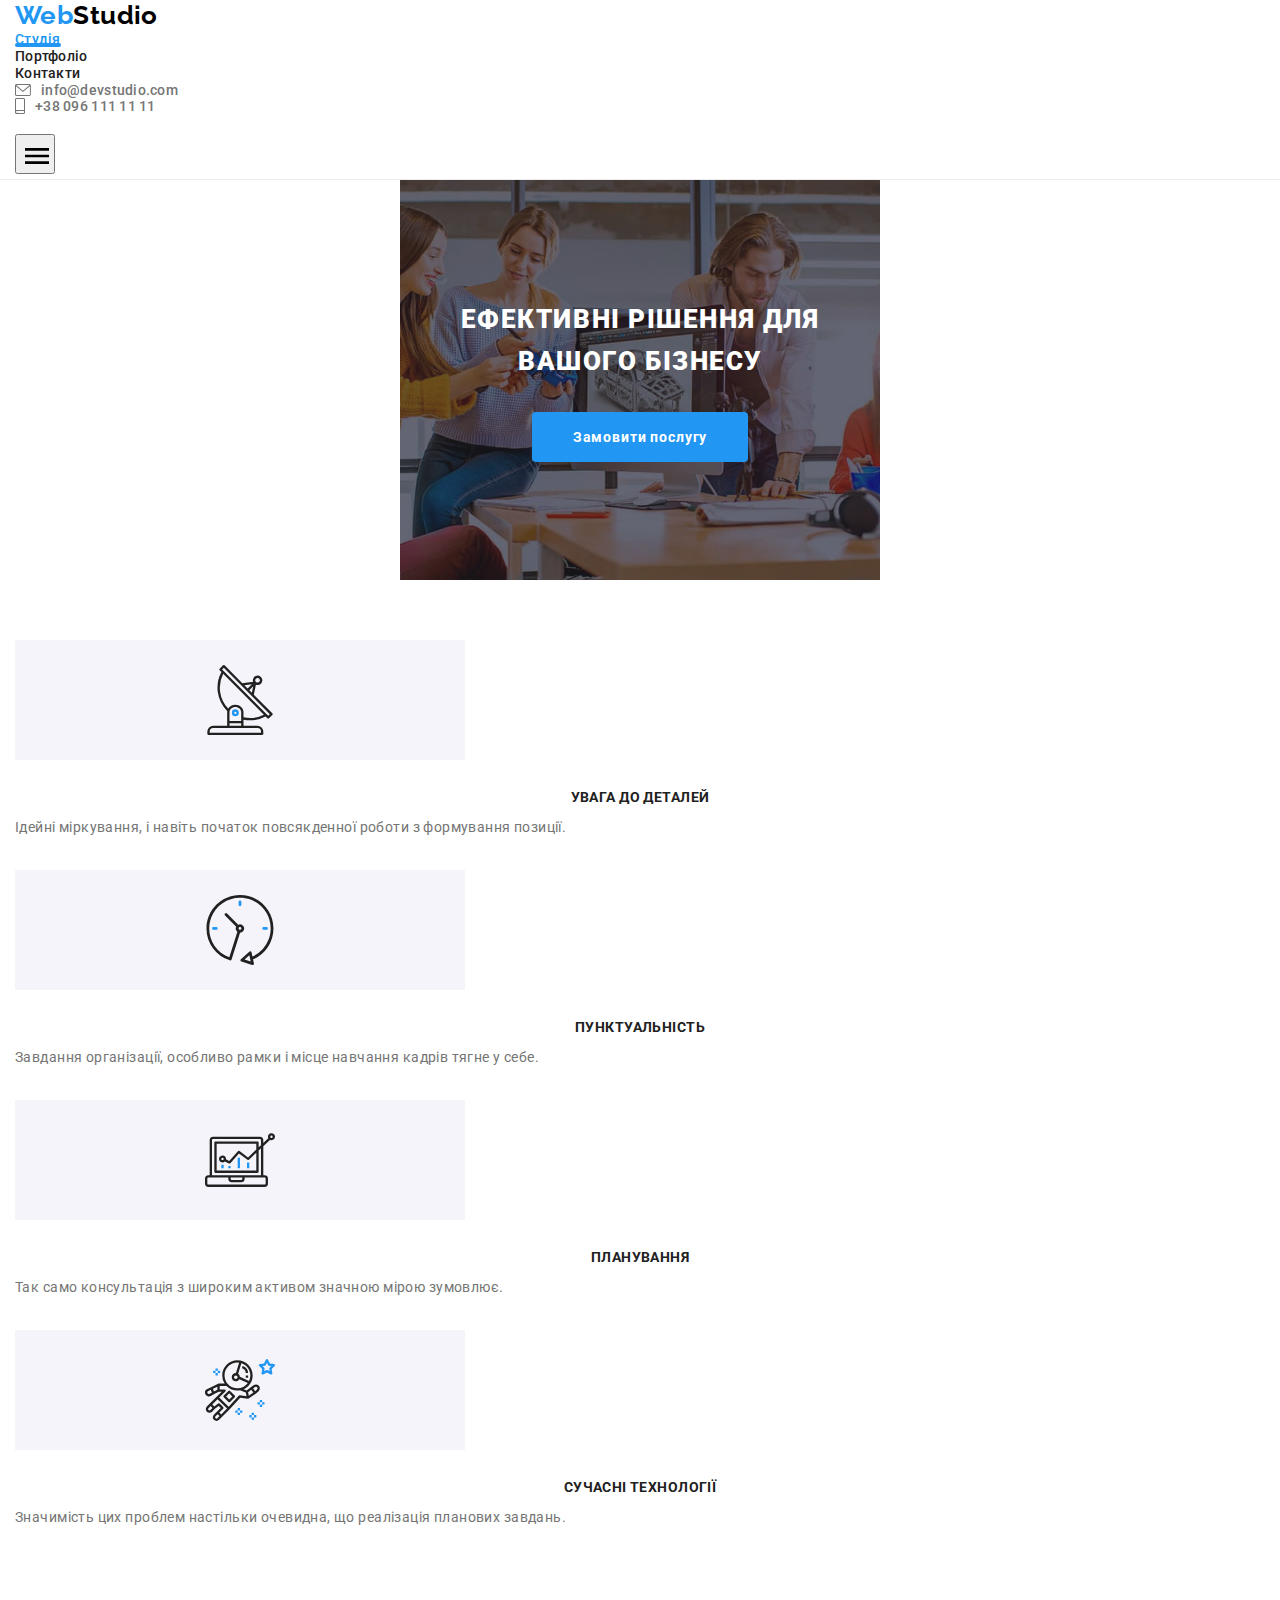
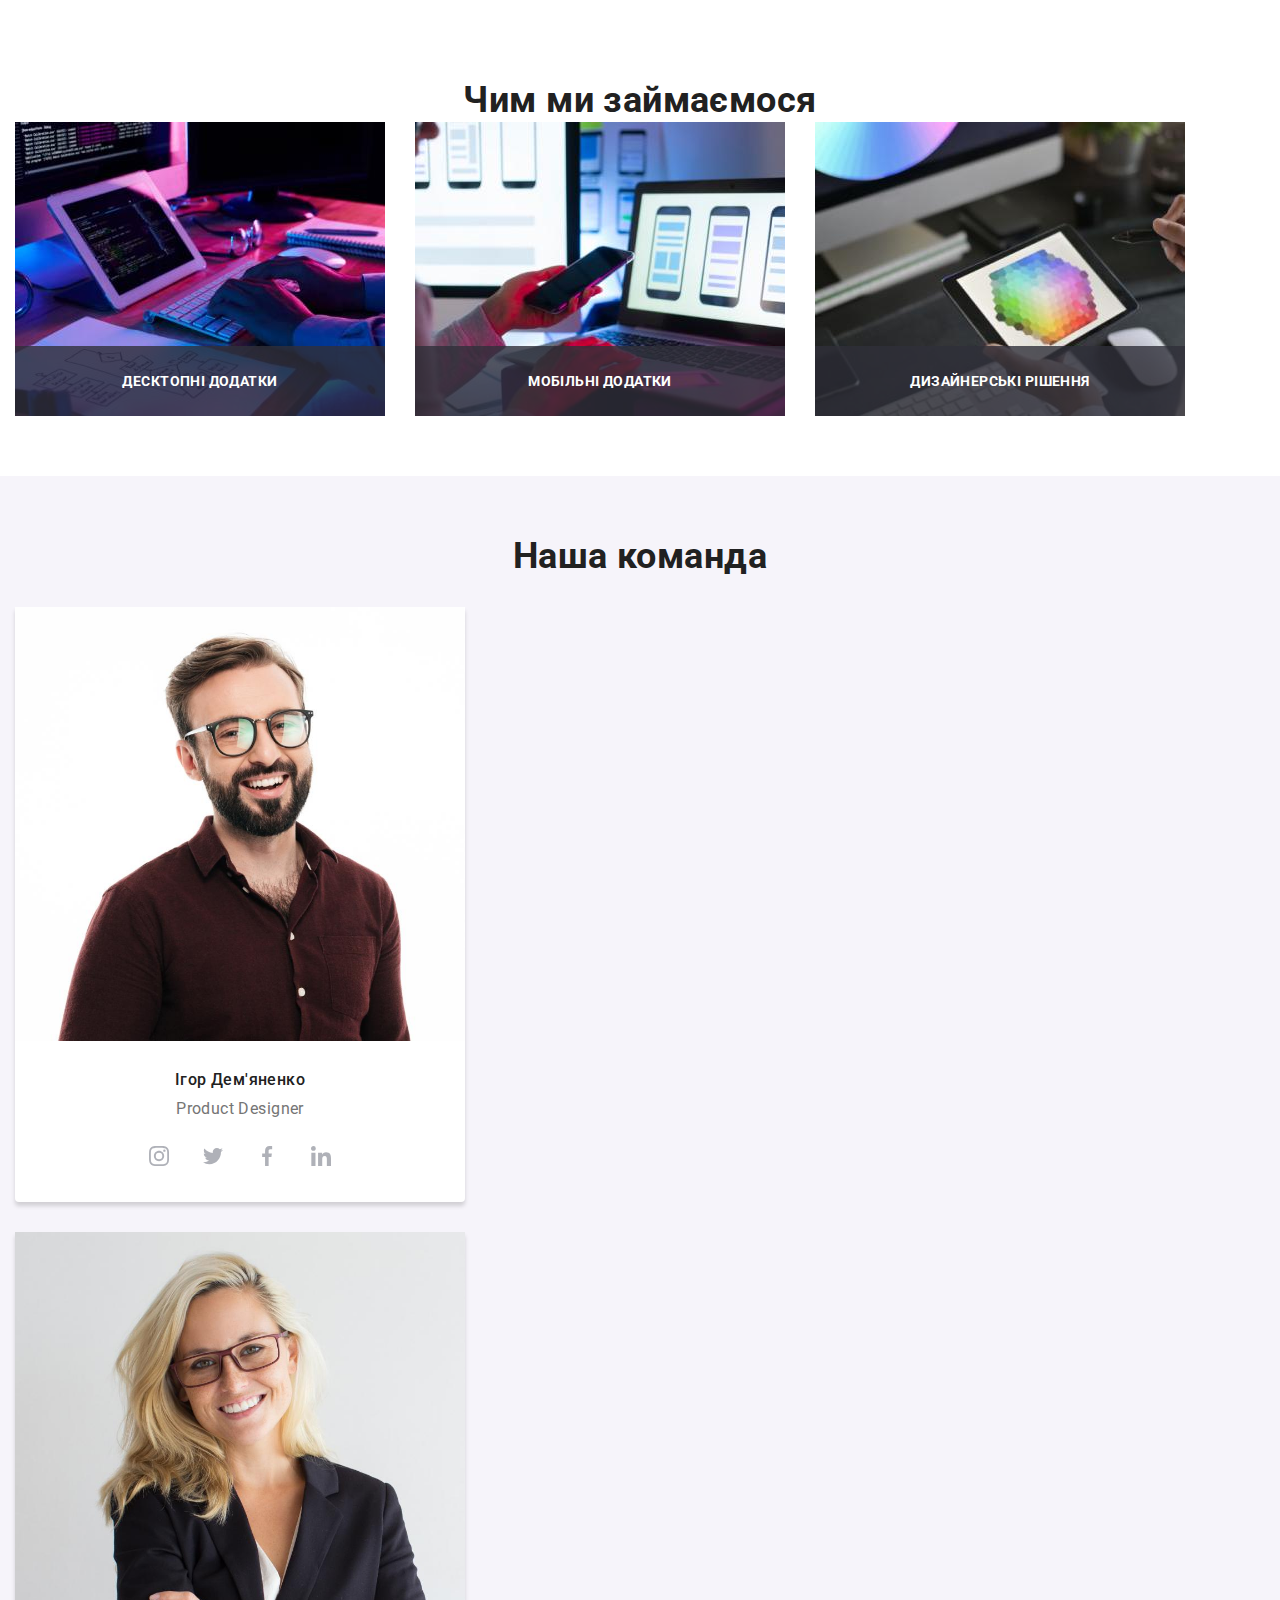
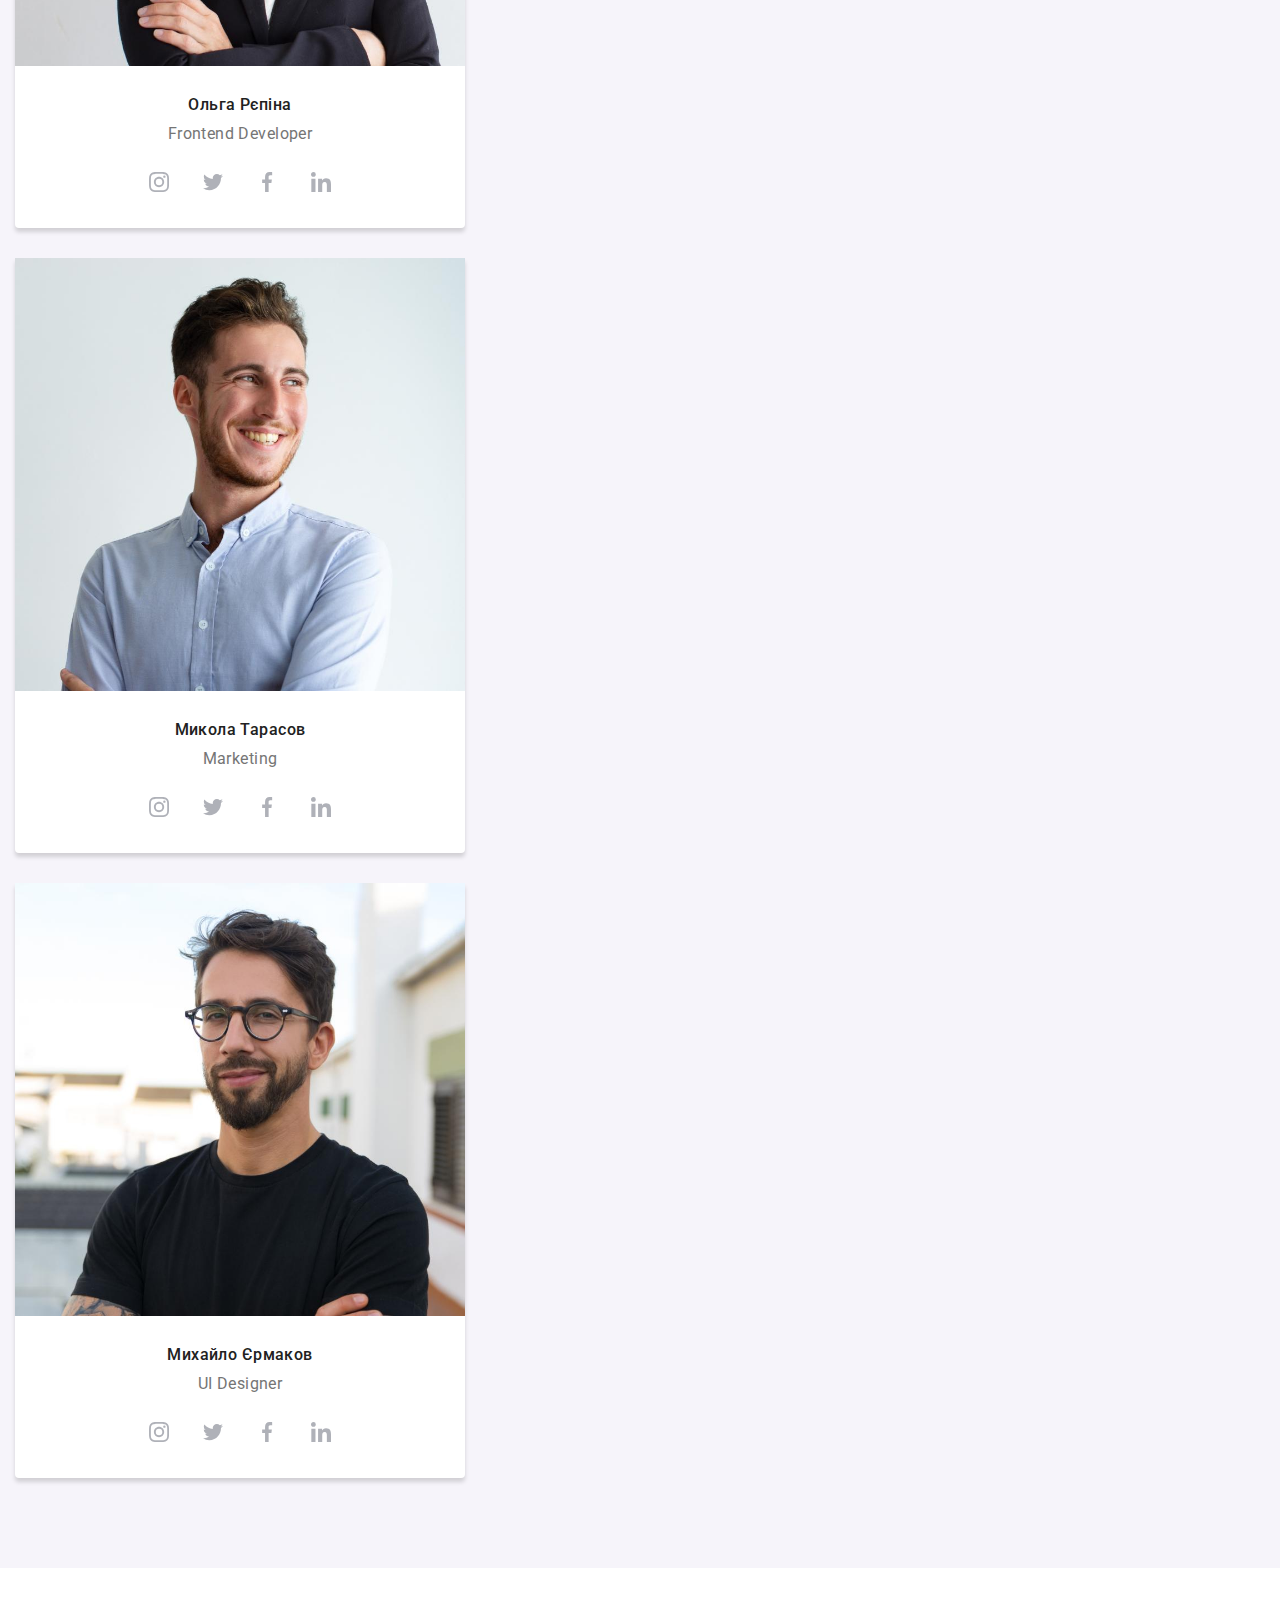
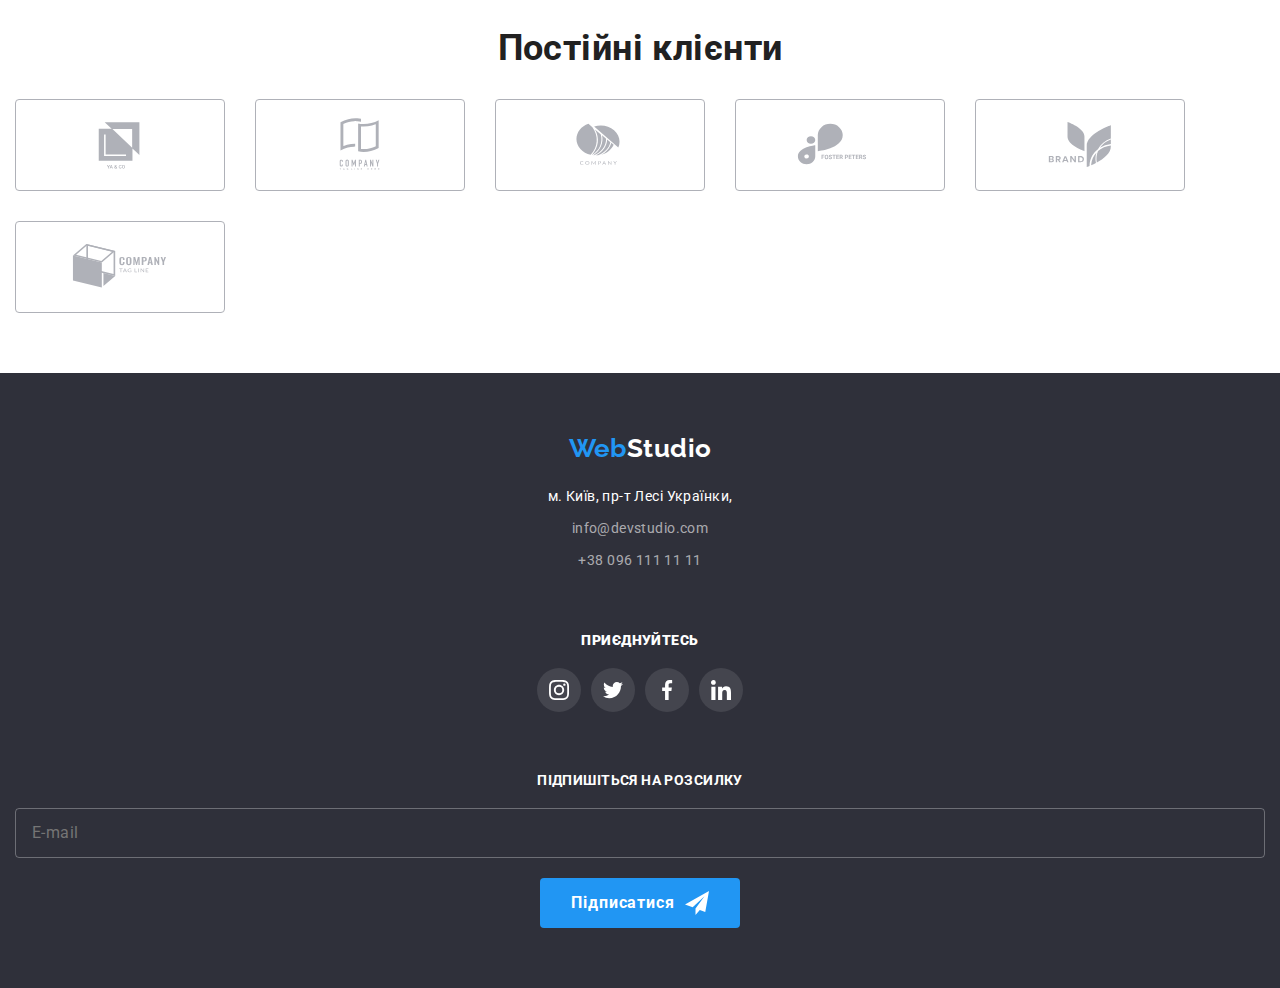
==== index.html @ 166bc626 "ДЗ 8 0.1" ====
<!DOCTYPE html>
<html lang="uk">
  <head>
    <meta charset="UTF-8" />
    <meta http-equiv="X-UA-Compatible" content="IE=edge" />
    <meta name="viewport" content="width=device-width, initial-scale=1.0" />
    <title>Home Work</title>
    <link
      rel="stylesheet"
      href="https://fonts.googleapis.com/css2?family=Raleway:wght@700&family=Roboto:wght@400;500;700;900&display=swap"
    />
    <link
      rel="stylesheet"
      href="https://cdnjs.cloudflare.com/ajax/libs/modern-normalize/1.1.0/modern-normalize.min.css"
    />
    <link rel="stylesheet" href="./css/main.min.css" />
  </head>
  <body>
    <!-- Шапка -->

    <header class="page-header">
      <div class="container flex-header">
        <nav class="navigation">
          <a href="./index.html" class="logo link"><span class="logo__part">Web</span>Studio</a>

          <ul class="site-nav list">
            <li class="site-nav__item">
              <a class="site-nav__link site-nav__link--ative link" href="./index.html">Студія</a>
            </li>
            <li class="site-nav__item">
              <a class="site-nav__link link" href="./portfolio.html">Портфоліо</a>
            </li>
            <li class="site-nav__item"><a class="site-nav__link link" href="">Контакти</a></li>
          </ul>
        </nav>

        <ul class="auth-nav list">
          <li class="auth-nav__item">
            <a href="mailto:info@devstudio.com" class="auth-nav__link link">
              <svg width="16" height="12" class="auth-nav__icon">
                <use href="./images/sprites.svg#icon-envelope"></use>
              </svg>
              info@devstudio.com</a
            >
          </li>
          <li class="auth-nav__item">
            <a href="tel:+380961111111" class="auth-nav__link link"
              ><svg width="10" height="16" class="auth-nav__icon">
                <use href="./images/sprites.svg#icon-smartphone"></use>
              </svg>
              +38 096 111 11 11</a
            >
          </li>
        </ul>
        <button class="burger-btn" type="button">
          <svg class="burger-btn__icon">
            <use href="./images/sprites.svg#icon-burger"></use>
          </svg>
        </button>
      </div>
    </header>

    <!-- Основной Контент -->
    <main>
      <!-- Герой -->
      <section class="hero section">
        <h1 class="hero-title">
          Ефективні рішення для<br />
          вашого бізнесу
        </h1>
        <button data-modal-open type="button" class="hero-button">Замовити послугу</button>
      </section>

      <!-- Преимущества -->
      <section class="feauters section">
        <div class="container">
          <h2 class="feauters-main-title section-title">Особливості</h2>
          <ul class="feauters__list list">
            <li class="feauters__item">
              <div class="feauters__thumb">
                <svg class="feauters__icon" width="70px" height="70px">
                  <use href="./images/sprites.svg#icon-antenna"></use>
                </svg>
              </div>
              <h3 class="feauters__title">УВАГА ДО ДЕТАЛЕЙ</h3>
              <p class="feauters__text">
                Ідейні міркування, і навіть початок повсякденної роботи з формування позиції.
              </p>
            </li>
            <li class="feauters__item">
              <div class="feauters__thumb">
                <svg class="feauters__icon" width="70px" height="70px">
                  <use href="./images/sprites.svg#icon-clock"></use>
                </svg>
              </div>
              <h3 class="feauters__title">ПУНКТУАЛЬНІСТЬ</h3>
              <p class="feauters__text">
                Завдання організації, особливо рамки і місце навчання кадрів тягне у себе.
              </p>
            </li>
            <li class="feauters__item">
              <div class="feauters__thumb">
                <svg class="feauters__icon" width="70px" height="70px">
                  <use href="./images/sprites.svg#icon-diagram"></use>
                </svg>
              </div>
              <h3 class="feauters__title">ПЛАНУВАННЯ</h3>
              <p class="feauters__text">
                Так само консультація з широким активом значною мірою зумовлює.
              </p>
            </li>
            <li class="feauters__item">
              <div class="feauters__thumb">
                <svg class="feauters__icon" width="70px" height="70px">
                  <use href="./images/sprites.svg#icon-astronaut"></use>
                </svg>
              </div>
              <h3 class="feauters__title">СУЧАСНІ ТЕХНОЛОГІЇ</h3>
              <p class="feauters__text">
                Значимість цих проблем настільки очевидна, що реалізація планових завдань.
              </p>
            </li>
          </ul>
        </div>
      </section>

      <!-- Чем Мы Занимаемся -->

      <section class="doing section">
        <div class="container">
          <h2 class="doing__title section-title">Чим ми займаємося</h2>
          <ul class="doing__list list">
            <li class="doin__item">
              <div class="doing__thumb">
                <img
                  class="doing__pic"
                  src="./images/Desktop-applications.jpg"
                  alt="Десктопні додатки"
                  width="370"
                  height="294"
                />
                <p class="doing__text">Десктопні додатки</p>
              </div>
            </li>

            <li class="doin__item">
              <div class="doing__thumb">
                <img
                  class="doing__pic"
                  src="./images/mobile-applications.jpg"
                  alt="мобільні додатки"
                  width="370"
                  height="294"
                />
                <p class="doing__text">Мобільні додатки</p>
              </div>
            </li>

            <li class="doin__item">
              <div class="doing__thumb">
                <img
                  class="doing__pic"
                  src="./images/design-solutions.jpg"
                  alt="дизайнерські рішення"
                  width="370"
                  height="294"
                />
                <p class="doing__text">Дизайнерські рішення</p>
              </div>
            </li>
          </ul>
        </div>
      </section>

      <!-- Наша Команда -->

      <section class="team section">
        <div class="container">
          <h2 class="team__title section-title">Наша команда</h2>
          <ul class="team__list list">
            <li class="team__item">
              <img
                class="team__pic"
                src="./images/Igor-photo.jpg"
                alt="Фото Ігоря Дем'яненко"
                width="270"
                height="260"
              />
              <h3 class="team__name">Ігор Дем'яненко</h3>
              <p class="team__text">Product Designer</p>
              <ul class="socials-list list">
                <li>
                  <a href="" class="socials-list__item"
                    ><svg class="socials-list__icon" width="20px" height="20px">
                      <use href="./images/sprites.svg#icon-instagram-team"></use></svg
                  ></a>
                </li>
                <li>
                  <a href="" class="socials-list__item"
                    ><svg class="socials-list__icon" width="20px" height="20px">
                      <use href="./images/sprites.svg#icon-twitter-team"></use></svg
                  ></a>
                </li>
                <li>
                  <a href="" class="socials-list__item"
                    ><svg class="socials-list__icon" width="20px" height="20px">
                      <use href="./images/sprites.svg#icon-facebook-team"></use></svg
                  ></a>
                </li>
                <li>
                  <a href="" class="socials-list__item"
                    ><svg class="socials-list__icon" width="20px" height="20px">
                      <use href="./images/sprites.svg#icon-linkedin-team"></use></svg
                  ></a>
                </li>
              </ul>
            </li>
            <li class="team__item">
              <img
                class="team__pic"
                src="./images/Olga-photo.jpg"
                alt="Фото Ольги Рєпіної"
                width="270"
                height="260"
              />
              <h3 class="team__name">Ольга Рєпіна</h3>
              <p class="team__text">Frontend Developer</p>
              <ul class="socials-list list">
                <li>
                  <a href="" class="socials-list__item"
                    ><svg class="socials-list__icon" width="20px" height="20px">
                      <use href="./images/sprites.svg#icon-instagram-team"></use></svg
                  ></a>
                </li>
                <li>
                  <a href="" class="socials-list__item"
                    ><svg class="socials-list__icon" width="20px" height="20px">
                      <use href="./images/sprites.svg#icon-twitter-team"></use></svg
                  ></a>
                </li>
                <li>
                  <a href="" class="socials-list__item"
                    ><svg class="socials-list__icon" width="20px" height="20px">
                      <use href="./images/sprites.svg#icon-facebook-team"></use></svg
                  ></a>
                </li>
                <li>
                  <a href="" class="socials-list__item"
                    ><svg class="socials-list__icon" width="20px" height="20px">
                      <use href="./images/sprites.svg#icon-linkedin-team"></use></svg
                  ></a>
                </li>
              </ul>
            </li>
            <li class="team__item">
              <img
                class="team__pic"
                src="./images/Mikola-Photo.jpg"
                alt=" Фото Миколи Тарасова"
                width="270"
                height="260"
              />
              <h3 class="team__name">Микола Тарасов</h3>
              <p class="team__text">Marketing</p>
              <ul class="socials-list list">
                <li>
                  <a href="" class="socials-list__item"
                    ><svg class="socials-list__icon" width="20px" height="20px">
                      <use href="./images/sprites.svg#icon-instagram-team"></use></svg
                  ></a>
                </li>
                <li>
                  <a href="" class="socials-list__item"
                    ><svg class="socials-list__icon" width="20px" height="20px">
                      <use href="./images/sprites.svg#icon-twitter-team"></use></svg
                  ></a>
                </li>
                <li>
                  <a href="" class="socials-list__item"
                    ><svg class="socials-list__icon" width="20px" height="20px">
                      <use href="./images/sprites.svg#icon-facebook-team"></use></svg
                  ></a>
                </li>
                <li>
                  <a href="" class="socials-list__item"
                    ><svg class="socials-list__icon" width="20px" height="20px">
                      <use href="./images/sprites.svg#icon-linkedin-team"></use></svg
                  ></a>
                </li>
              </ul>
            </li>
            <li class="team__item">
              <img
                class="team__pic"
                src="./images/Michael-Photo.jpg"
                alt="Фото Михайла Єрмакова"
                width="270"
                height="260"
              />
              <h3 class="team__name">Михайло Єрмаков</h3>
              <p class="team__text">UI Designer</p>
              <ul class="socials-list list">
                <li>
                  <a href="" class="socials-list__item"
                    ><svg class="socials-list__icon" width="20px" height="20px">
                      <use href="./images/sprites.svg#icon-instagram-team"></use></svg
                  ></a>
                </li>
                <li>
                  <a href="" class="socials-list__item"
                    ><svg class="socials-list__icon" width="20px" height="20px">
                      <use href="./images/sprites.svg#icon-twitter-team"></use></svg
                  ></a>
                </li>
                <li>
                  <a href="" class="socials-list__item"
                    ><svg class="socials-list__icon" width="20px" height="20px">
                      <use href="./images/sprites.svg#icon-facebook-team"></use></svg
                  ></a>
                </li>
                <li>
                  <a href="" class="socials-list__item"
                    ><svg class="socials-list__icon" width="20px" height="20px">
                      <use href="./images/sprites.svg#icon-linkedin-team"></use></svg
                  ></a>
                </li>
              </ul>
            </li>
          </ul>
        </div>
      </section>

      <!-- Customers -->

      <section class="customers section">
        <div class="container">
          <h2 class="customers__title section-title">Постійні клієнти</h2>
          <ul class="customers__list list">
            <li class="customer__item">
              <a class="customer__link" href=""
                ><svg class="customer__logo">
                  <use href="./images/sprites.svg#icon-company1"></use></svg
              ></a>
            </li>
            <li class="customer__item">
              <a class="customer__link" href=""
                ><svg class="customer__logo">
                  <use href="./images/sprites.svg#icon-company2"></use></svg
              ></a>
            </li>
            <li class="customer__item">
              <a class="customer__link" href=""
                ><svg class="customer__logo">
                  <use href="./images/sprites.svg#icon-company3"></use></svg
              ></a>
            </li>
            <li class="customer__item">
              <a class="customer__link" href=""
                ><svg class="customer__logo">
                  <use href="./images/sprites.svg#icon-company4"></use></svg
              ></a>
            </li>
            <li class="customer__item">
              <a class="customer__link" href=""
                ><svg class="customer__logo">
                  <use href="./images/sprites.svg#icon-company5"></use></svg
              ></a>
            </li>
            <li class="customer__item">
              <a class="customer__link" href=""
                ><svg class="customer__logo">
                  <use href="./images/sprites.svg#icon-company6"></use></svg
              ></a>
            </li>
          </ul>
        </div>
      </section>

      <!-- Modal -->
      <div class="backdrop is-hidden" data-modal>
        <div class="modal">
          <button data-modal-close class="close-btn">
            <svg class="close-icon">
              <use href="./images/sprites.svg#icon-close"></use>
            </svg>
          </button>
          <form class="modal-form">
            <p class="modal-title">Залиште свої дані, ми вам передзвонимо</p>

            <div class="form-block">
              <label class="form-label" for="name">Ім'я</label>
              <input class="form-field" type="text" name="name" id="name" />
              <svg class="form-icon" width="18" height="18">
                <use href="./images/sprites.svg#icon-person-black"></use>
              </svg>
            </div>
            <div class="form-block">
              <label class="form-label" for="tel">Телефон</label>
              <input class="form-field" type="tel" name="tel" id="tel" />
              <svg class="form-icon" width="18" height="18">
                <use href="./images/sprites.svg#icon-phone-black"></use>
              </svg>
            </div>
            <div class="form-block">
              <label class="form-label" for="email">Пошта</label>
              <input class="form-field" type="email" name="email" id="email" />
              <svg class="form-icon" width="18" height="18">
                <use href="./images/sprites.svg#icon-email-black"></use>
              </svg>
            </div>
            <div class="form-block">
              <label class="form-label" for="comment">Коментар</label>
              <textarea
                class="form-field comment-field"
                name="comment"
                id="comment"
                rows="8"
                placeholder="Введіть текст"
              ></textarea>
            </div>
            <div class="policy-block">
              <label class="policy-lable"
                >Погоджуюся з розсилкою та приймаю
                <a class="policy-link" href="">Умови договору</a>
                <input class="modal-check" type="checkbox" name="policy" />
                <span class="policy-icon"></span>
              </label>
            </div>
            <button type="submit" class="modal-btn form-btn">Відправити</button>
          </form>
        </div>
      </div>
    </main>

    <!-- Футер -->

    <footer class="page-footer">
      <div class="container footer-flex">
        <div>
          <a href="./index.html" class="page-footer__logo logo link"
            ><span class="logo__part">Web</span>Studio</a
          >

          <address>
            <ul class="contacts list">
              <li class="contacts__item">
                <a
                  class="contacts__location contacts__link link"
                  href="https://goo.gl/maps/4QP9c4VPSEmSHN256"
                  >м. Київ, пр-т Лесі Українки,</a
                >
              </li>
              <li class="contacts__item">
                <a class="contacts__link link" href="mailto:info@devstudio.com"
                  >info@devstudio.com</a
                >
              </li>
              <li class="contacts__item">
                <a class="contacts__link link" href="tel:+380961111111">+38 096 111 11 11</a>
              </li>
            </ul>
          </address>
        </div>
        <div>
          <p class="join">
            <strong>Приєднуйтесь</strong>
          </p>
          <ul class="socials list">
            <li>
              <a href="" class="socials-link"
                ><svg class="socials-logo">
                  <use href="./images/sprites.svg#icon-instagram-foot"></use></svg
              ></a>
            </li>

            <li>
              <a href="" class="socials-link"
                ><svg class="socials-logo">
                  <use href="./images/sprites.svg#icon-twitter-foot"></use></svg
              ></a>
            </li>

            <li>
              <a href="" class="socials-link"
                ><svg class="socials-logo">
                  <use href="./images/sprites.svg#icon-facebook-foot"></use></svg
              ></a>
            </li>

            <li>
              <a href="" class="socials-link"
                ><svg class="socials-logo">
                  <use href="./images/sprites.svg#icon-linkedin-foot"></use></svg
              ></a>
            </li>
          </ul>
        </div>
        <form class="footer-form">
          <div class="footer-form-block">
            <label class="footer-form-lable" for="footer-email">Підпишіться на розсилку</label>
            <input
              class="footer-form-field"
              type="email"
              name="footer-email"
              id="footer-email"
              placeholder="E-mail"
            />
          </div>
          <button class="footer-btn form-btn" type="submit">
            Підписатися
            <svg class="footer-form-icon" width="24" height="24">
              <use href="./images/sprites.svg#icon-send"></use>
            </svg>
          </button>
        </form>
      </div>
    </footer>
    <script src="./js/modal.js"></script>
  </body>
</html>
---- css/main.min.css ----
.footer-btn,.modal-btn{display:-webkit-box;display:-ms-flexbox;display:flex;-webkit-box-align:center;-ms-flex-align:center;align-items:center;-webkit-box-pack:center;-ms-flex-pack:center;justify-content:center;width:200px;height:50px;margin-left:auto;margin-right:auto;cursor:pointer;font-weight:700;font-size:16px;line-height:1.875;letter-spacing:.06em;color:#fff;background-color:#2196f3;border-radius:4px;border:none;-webkit-transition:background-color 250ms cubic-bezier(0.4, 0, 0.2, 1),-webkit-box-shadow 250ms cubic-bezier(0.4, 0, 0.2, 1);transition:background-color 250ms cubic-bezier(0.4, 0, 0.2, 1),-webkit-box-shadow 250ms cubic-bezier(0.4, 0, 0.2, 1);transition:background-color 250ms cubic-bezier(0.4, 0, 0.2, 1),box-shadow 250ms cubic-bezier(0.4, 0, 0.2, 1);transition:background-color 250ms cubic-bezier(0.4, 0, 0.2, 1),box-shadow 250ms cubic-bezier(0.4, 0, 0.2, 1),-webkit-box-shadow 250ms cubic-bezier(0.4, 0, 0.2, 1)}.footer-btn:hover,.modal-btn:hover,.footer-btn:focus,.modal-btn:focus{background-color:#188ce8;-webkit-box-shadow:0px 4px 4px rgba(0,0,0,.15);box-shadow:0px 4px 4px rgba(0,0,0,.15)}.feauters-main-title{position:absolute;width:1px;height:1px;margin:-1px;border:0;padding:0;white-space:nowrap;-webkit-clip-path:inset(100%);clip-path:inset(100%);clip:rect(0 0 0 0);overflow:hidden}h1,h2,h3,p{margin:0}img{display:block;max-width:100%;height:auto}.list{padding:0;margin:0;list-style:none}.link{text-decoration:none}body{font-family:roboto,sans-serif;letter-spacing:.03em;color:#757575;background-color:#fff;font-size:14px}.container{min-width:480px;padding-left:15px;padding-right:15px;margin:0 auto}.section{min-width:480px;padding-top:60px;padding-bottom:60px}.section-title{color:#212121}.logo{font-family:raleway,sans-serif;font-weight:700;font-size:26px;line-height:1.2;color:#000}.page-footer__logo{display:block;margin-bottom:20px;color:#fff}.logo__part{color:#2196f3}.page-header{border-bottom:1px solid #ececec}.burger-btn{padding:0;width:40px;height:40px}.burger-btn__icon{width:40px;height:40px;fill:#000}.site-nav__link{font-weight:500;line-height:1.14;letter-spacing:.02em;position:relative;color:#212121;-webkit-transition:color 250ms cubic-bezier(0.4, 0, 0.2, 1);transition:color 250ms cubic-bezier(0.4, 0, 0.2, 1)}.site-nav__link:focus,.site-nav__link:hover{color:#2196f3}.site-nav__link--ative{color:#2196f3}.site-nav__link::after{position:absolute;content:"";display:block;width:100%;height:4px;bottom:0;background-color:#2196f3;border-radius:2px;opacity:0;-webkit-transform:translateY(-15px) scale(0.3);transform:translateY(-15px) scale(0.3);-webkit-transition:opacity 250ms cubic-bezier(0.4, 0, 0.2, 1),-webkit-transform 250ms cubic-bezier(0.4, 0, 0.2, 1);transition:opacity 250ms cubic-bezier(0.4, 0, 0.2, 1),-webkit-transform 250ms cubic-bezier(0.4, 0, 0.2, 1);transition:opacity 250ms cubic-bezier(0.4, 0, 0.2, 1),transform 250ms cubic-bezier(0.4, 0, 0.2, 1);transition:opacity 250ms cubic-bezier(0.4, 0, 0.2, 1),transform 250ms cubic-bezier(0.4, 0, 0.2, 1),-webkit-transform 250ms cubic-bezier(0.4, 0, 0.2, 1)}.site-nav__link:hover::after{opacity:1;-webkit-transform:translateY(0) scale(1);transform:translateY(0) scale(1)}.site-nav__link--ative.site-nav__link::after{opacity:1;-webkit-transform:translateY(0);transform:translateY(0)}.auth-nav__link{display:-webkit-box;display:-ms-flexbox;display:flex;-webkit-box-align:center;-ms-flex-align:center;align-items:center;color:#757575;font-weight:500;letter-spacing:.02em;-webkit-transition:color 250ms cubic-bezier(0.4, 0, 0.2, 1);transition:color 250ms cubic-bezier(0.4, 0, 0.2, 1)}.auth-nav__link:focus,.auth-nav__link:hover{color:#2196f3}.auth-nav__icon{margin-right:10px;fill:currentColor}.auth-nav:nth-child(2n){margin-bottom:20px}.hero{width:480px;padding-top:118px;padding-bottom:118px;margin-left:auto;margin-right:auto;background-color:#2f303a;text-align:center;background-image:-webkit-gradient(linear, left top, left bottom, from(rgba(47, 48, 58, 0.4)), to(rgba(47, 48, 58, 0.4))),url(../images/hero-bgi.jpg);background-image:linear-gradient(rgba(47, 48, 58, 0.4), rgba(47, 48, 58, 0.4)),url(../images/hero-bgi.jpg);background-repeat:no-repeat;background-position:center;background-size:cover}.hero-title{margin-bottom:30px;color:#fff;font-weight:900;font-size:26px;line-height:1.6153846154;letter-spacing:.06em;text-transform:uppercase}.hero-button{min-width:216px;min-height:50px;padding:10px 32px;border:0;border-radius:4px;color:#fff;background-color:#2196f3;font-family:inherit;cursor:pointer;letter-spacing:.06em;font-weight:700;-webkit-transition:background-color 250ms cubic-bezier(0.4, 0, 0.2, 1);transition:background-color 250ms cubic-bezier(0.4, 0, 0.2, 1)}.hero-button:hover,.hero-button:focus{background-color:#188ce8}.feauters__thumb{width:450px;margin-bottom:30px;padding-top:25px;padding-bottom:25px;display:-webkit-box;display:-ms-flexbox;display:flex;-webkit-box-align:center;-ms-flex-align:center;align-items:center;-webkit-box-pack:center;-ms-flex-pack:center;justify-content:center;background-color:#f5f4fa}.feauters__title{margin-bottom:10px;text-align:center;font-size:14px;line-height:1.14;text-transform:uppercase;color:#212121}.feauters__text{margin-bottom:30px;font-size:14px;line-height:1.71}@media screen and (max-width: 768px){.doing{display:none}}.doing__list{display:-webkit-box;display:-ms-flexbox;display:flex;gap:30px}.doing__item{-ms-flex-preferred-size:calc((100% - 60px)/3);flex-basis:calc((100% - 60px)/3)}.section-title{font-size:36px;line-height:1.16;text-align:center}.doing__thumb{position:relative}.doing__text{position:absolute;width:100%;height:70px;bottom:0;display:-webkit-box;display:-ms-flexbox;display:flex;-webkit-box-pack:center;-ms-flex-pack:center;justify-content:center;-webkit-box-align:center;-ms-flex-align:center;align-items:center;font-weight:700;font-size:14px;line-height:16px;text-align:center;letter-spacing:.03em;text-transform:uppercase;color:#fff;background:rgba(47,48,58,.8)}.team{background-color:#f6f4fa}.team__title{margin-bottom:30px}.team__item{width:450px;margin-bottom:30px;border-bottom-left-radius:4px;border-bottom-right-radius:4px;background-color:#fff;-webkit-box-shadow:0px 4px 4px rgba(0,0,0,.15);box-shadow:0px 4px 4px rgba(0,0,0,.15)}.team__pic{margin-bottom:30px;width:100%}.team__name{margin-bottom:10px;font-weight:500;font-size:16px;line-height:1.18;color:#212121;text-align:center}.team__text{margin-bottom:16px;font-size:16px;line-height:1.18;text-align:center}.socials-list{display:-webkit-box;display:-ms-flexbox;display:flex;gap:10px;text-align:center;-webkit-box-pack:center;-ms-flex-pack:center;justify-content:center}.socials-list__item{display:-webkit-box;display:-ms-flexbox;display:flex;-webkit-box-align:center;-ms-flex-align:center;align-items:center;-webkit-box-pack:center;-ms-flex-pack:center;justify-content:center;width:44px;height:44px;margin-bottom:24px;fill:#afb1b8;border-radius:50%;-webkit-transition:fill 250ms cubic-bezier(0.4, 0, 0.2, 1),background-color 250ms cubic-bezier(0.4, 0, 0.2, 1);transition:fill 250ms cubic-bezier(0.4, 0, 0.2, 1),background-color 250ms cubic-bezier(0.4, 0, 0.2, 1)}.socials-list__item:hover,.socials-list__item:focus{fill:#fff;background-color:#2196f3}.customers__list{display:-webkit-box;display:-ms-flexbox;display:flex;-ms-flex-wrap:wrap;flex-wrap:wrap;gap:30px}.customers__title{margin-bottom:30px}.customer__link{cursor:pointer;display:-webkit-box;display:-ms-flexbox;display:flex;-webkit-box-pack:center;-ms-flex-pack:center;justify-content:center;width:210px;height:92px;border:1px solid #afb1b8;border-radius:4px;fill:#afb1b8;-webkit-transition:fill 250ms cubic-bezier(0.4, 0, 0.2, 1),border 250ms cubic-bezier(0.4, 0, 0.2, 1);transition:fill 250ms cubic-bezier(0.4, 0, 0.2, 1),border 250ms cubic-bezier(0.4, 0, 0.2, 1)}.customer__link:hover,.customer__link:focus{border-color:#2196f3;fill:#2196f3}.customer__logo{fill:inherit;width:106px}.backdrop{position:fixed;top:0;left:0;width:100%;height:100%;background-color:rgba(0,0,0,.2);opacity:1;-webkit-transition:opacity 250ms cubic-bezier(0.4, 0, 0.2, 1);transition:opacity 250ms cubic-bezier(0.4, 0, 0.2, 1)}.backdrop.is-hidden{opacity:0;pointer-events:none}.modal{position:relative;position:absolute;top:50%;left:50%;-webkit-filter:blur(0);filter:blur(0);-webkit-transform:translate(-50%, -50%) rotate(0deg);transform:translate(-50%, -50%) rotate(0deg);-webkit-transition:-webkit-transform 500ms cubic-bezier(0.4, 0, 0.2, 1);transition:-webkit-transform 500ms cubic-bezier(0.4, 0, 0.2, 1);transition:transform 500ms cubic-bezier(0.4, 0, 0.2, 1);transition:transform 500ms cubic-bezier(0.4, 0, 0.2, 1), -webkit-transform 500ms cubic-bezier(0.4, 0, 0.2, 1);width:450px;height:609px;background-color:#fff}.backdrop.is-hidden .modal{-webkit-filter:blur(50px);filter:blur(50px);-webkit-transform:translate(-50%, -150%) rotate(-90deg);transform:translate(-50%, -150%) rotate(-90deg)}.close-btn{position:absolute;top:8px;right:8px;display:-webkit-box;display:-ms-flexbox;display:flex;-webkit-box-pack:center;-ms-flex-pack:center;justify-content:center;-webkit-box-align:center;-ms-flex-align:center;align-items:center;width:30px;height:30px;border-radius:50%;border:1px solid rgba(0,0,0,.1);background-color:#fff;-webkit-transition:background-color 250ms cubic-bezier(0.4, 0, 0.2, 1),-webkit-box-shadow 250ms cubic-bezier(0.4, 0, 0.2, 1);transition:background-color 250ms cubic-bezier(0.4, 0, 0.2, 1),-webkit-box-shadow 250ms cubic-bezier(0.4, 0, 0.2, 1);transition:background-color 250ms cubic-bezier(0.4, 0, 0.2, 1),box-shadow 250ms cubic-bezier(0.4, 0, 0.2, 1);transition:background-color 250ms cubic-bezier(0.4, 0, 0.2, 1),box-shadow 250ms cubic-bezier(0.4, 0, 0.2, 1),-webkit-box-shadow 250ms cubic-bezier(0.4, 0, 0.2, 1)}.close-btn:hover,.close-btn:focus{background-color:#2196f3;-webkit-box-shadow:0px 3px 1px rgba(0,0,0,.1),0px 1px 2px rgba(0,0,0,.08),0px 2px 2px rgba(0,0,0,.12);box-shadow:0px 3px 1px rgba(0,0,0,.1),0px 1px 2px rgba(0,0,0,.08),0px 2px 2px rgba(0,0,0,.12)}.close-icon{width:18px;height:18px;-webkit-transition:fill 250ms cubic-bezier(0.4, 0, 0.2, 1);transition:fill 250ms cubic-bezier(0.4, 0, 0.2, 1)}.close-btn:hover .close-icon,.close-btn:focus .close-icon{fill:#fff}.modal-form{padding:40px}.modal-title{text-align:center;font-weight:700;font-size:20px;line-height:1.15;text-align:center;letter-spacing:.03em;color:#212121;margin-bottom:12px}.form-block{max-width:100%;position:relative;margin-bottom:10px}.form-label,.comment-field{font-size:12px;line-height:1.1666666667;letter-spacing:.01em;color:#757575}.form-label{margin-bottom:4px;display:block}.form-field{width:100%;padding:11px;padding-left:42px;border:1px solid rgba(33,33,33,.2);border-radius:4px;-webkit-transition:border 250ms cubic-bezier(0.4, 0, 0.2, 1);transition:border 250ms cubic-bezier(0.4, 0, 0.2, 1)}.form-field:focus,.form-field:hover{border-color:#2196f3}.comment-field{resize:none;padding-top:12px;padding-left:16px;height:120px;color:rgba(117,117,117,.5)}:focus-visible{outline:rgba(0,0,0,0)}.form-icon{position:absolute;top:30px;left:12px;-webkit-transition:fill 250ms cubic-bezier(0.4, 0, 0.2, 1);transition:fill 250ms cubic-bezier(0.4, 0, 0.2, 1)}.form-field:focus+.form-icon,.form-field:hover+.form-icon{fill:#2196f3}.policy-block{position:relative;display:-webkit-box;display:-ms-flexbox;display:flex;-webkit-box-align:center;-ms-flex-align:center;align-items:center;-webkit-box-pack:center;-ms-flex-pack:center;justify-content:center}.policy-lable{text-align:center;font-size:12px;line-height:1.1666666667;letter-spacing:.03em;color:#757575;margin-bottom:30px;margin-left:8px}.policy-link{color:#2196f3}.modal-check{-webkit-appearance:none;-moz-appearance:none;appearance:none}.policy-icon{position:absolute;top:0px;left:0px;width:16px;height:15px;background-image:url(../images/icon-check.svg);border-radius:2px;border:2px solid #212121;-webkit-transition:border 250ms cubic-bezier(0.4, 0, 0.2, 1),background-color 250ms cubic-bezier(0.4, 0, 0.2, 1);transition:border 250ms cubic-bezier(0.4, 0, 0.2, 1),background-color 250ms cubic-bezier(0.4, 0, 0.2, 1)}.modal-check:checked+.policy-icon{background-color:#2196f3;background-size:contain;border:none}.modal-btn{padding:10px 52px}.page-footer{min-width:480px;background-color:#2f303a;padding:60px 0;text-align:center}.contacts{font-style:normal;font-size:14px;line-height:1.71}.contacts__item{margin-bottom:8px}.contacts__item:last-child{margin-bottom:60px}.contacts__link{color:rgba(255,255,255,.6);-webkit-transition:color 250ms cubic-bezier(0.4, 0, 0.2, 1);transition:color 250ms cubic-bezier(0.4, 0, 0.2, 1)}.contacts__link:hover,.contacts__link:focus{color:#2196f3}.contacts__location{color:#fff}.join{margin-bottom:20px;color:#fff;font-weight:700;font-size:14px;line-height:16px;letter-spacing:.03em;text-transform:uppercase}.socials{margin-bottom:60px;display:-webkit-box;display:-ms-flexbox;display:flex;-webkit-box-pack:center;-ms-flex-pack:center;justify-content:center;gap:10px}.socials-link{display:-webkit-box;display:-ms-flexbox;display:flex;-webkit-box-pack:center;-ms-flex-pack:center;justify-content:center;-webkit-box-align:center;-ms-flex-align:center;align-items:center;border-radius:50%;background-color:rgba(255,255,255,.1);width:44px;height:44px;-webkit-transition:background-color 250ms cubic-bezier(0.4, 0, 0.2, 1);transition:background-color 250ms cubic-bezier(0.4, 0, 0.2, 1)}.socials-link:hover,.socials-link:focus{background-color:#2196f3}.socials-logo{width:20px;height:20px;fill:#fff}.footer-form-lable{margin-bottom:20px;display:block;font-weight:700;font-size:14px;line-height:1.1428571429;letter-spacing:.03em;text-transform:uppercase;color:#fff}.footer-form-field{display:-webkit-box;display:-ms-flexbox;display:flex;-webkit-box-align:center;-ms-flex-align:center;align-items:center;-webkit-box-pack:center;-ms-flex-pack:center;justify-content:center;width:100%;height:50px;padding:15px 16px;margin-bottom:20px;font-weight:400;font-size:16px;line-height:4;letter-spacing:.03em;color:rgba(255,255,255,.6);border:1px solid rgba(255,255,255,.3);border-radius:4px;-webkit-transition:border 250ms cubic-bezier(0.4, 0, 0.2, 1);transition:border 250ms cubic-bezier(0.4, 0, 0.2, 1);background-color:inherit}.footer-form-field:focus,.footer-form-field:hover{border:1px solid #2196f3;outline:#2196f3}.footer-btn{padding:10px 28px}.footer-form-icon{margin-left:10px;fill:#fff}.filter{display:-webkit-box;display:-ms-flexbox;display:flex;-webkit-box-pack:center;-ms-flex-pack:center;justify-content:center;-ms-flex-wrap:wrap;flex-wrap:wrap;gap:8px;margin-bottom:50px}.filter__btn{padding:6px 22px;border:0;border-radius:4px;font-weight:500;font-size:16px;line-height:1.62;color:#212121;background-color:#f5f5f5;letter-spacing:.03em;cursor:pointer;-webkit-transition:background-color 250ms cubic-bezier(0.4, 0, 0.2, 1),color 250ms cubic-bezier(0.4, 0, 0.2, 1),-webkit-box-shadow 250ms cubic-bezier(0.4, 0, 0.2, 1);transition:background-color 250ms cubic-bezier(0.4, 0, 0.2, 1),color 250ms cubic-bezier(0.4, 0, 0.2, 1),-webkit-box-shadow 250ms cubic-bezier(0.4, 0, 0.2, 1);transition:background-color 250ms cubic-bezier(0.4, 0, 0.2, 1),color 250ms cubic-bezier(0.4, 0, 0.2, 1),box-shadow 250ms cubic-bezier(0.4, 0, 0.2, 1);transition:background-color 250ms cubic-bezier(0.4, 0, 0.2, 1),color 250ms cubic-bezier(0.4, 0, 0.2, 1),box-shadow 250ms cubic-bezier(0.4, 0, 0.2, 1),-webkit-box-shadow 250ms cubic-bezier(0.4, 0, 0.2, 1)}.filter__btn:hover,.filter__btn:focus{color:#fff;background-color:#2196f3;-webkit-box-shadow:0px 3px 1px rgba(0,0,0,.1),0px 1px 2px rgba(0,0,0,.08),0px 2px 2px rgba(0,0,0,.12);box-shadow:0px 3px 1px rgba(0,0,0,.1),0px 1px 2px rgba(0,0,0,.08),0px 2px 2px rgba(0,0,0,.12)}.card-list__item{width:450px;-webkit-transition:-webkit-box-shadow 250ms cubic-bezier(0.4, 0, 0.2, 1);transition:-webkit-box-shadow 250ms cubic-bezier(0.4, 0, 0.2, 1);transition:box-shadow 250ms cubic-bezier(0.4, 0, 0.2, 1);transition:box-shadow 250ms cubic-bezier(0.4, 0, 0.2, 1), -webkit-box-shadow 250ms cubic-bezier(0.4, 0, 0.2, 1)}.card-list__item:focus,.card-list__item:hover{-webkit-box-shadow:0px 1px 1px rgba(0,0,0,.12),0px 4px 4px rgba(0,0,0,.06),1px 4px 6px rgba(0,0,0,.16);box-shadow:0px 1px 1px rgba(0,0,0,.12),0px 4px 4px rgba(0,0,0,.06),1px 4px 6px rgba(0,0,0,.16)}.card-list__title{font-weight:700;font-size:18px;line-height:2;letter-spacing:.06em;color:#212121}.card-list__desc{font-size:16px;line-height:1.87;color:#757575}.bordered-part{padding-top:20px;padding-bottom:20px;padding-left:24px;border:1px solid #eee}.card-list__thumb{position:relative;overflow:hidden}.card-list__thumb::before{position:absolute;display:inline-block;top:295px;-webkit-transition:-webkit-transform 250ms cubic-bezier(0.4, 0, 0.2, 1);transition:-webkit-transform 250ms cubic-bezier(0.4, 0, 0.2, 1);transition:transform 250ms cubic-bezier(0.4, 0, 0.2, 1);transition:transform 250ms cubic-bezier(0.4, 0, 0.2, 1), -webkit-transform 250ms cubic-bezier(0.4, 0, 0.2, 1);content:"";width:100%;height:100%;background-color:rgba(33,150,243,.9)}.card-list__link:hover .card-list__thumb::before{-webkit-transform:translateY(-295px);transform:translateY(-295px)}.card-list__text{position:absolute;top:50%;left:50%;-webkit-transform:translate(-50%, 50%);transform:translate(-50%, 50%);font-weight:400;font-size:18px;line-height:1.5555555556;letter-spacing:.03em;color:#fff;-webkit-transition:-webkit-transform 250ms cubic-bezier(0.4, 0, 0.2, 1);transition:-webkit-transform 250ms cubic-bezier(0.4, 0, 0.2, 1);transition:transform 250ms cubic-bezier(0.4, 0, 0.2, 1);transition:transform 250ms cubic-bezier(0.4, 0, 0.2, 1), -webkit-transform 250ms cubic-bezier(0.4, 0, 0.2, 1)}.card-list__link:hover .card-list__text{-webkit-transform:translate(-50%, -50%);transform:translate(-50%, -50%)}/*# sourceMappingURL=main.min.css.map */
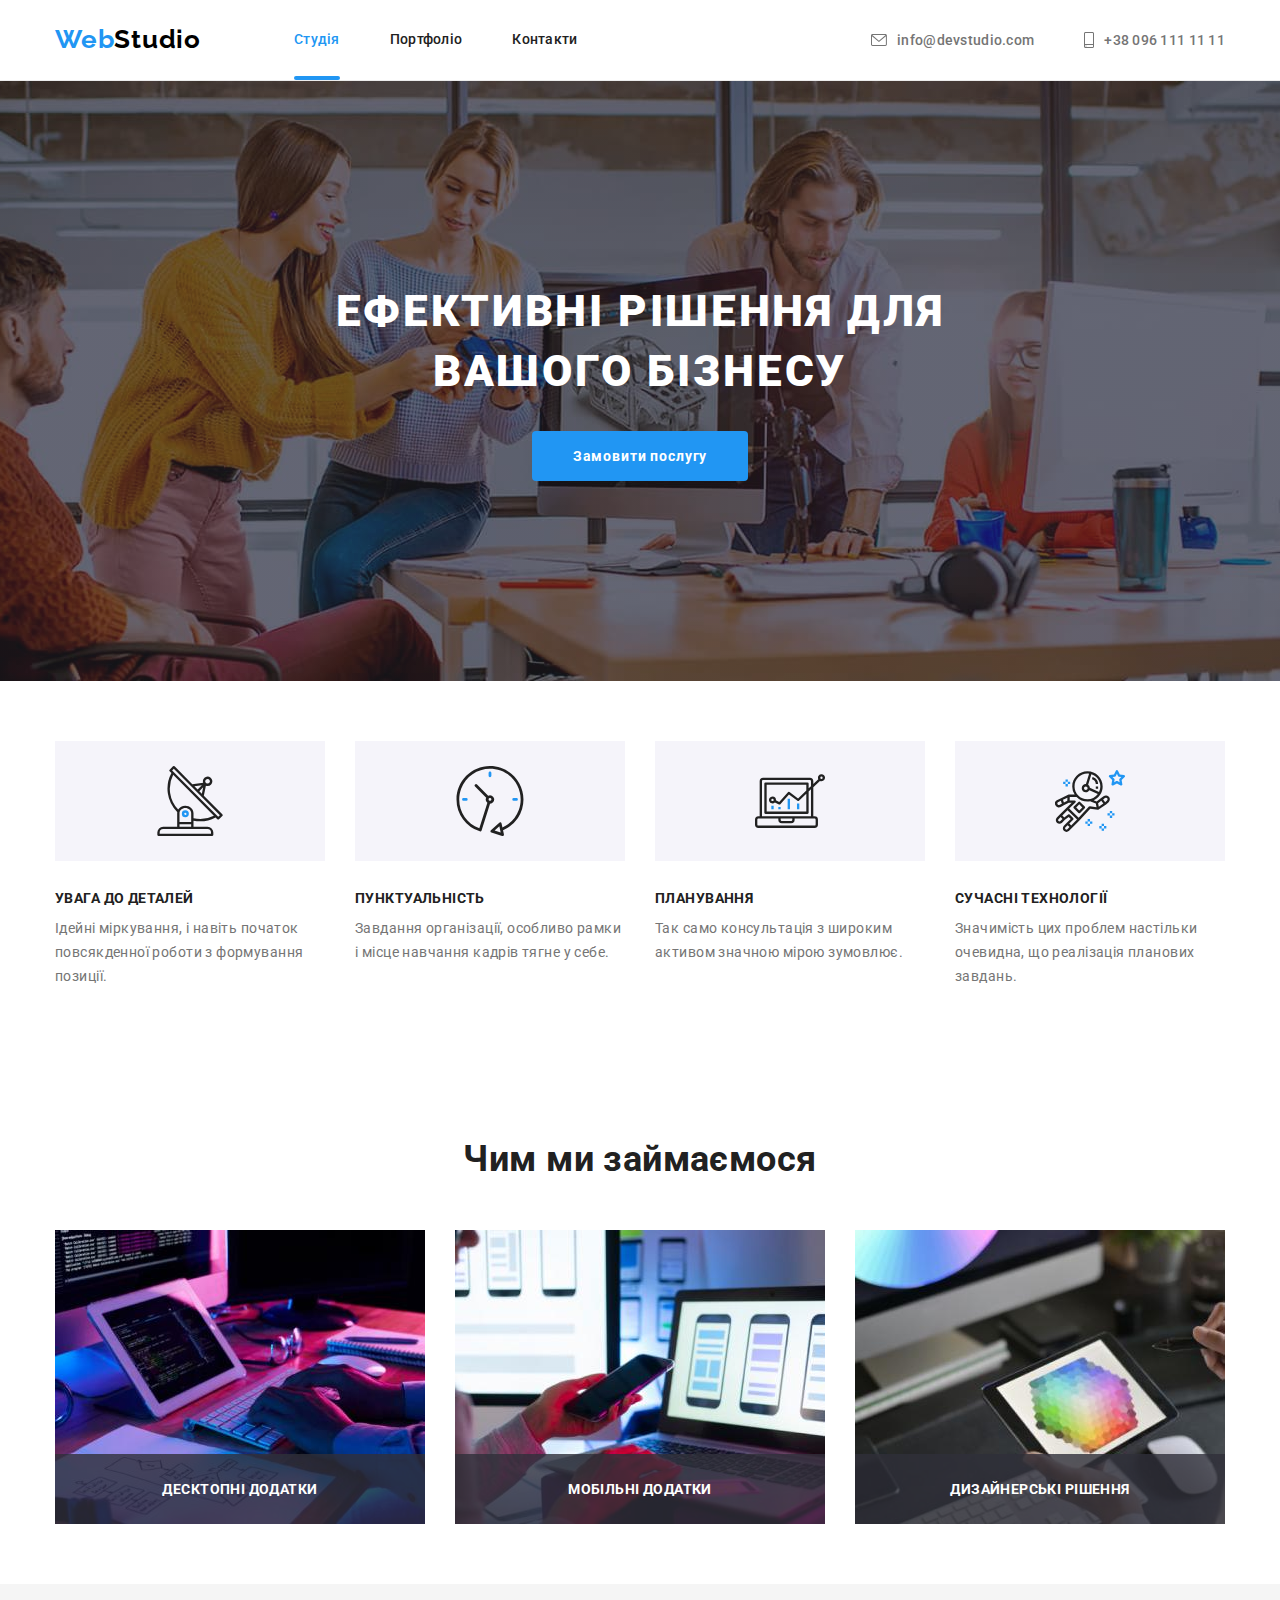
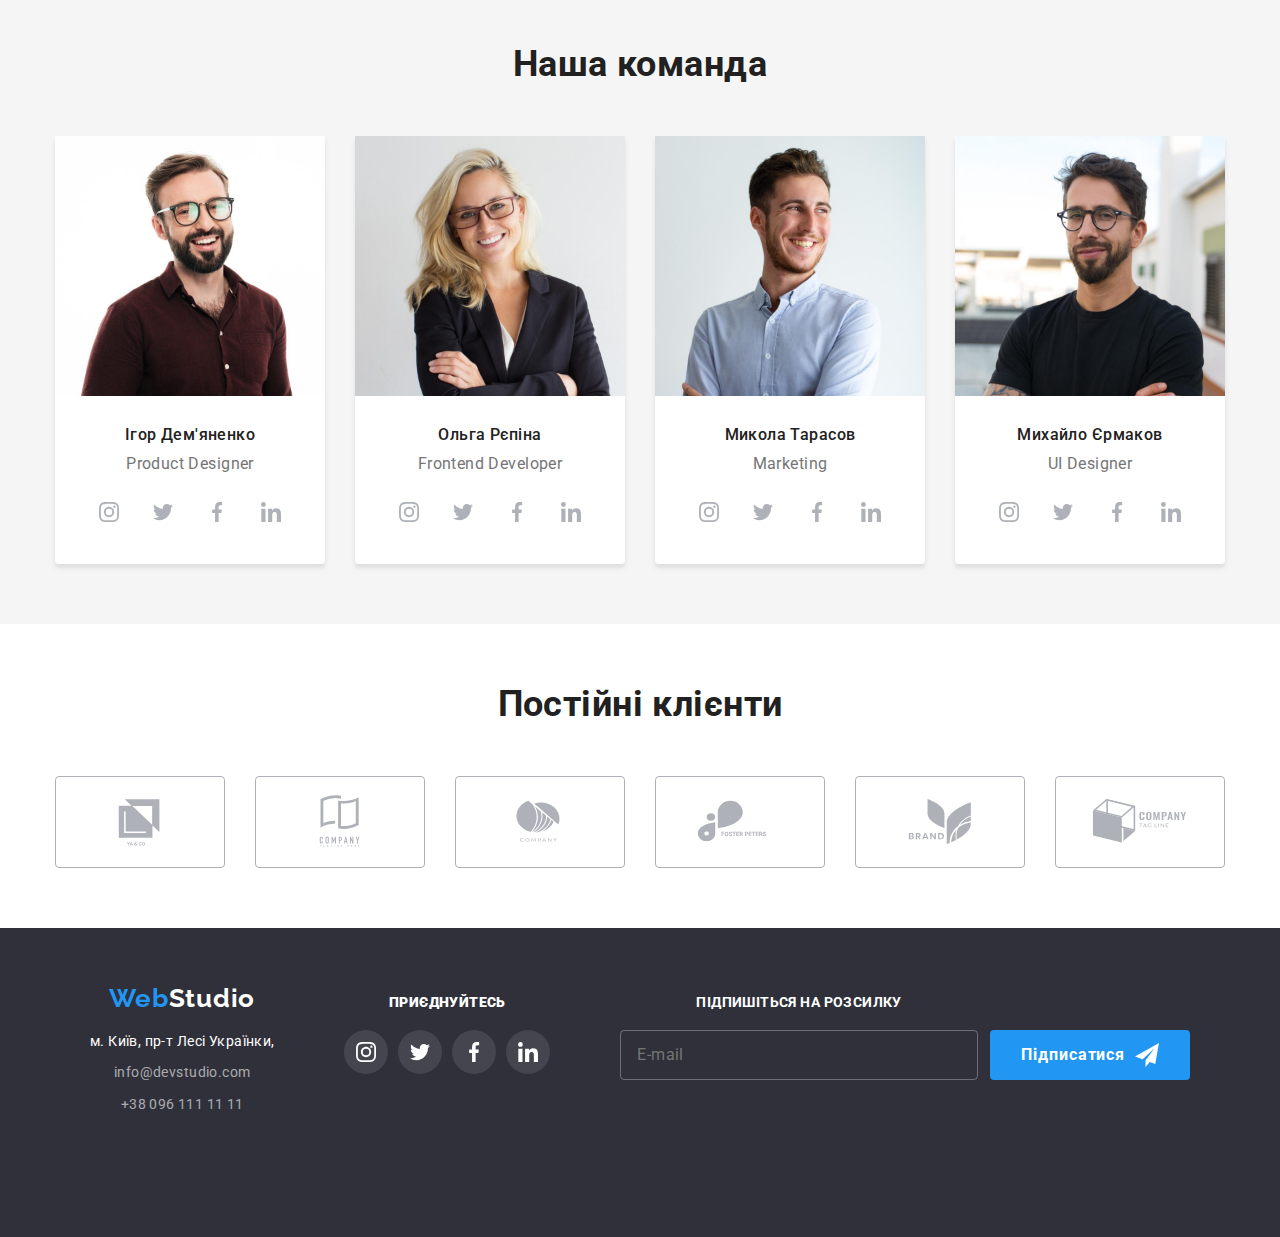
==== commit e72b457f: "ДЗ 8 0.2" ====
--- a/index.html
+++ b/index.html
@@ -22,7 +22,6 @@
       <div class="container flex-header">
         <nav class="navigation">
           <a href="./index.html" class="logo link"><span class="logo__part">Web</span>Studio</a>
-
           <ul class="site-nav list">
             <li class="site-nav__item">
               <a class="site-nav__link site-nav__link--ative link" href="./index.html">Студія</a>
@@ -37,7 +36,7 @@
         <ul class="auth-nav list">
           <li class="auth-nav__item">
             <a href="mailto:info@devstudio.com" class="auth-nav__link link">
-              <svg width="16" height="12" class="auth-nav__icon">
+              <svg class="auth-nav__icon first-icon">
                 <use href="./images/sprites.svg#icon-envelope"></use>
               </svg>
               info@devstudio.com</a
@@ -45,16 +44,18 @@
           </li>
           <li class="auth-nav__item">
             <a href="tel:+380961111111" class="auth-nav__link link"
-              ><svg width="10" height="16" class="auth-nav__icon">
+              ><svg class="auth-nav__icon second-icon">
                 <use href="./images/sprites.svg#icon-smartphone"></use>
               </svg>
               +38 096 111 11 11</a
             >
           </li>
         </ul>
-        <button class="burger-btn" type="button">
-          <svg class="burger-btn__icon">
-            <use href="./images/sprites.svg#icon-burger"></use>
+
+        <button class="burger-btn" type="button" data-menu-button>
+          <svg class="burger-btn__icon" aria-label="Перемикач мобільного меню">
+            <use class="icon-menu" href="./images/sprites.svg#icon-menu"></use>
+            <use class="icon-cross" href="./images/sprites.svg#icon-close-menu"></use>
           </svg>
         </button>
       </div>
@@ -74,7 +75,7 @@
       <!-- Преимущества -->
       <section class="feauters section">
         <div class="container">
-          <h2 class="feauters-main-title section-title">Особливості</h2>
+          <h2 class="section-title visually-hidden">Особливості</h2>
           <ul class="feauters__list list">
             <li class="feauters__item">
               <div class="feauters__thumb">
@@ -183,8 +184,7 @@
                 class="team__pic"
                 src="./images/Igor-photo.jpg"
                 alt="Фото Ігоря Дем'яненко"
-                width="270"
-                height="260"
+                width="450"
               />
               <h3 class="team__name">Ігор Дем'яненко</h3>
               <p class="team__text">Product Designer</p>
@@ -220,8 +220,7 @@
                 class="team__pic"
                 src="./images/Olga-photo.jpg"
                 alt="Фото Ольги Рєпіної"
-                width="270"
-                height="260"
+                width="450"
               />
               <h3 class="team__name">Ольга Рєпіна</h3>
               <p class="team__text">Frontend Developer</p>
@@ -257,8 +256,7 @@
                 class="team__pic"
                 src="./images/Mikola-Photo.jpg"
                 alt=" Фото Миколи Тарасова"
-                width="270"
-                height="260"
+                width="450"
               />
               <h3 class="team__name">Микола Тарасов</h3>
               <p class="team__text">Marketing</p>
@@ -294,8 +292,7 @@
                 class="team__pic"
                 src="./images/Michael-Photo.jpg"
                 alt="Фото Михайла Єрмакова"
-                width="270"
-                height="260"
+                width="450"
               />
               <h3 class="team__name">Михайло Єрмаков</h3>
               <p class="team__text">UI Designer</p>
@@ -336,38 +333,38 @@
         <div class="container">
           <h2 class="customers__title section-title">Постійні клієнти</h2>
           <ul class="customers__list list">
-            <li class="customer__item">
-              <a class="customer__link" href=""
+            <li>
+              <a class="customer__item" href=""
                 ><svg class="customer__logo">
                   <use href="./images/sprites.svg#icon-company1"></use></svg
               ></a>
             </li>
-            <li class="customer__item">
-              <a class="customer__link" href=""
+            <li>
+              <a class="customer__item" href=""
                 ><svg class="customer__logo">
                   <use href="./images/sprites.svg#icon-company2"></use></svg
               ></a>
             </li>
-            <li class="customer__item">
-              <a class="customer__link" href=""
+            <li>
+              <a class="customer__item" href=""
                 ><svg class="customer__logo">
                   <use href="./images/sprites.svg#icon-company3"></use></svg
               ></a>
             </li>
-            <li class="customer__item">
-              <a class="customer__link" href=""
+            <li>
+              <a class="customer__item" href=""
                 ><svg class="customer__logo">
                   <use href="./images/sprites.svg#icon-company4"></use></svg
               ></a>
             </li>
-            <li class="customer__item">
-              <a class="customer__link" href=""
+            <li>
+              <a class="customer__item" href=""
                 ><svg class="customer__logo">
                   <use href="./images/sprites.svg#icon-company5"></use></svg
               ></a>
             </li>
-            <li class="customer__item">
-              <a class="customer__link" href=""
+            <li>
+              <a class="customer__item" href=""
                 ><svg class="customer__logo">
                   <use href="./images/sprites.svg#icon-company6"></use></svg
               ></a>
@@ -376,6 +373,34 @@
         </div>
       </section>
 
+      <!-- Mobile Menu -->
+
+      <div class="menu" data-menu>
+        <ul class="menu__list list">
+          <li class="menu__item">
+            <a class="menu__link menu__link--active link" href="./index.html">Студія</a>
+          </li>
+          <li class="menu__item">
+            <a class="menu__link link" href="./portfolio.html">Портфоліо</a>
+          </li>
+          <li class="menu__item"><a class="menu__link link" href="">Контакти</a></li>
+        </ul>
+
+        <ul class="menu__contacts-list list">
+          <li class="menu__contacts-item">
+            <a href="tel:+380961111111" class="menu__tel link"> +38 096 111 11 11</a>
+          </li>
+          <li class="menu__contacts-item">
+            <a href="mailto:info@devstudio.com" class="menu__mail link"> info@devstudio.com</a>
+          </li>
+        </ul>
+        <ul class="menu__social-list list">
+          <li class="menu__social-item"><a class="menu__social-link link" href="">Instagram</a></li>
+          <li class="menu__social-item"><a class="menu__social-link link" href="">Twitter</a></li>
+          <li class="menu__social-item"><a class="menu__social-link link" href="">Facebook</a></li>
+          <li class="menu__social-item"><a class="menu__social-link link" href="">LinkedIn</a></li>
+        </ul>
+      </div>
       <!-- Modal -->
       <div class="backdrop is-hidden" data-modal>
         <div class="modal">
@@ -443,21 +468,15 @@
 
           <address>
             <ul class="contacts list">
-              <li class="contacts__item">
-                <a
-                  class="contacts__location contacts__link link"
-                  href="https://goo.gl/maps/4QP9c4VPSEmSHN256"
+              <li class="item">
+                <a class="location link" href="https://goo.gl/maps/4QP9c4VPSEmSHN256"
                   >м. Київ, пр-т Лесі Українки,</a
                 >
               </li>
-              <li class="contacts__item">
-                <a class="contacts__link link" href="mailto:info@devstudio.com"
-                  >info@devstudio.com</a
-                >
+              <li class="item">
+                <a class="link" href="mailto:info@devstudio.com">info@devstudio.com</a>
               </li>
-              <li class="contacts__item">
-                <a class="contacts__link link" href="tel:+380961111111">+38 096 111 11 11</a>
-              </li>
+              <li class="item"><a class="link" href="tel:+380961111111">+38 096 111 11 11</a></li>
             </ul>
           </address>
         </div>
@@ -516,5 +535,6 @@
       </div>
     </footer>
     <script src="./js/modal.js"></script>
+    <script src="./js/mobile-menu.js"></script>
   </body>
 </html>
--- a/css/main.min.css
+++ b/css/main.min.css
@@ -1 +1 @@
-.footer-btn,.modal-btn{display:-webkit-box;display:-ms-flexbox;display:flex;-webkit-box-align:center;-ms-flex-align:center;align-items:center;-webkit-box-pack:center;-ms-flex-pack:center;justify-content:center;width:200px;height:50px;margin-left:auto;margin-right:auto;cursor:pointer;font-weight:700;font-size:16px;line-height:1.875;letter-spacing:.06em;color:#fff;background-color:#2196f3;border-radius:4px;border:none;-webkit-transition:background-color 250ms cubic-bezier(0.4, 0, 0.2, 1),-webkit-box-shadow 250ms cubic-bezier(0.4, 0, 0.2, 1);transition:background-color 250ms cubic-bezier(0.4, 0, 0.2, 1),-webkit-box-shadow 250ms cubic-bezier(0.4, 0, 0.2, 1);transition:background-color 250ms cubic-bezier(0.4, 0, 0.2, 1),box-shadow 250ms cubic-bezier(0.4, 0, 0.2, 1);transition:background-color 250ms cubic-bezier(0.4, 0, 0.2, 1),box-shadow 250ms cubic-bezier(0.4, 0, 0.2, 1),-webkit-box-shadow 250ms cubic-bezier(0.4, 0, 0.2, 1)}.footer-btn:hover,.modal-btn:hover,.footer-btn:focus,.modal-btn:focus{background-color:#188ce8;-webkit-box-shadow:0px 4px 4px rgba(0,0,0,.15);box-shadow:0px 4px 4px rgba(0,0,0,.15)}.feauters-main-title{position:absolute;width:1px;height:1px;margin:-1px;border:0;padding:0;white-space:nowrap;-webkit-clip-path:inset(100%);clip-path:inset(100%);clip:rect(0 0 0 0);overflow:hidden}h1,h2,h3,p{margin:0}img{display:block;max-width:100%;height:auto}.list{padding:0;margin:0;list-style:none}.link{text-decoration:none}body{font-family:roboto,sans-serif;letter-spacing:.03em;color:#757575;background-color:#fff;font-size:14px}.container{min-width:480px;padding-left:15px;padding-right:15px;margin:0 auto}.section{min-width:480px;padding-top:60px;padding-bottom:60px}.section-title{color:#212121}.logo{font-family:raleway,sans-serif;font-weight:700;font-size:26px;line-height:1.2;color:#000}.page-footer__logo{display:block;margin-bottom:20px;color:#fff}.logo__part{color:#2196f3}.page-header{border-bottom:1px solid #ececec}.burger-btn{padding:0;width:40px;height:40px}.burger-btn__icon{width:40px;height:40px;fill:#000}.site-nav__link{font-weight:500;line-height:1.14;letter-spacing:.02em;position:relative;color:#212121;-webkit-transition:color 250ms cubic-bezier(0.4, 0, 0.2, 1);transition:color 250ms cubic-bezier(0.4, 0, 0.2, 1)}.site-nav__link:focus,.site-nav__link:hover{color:#2196f3}.site-nav__link--ative{color:#2196f3}.site-nav__link::after{position:absolute;content:"";display:block;width:100%;height:4px;bottom:0;background-color:#2196f3;border-radius:2px;opacity:0;-webkit-transform:translateY(-15px) scale(0.3);transform:translateY(-15px) scale(0.3);-webkit-transition:opacity 250ms cubic-bezier(0.4, 0, 0.2, 1),-webkit-transform 250ms cubic-bezier(0.4, 0, 0.2, 1);transition:opacity 250ms cubic-bezier(0.4, 0, 0.2, 1),-webkit-transform 250ms cubic-bezier(0.4, 0, 0.2, 1);transition:opacity 250ms cubic-bezier(0.4, 0, 0.2, 1),transform 250ms cubic-bezier(0.4, 0, 0.2, 1);transition:opacity 250ms cubic-bezier(0.4, 0, 0.2, 1),transform 250ms cubic-bezier(0.4, 0, 0.2, 1),-webkit-transform 250ms cubic-bezier(0.4, 0, 0.2, 1)}.site-nav__link:hover::after{opacity:1;-webkit-transform:translateY(0) scale(1);transform:translateY(0) scale(1)}.site-nav__link--ative.site-nav__link::after{opacity:1;-webkit-transform:translateY(0);transform:translateY(0)}.auth-nav__link{display:-webkit-box;display:-ms-flexbox;display:flex;-webkit-box-align:center;-ms-flex-align:center;align-items:center;color:#757575;font-weight:500;letter-spacing:.02em;-webkit-transition:color 250ms cubic-bezier(0.4, 0, 0.2, 1);transition:color 250ms cubic-bezier(0.4, 0, 0.2, 1)}.auth-nav__link:focus,.auth-nav__link:hover{color:#2196f3}.auth-nav__icon{margin-right:10px;fill:currentColor}.auth-nav:nth-child(2n){margin-bottom:20px}.hero{width:480px;padding-top:118px;padding-bottom:118px;margin-left:auto;margin-right:auto;background-color:#2f303a;text-align:center;background-image:-webkit-gradient(linear, left top, left bottom, from(rgba(47, 48, 58, 0.4)), to(rgba(47, 48, 58, 0.4))),url(../images/hero-bgi.jpg);background-image:linear-gradient(rgba(47, 48, 58, 0.4), rgba(47, 48, 58, 0.4)),url(../images/hero-bgi.jpg);background-repeat:no-repeat;background-position:center;background-size:cover}.hero-title{margin-bottom:30px;color:#fff;font-weight:900;font-size:26px;line-height:1.6153846154;letter-spacing:.06em;text-transform:uppercase}.hero-button{min-width:216px;min-height:50px;padding:10px 32px;border:0;border-radius:4px;color:#fff;background-color:#2196f3;font-family:inherit;cursor:pointer;letter-spacing:.06em;font-weight:700;-webkit-transition:background-color 250ms cubic-bezier(0.4, 0, 0.2, 1);transition:background-color 250ms cubic-bezier(0.4, 0, 0.2, 1)}.hero-button:hover,.hero-button:focus{background-color:#188ce8}.feauters__thumb{width:450px;margin-bottom:30px;padding-top:25px;padding-bottom:25px;display:-webkit-box;display:-ms-flexbox;display:flex;-webkit-box-align:center;-ms-flex-align:center;align-items:center;-webkit-box-pack:center;-ms-flex-pack:center;justify-content:center;background-color:#f5f4fa}.feauters__title{margin-bottom:10px;text-align:center;font-size:14px;line-height:1.14;text-transform:uppercase;color:#212121}.feauters__text{margin-bottom:30px;font-size:14px;line-height:1.71}@media screen and (max-width: 768px){.doing{display:none}}.doing__list{display:-webkit-box;display:-ms-flexbox;display:flex;gap:30px}.doing__item{-ms-flex-preferred-size:calc((100% - 60px)/3);flex-basis:calc((100% - 60px)/3)}.section-title{font-size:36px;line-height:1.16;text-align:center}.doing__thumb{position:relative}.doing__text{position:absolute;width:100%;height:70px;bottom:0;display:-webkit-box;display:-ms-flexbox;display:flex;-webkit-box-pack:center;-ms-flex-pack:center;justify-content:center;-webkit-box-align:center;-ms-flex-align:center;align-items:center;font-weight:700;font-size:14px;line-height:16px;text-align:center;letter-spacing:.03em;text-transform:uppercase;color:#fff;background:rgba(47,48,58,.8)}.team{background-color:#f6f4fa}.team__title{margin-bottom:30px}.team__item{width:450px;margin-bottom:30px;border-bottom-left-radius:4px;border-bottom-right-radius:4px;background-color:#fff;-webkit-box-shadow:0px 4px 4px rgba(0,0,0,.15);box-shadow:0px 4px 4px rgba(0,0,0,.15)}.team__pic{margin-bottom:30px;width:100%}.team__name{margin-bottom:10px;font-weight:500;font-size:16px;line-height:1.18;color:#212121;text-align:center}.team__text{margin-bottom:16px;font-size:16px;line-height:1.18;text-align:center}.socials-list{display:-webkit-box;display:-ms-flexbox;display:flex;gap:10px;text-align:center;-webkit-box-pack:center;-ms-flex-pack:center;justify-content:center}.socials-list__item{display:-webkit-box;display:-ms-flexbox;display:flex;-webkit-box-align:center;-ms-flex-align:center;align-items:center;-webkit-box-pack:center;-ms-flex-pack:center;justify-content:center;width:44px;height:44px;margin-bottom:24px;fill:#afb1b8;border-radius:50%;-webkit-transition:fill 250ms cubic-bezier(0.4, 0, 0.2, 1),background-color 250ms cubic-bezier(0.4, 0, 0.2, 1);transition:fill 250ms cubic-bezier(0.4, 0, 0.2, 1),background-color 250ms cubic-bezier(0.4, 0, 0.2, 1)}.socials-list__item:hover,.socials-list__item:focus{fill:#fff;background-color:#2196f3}.customers__list{display:-webkit-box;display:-ms-flexbox;display:flex;-ms-flex-wrap:wrap;flex-wrap:wrap;gap:30px}.customers__title{margin-bottom:30px}.customer__link{cursor:pointer;display:-webkit-box;display:-ms-flexbox;display:flex;-webkit-box-pack:center;-ms-flex-pack:center;justify-content:center;width:210px;height:92px;border:1px solid #afb1b8;border-radius:4px;fill:#afb1b8;-webkit-transition:fill 250ms cubic-bezier(0.4, 0, 0.2, 1),border 250ms cubic-bezier(0.4, 0, 0.2, 1);transition:fill 250ms cubic-bezier(0.4, 0, 0.2, 1),border 250ms cubic-bezier(0.4, 0, 0.2, 1)}.customer__link:hover,.customer__link:focus{border-color:#2196f3;fill:#2196f3}.customer__logo{fill:inherit;width:106px}.backdrop{position:fixed;top:0;left:0;width:100%;height:100%;background-color:rgba(0,0,0,.2);opacity:1;-webkit-transition:opacity 250ms cubic-bezier(0.4, 0, 0.2, 1);transition:opacity 250ms cubic-bezier(0.4, 0, 0.2, 1)}.backdrop.is-hidden{opacity:0;pointer-events:none}.modal{position:relative;position:absolute;top:50%;left:50%;-webkit-filter:blur(0);filter:blur(0);-webkit-transform:translate(-50%, -50%) rotate(0deg);transform:translate(-50%, -50%) rotate(0deg);-webkit-transition:-webkit-transform 500ms cubic-bezier(0.4, 0, 0.2, 1);transition:-webkit-transform 500ms cubic-bezier(0.4, 0, 0.2, 1);transition:transform 500ms cubic-bezier(0.4, 0, 0.2, 1);transition:transform 500ms cubic-bezier(0.4, 0, 0.2, 1), -webkit-transform 500ms cubic-bezier(0.4, 0, 0.2, 1);width:450px;height:609px;background-color:#fff}.backdrop.is-hidden .modal{-webkit-filter:blur(50px);filter:blur(50px);-webkit-transform:translate(-50%, -150%) rotate(-90deg);transform:translate(-50%, -150%) rotate(-90deg)}.close-btn{position:absolute;top:8px;right:8px;display:-webkit-box;display:-ms-flexbox;display:flex;-webkit-box-pack:center;-ms-flex-pack:center;justify-content:center;-webkit-box-align:center;-ms-flex-align:center;align-items:center;width:30px;height:30px;border-radius:50%;border:1px solid rgba(0,0,0,.1);background-color:#fff;-webkit-transition:background-color 250ms cubic-bezier(0.4, 0, 0.2, 1),-webkit-box-shadow 250ms cubic-bezier(0.4, 0, 0.2, 1);transition:background-color 250ms cubic-bezier(0.4, 0, 0.2, 1),-webkit-box-shadow 250ms cubic-bezier(0.4, 0, 0.2, 1);transition:background-color 250ms cubic-bezier(0.4, 0, 0.2, 1),box-shadow 250ms cubic-bezier(0.4, 0, 0.2, 1);transition:background-color 250ms cubic-bezier(0.4, 0, 0.2, 1),box-shadow 250ms cubic-bezier(0.4, 0, 0.2, 1),-webkit-box-shadow 250ms cubic-bezier(0.4, 0, 0.2, 1)}.close-btn:hover,.close-btn:focus{background-color:#2196f3;-webkit-box-shadow:0px 3px 1px rgba(0,0,0,.1),0px 1px 2px rgba(0,0,0,.08),0px 2px 2px rgba(0,0,0,.12);box-shadow:0px 3px 1px rgba(0,0,0,.1),0px 1px 2px rgba(0,0,0,.08),0px 2px 2px rgba(0,0,0,.12)}.close-icon{width:18px;height:18px;-webkit-transition:fill 250ms cubic-bezier(0.4, 0, 0.2, 1);transition:fill 250ms cubic-bezier(0.4, 0, 0.2, 1)}.close-btn:hover .close-icon,.close-btn:focus .close-icon{fill:#fff}.modal-form{padding:40px}.modal-title{text-align:center;font-weight:700;font-size:20px;line-height:1.15;text-align:center;letter-spacing:.03em;color:#212121;margin-bottom:12px}.form-block{max-width:100%;position:relative;margin-bottom:10px}.form-label,.comment-field{font-size:12px;line-height:1.1666666667;letter-spacing:.01em;color:#757575}.form-label{margin-bottom:4px;display:block}.form-field{width:100%;padding:11px;padding-left:42px;border:1px solid rgba(33,33,33,.2);border-radius:4px;-webkit-transition:border 250ms cubic-bezier(0.4, 0, 0.2, 1);transition:border 250ms cubic-bezier(0.4, 0, 0.2, 1)}.form-field:focus,.form-field:hover{border-color:#2196f3}.comment-field{resize:none;padding-top:12px;padding-left:16px;height:120px;color:rgba(117,117,117,.5)}:focus-visible{outline:rgba(0,0,0,0)}.form-icon{position:absolute;top:30px;left:12px;-webkit-transition:fill 250ms cubic-bezier(0.4, 0, 0.2, 1);transition:fill 250ms cubic-bezier(0.4, 0, 0.2, 1)}.form-field:focus+.form-icon,.form-field:hover+.form-icon{fill:#2196f3}.policy-block{position:relative;display:-webkit-box;display:-ms-flexbox;display:flex;-webkit-box-align:center;-ms-flex-align:center;align-items:center;-webkit-box-pack:center;-ms-flex-pack:center;justify-content:center}.policy-lable{text-align:center;font-size:12px;line-height:1.1666666667;letter-spacing:.03em;color:#757575;margin-bottom:30px;margin-left:8px}.policy-link{color:#2196f3}.modal-check{-webkit-appearance:none;-moz-appearance:none;appearance:none}.policy-icon{position:absolute;top:0px;left:0px;width:16px;height:15px;background-image:url(../images/icon-check.svg);border-radius:2px;border:2px solid #212121;-webkit-transition:border 250ms cubic-bezier(0.4, 0, 0.2, 1),background-color 250ms cubic-bezier(0.4, 0, 0.2, 1);transition:border 250ms cubic-bezier(0.4, 0, 0.2, 1),background-color 250ms cubic-bezier(0.4, 0, 0.2, 1)}.modal-check:checked+.policy-icon{background-color:#2196f3;background-size:contain;border:none}.modal-btn{padding:10px 52px}.page-footer{min-width:480px;background-color:#2f303a;padding:60px 0;text-align:center}.contacts{font-style:normal;font-size:14px;line-height:1.71}.contacts__item{margin-bottom:8px}.contacts__item:last-child{margin-bottom:60px}.contacts__link{color:rgba(255,255,255,.6);-webkit-transition:color 250ms cubic-bezier(0.4, 0, 0.2, 1);transition:color 250ms cubic-bezier(0.4, 0, 0.2, 1)}.contacts__link:hover,.contacts__link:focus{color:#2196f3}.contacts__location{color:#fff}.join{margin-bottom:20px;color:#fff;font-weight:700;font-size:14px;line-height:16px;letter-spacing:.03em;text-transform:uppercase}.socials{margin-bottom:60px;display:-webkit-box;display:-ms-flexbox;display:flex;-webkit-box-pack:center;-ms-flex-pack:center;justify-content:center;gap:10px}.socials-link{display:-webkit-box;display:-ms-flexbox;display:flex;-webkit-box-pack:center;-ms-flex-pack:center;justify-content:center;-webkit-box-align:center;-ms-flex-align:center;align-items:center;border-radius:50%;background-color:rgba(255,255,255,.1);width:44px;height:44px;-webkit-transition:background-color 250ms cubic-bezier(0.4, 0, 0.2, 1);transition:background-color 250ms cubic-bezier(0.4, 0, 0.2, 1)}.socials-link:hover,.socials-link:focus{background-color:#2196f3}.socials-logo{width:20px;height:20px;fill:#fff}.footer-form-lable{margin-bottom:20px;display:block;font-weight:700;font-size:14px;line-height:1.1428571429;letter-spacing:.03em;text-transform:uppercase;color:#fff}.footer-form-field{display:-webkit-box;display:-ms-flexbox;display:flex;-webkit-box-align:center;-ms-flex-align:center;align-items:center;-webkit-box-pack:center;-ms-flex-pack:center;justify-content:center;width:100%;height:50px;padding:15px 16px;margin-bottom:20px;font-weight:400;font-size:16px;line-height:4;letter-spacing:.03em;color:rgba(255,255,255,.6);border:1px solid rgba(255,255,255,.3);border-radius:4px;-webkit-transition:border 250ms cubic-bezier(0.4, 0, 0.2, 1);transition:border 250ms cubic-bezier(0.4, 0, 0.2, 1);background-color:inherit}.footer-form-field:focus,.footer-form-field:hover{border:1px solid #2196f3;outline:#2196f3}.footer-btn{padding:10px 28px}.footer-form-icon{margin-left:10px;fill:#fff}.filter{display:-webkit-box;display:-ms-flexbox;display:flex;-webkit-box-pack:center;-ms-flex-pack:center;justify-content:center;-ms-flex-wrap:wrap;flex-wrap:wrap;gap:8px;margin-bottom:50px}.filter__btn{padding:6px 22px;border:0;border-radius:4px;font-weight:500;font-size:16px;line-height:1.62;color:#212121;background-color:#f5f5f5;letter-spacing:.03em;cursor:pointer;-webkit-transition:background-color 250ms cubic-bezier(0.4, 0, 0.2, 1),color 250ms cubic-bezier(0.4, 0, 0.2, 1),-webkit-box-shadow 250ms cubic-bezier(0.4, 0, 0.2, 1);transition:background-color 250ms cubic-bezier(0.4, 0, 0.2, 1),color 250ms cubic-bezier(0.4, 0, 0.2, 1),-webkit-box-shadow 250ms cubic-bezier(0.4, 0, 0.2, 1);transition:background-color 250ms cubic-bezier(0.4, 0, 0.2, 1),color 250ms cubic-bezier(0.4, 0, 0.2, 1),box-shadow 250ms cubic-bezier(0.4, 0, 0.2, 1);transition:background-color 250ms cubic-bezier(0.4, 0, 0.2, 1),color 250ms cubic-bezier(0.4, 0, 0.2, 1),box-shadow 250ms cubic-bezier(0.4, 0, 0.2, 1),-webkit-box-shadow 250ms cubic-bezier(0.4, 0, 0.2, 1)}.filter__btn:hover,.filter__btn:focus{color:#fff;background-color:#2196f3;-webkit-box-shadow:0px 3px 1px rgba(0,0,0,.1),0px 1px 2px rgba(0,0,0,.08),0px 2px 2px rgba(0,0,0,.12);box-shadow:0px 3px 1px rgba(0,0,0,.1),0px 1px 2px rgba(0,0,0,.08),0px 2px 2px rgba(0,0,0,.12)}.card-list__item{width:450px;-webkit-transition:-webkit-box-shadow 250ms cubic-bezier(0.4, 0, 0.2, 1);transition:-webkit-box-shadow 250ms cubic-bezier(0.4, 0, 0.2, 1);transition:box-shadow 250ms cubic-bezier(0.4, 0, 0.2, 1);transition:box-shadow 250ms cubic-bezier(0.4, 0, 0.2, 1), -webkit-box-shadow 250ms cubic-bezier(0.4, 0, 0.2, 1)}.card-list__item:focus,.card-list__item:hover{-webkit-box-shadow:0px 1px 1px rgba(0,0,0,.12),0px 4px 4px rgba(0,0,0,.06),1px 4px 6px rgba(0,0,0,.16);box-shadow:0px 1px 1px rgba(0,0,0,.12),0px 4px 4px rgba(0,0,0,.06),1px 4px 6px rgba(0,0,0,.16)}.card-list__title{font-weight:700;font-size:18px;line-height:2;letter-spacing:.06em;color:#212121}.card-list__desc{font-size:16px;line-height:1.87;color:#757575}.bordered-part{padding-top:20px;padding-bottom:20px;padding-left:24px;border:1px solid #eee}.card-list__thumb{position:relative;overflow:hidden}.card-list__thumb::before{position:absolute;display:inline-block;top:295px;-webkit-transition:-webkit-transform 250ms cubic-bezier(0.4, 0, 0.2, 1);transition:-webkit-transform 250ms cubic-bezier(0.4, 0, 0.2, 1);transition:transform 250ms cubic-bezier(0.4, 0, 0.2, 1);transition:transform 250ms cubic-bezier(0.4, 0, 0.2, 1), -webkit-transform 250ms cubic-bezier(0.4, 0, 0.2, 1);content:"";width:100%;height:100%;background-color:rgba(33,150,243,.9)}.card-list__link:hover .card-list__thumb::before{-webkit-transform:translateY(-295px);transform:translateY(-295px)}.card-list__text{position:absolute;top:50%;left:50%;-webkit-transform:translate(-50%, 50%);transform:translate(-50%, 50%);font-weight:400;font-size:18px;line-height:1.5555555556;letter-spacing:.03em;color:#fff;-webkit-transition:-webkit-transform 250ms cubic-bezier(0.4, 0, 0.2, 1);transition:-webkit-transform 250ms cubic-bezier(0.4, 0, 0.2, 1);transition:transform 250ms cubic-bezier(0.4, 0, 0.2, 1);transition:transform 250ms cubic-bezier(0.4, 0, 0.2, 1), -webkit-transform 250ms cubic-bezier(0.4, 0, 0.2, 1)}.card-list__link:hover .card-list__text{-webkit-transform:translate(-50%, -50%);transform:translate(-50%, -50%)}/*# sourceMappingURL=main.min.css.map */+.footer-btn,.modal-btn{display:-webkit-box;display:-ms-flexbox;display:flex;-webkit-box-align:center;-ms-flex-align:center;align-items:center;-webkit-box-pack:center;-ms-flex-pack:center;justify-content:center;width:200px;height:50px;margin-left:auto;margin-right:auto;cursor:pointer;font-weight:700;font-size:16px;line-height:1.875;letter-spacing:.06em;color:#fff;background-color:#2196f3;border-radius:4px;border:none;-webkit-transition:background-color 250ms cubic-bezier(0.4, 0, 0.2, 1),-webkit-box-shadow 250ms cubic-bezier(0.4, 0, 0.2, 1);transition:background-color 250ms cubic-bezier(0.4, 0, 0.2, 1),-webkit-box-shadow 250ms cubic-bezier(0.4, 0, 0.2, 1);transition:background-color 250ms cubic-bezier(0.4, 0, 0.2, 1),box-shadow 250ms cubic-bezier(0.4, 0, 0.2, 1);transition:background-color 250ms cubic-bezier(0.4, 0, 0.2, 1),box-shadow 250ms cubic-bezier(0.4, 0, 0.2, 1),-webkit-box-shadow 250ms cubic-bezier(0.4, 0, 0.2, 1)}.footer-btn:hover,.modal-btn:hover,.footer-btn:focus,.modal-btn:focus{background-color:#188ce8;-webkit-box-shadow:0px 4px 4px rgba(0,0,0,.15);box-shadow:0px 4px 4px rgba(0,0,0,.15)}h1,h2,h3,p{margin:0}img{display:block;max-width:100%;height:auto}.list{padding:0;margin:0;list-style:none}.link{text-decoration:none}body{font-family:roboto,sans-serif;letter-spacing:.03em;color:#757575;background-color:#fff;font-size:14px}.container{max-width:480px;padding-left:15px;padding-right:15px;margin:0 auto}@media screen and (min-width: 768px){.container{max-width:768px}}@media screen and (min-width: 1200px){.container{min-width:1200px}}.section{margin:0px;padding-top:60px;padding-bottom:60px}.section-title{margin-bottom:50px;color:#212121}.visually-hidden{position:absolute;width:1px;height:1px;margin:-1px;border:0;padding:0;white-space:nowrap;-webkit-clip-path:inset(100%);clip-path:inset(100%);clip:rect(0 0 0 0);overflow:hidden}.logo{font-family:raleway,sans-serif;font-weight:700;font-size:24px;line-height:1.1666666667;letter-spacing:.03em;color:#000}@media screen and (min-width: 1200px){.logo{font-size:26px;line-height:.8387096774}}.page-footer__logo{display:block;margin-bottom:20px;color:#fff}.logo__part{color:#2196f3}.page-header{border-bottom:1px solid #ececec}@media screen and (max-width: 767px){.page-header{padding-top:16px;padding-bottom:16px}}.hidden-header{display:none}@media screen and (min-width: 768px){.hidden-header{display:-webkit-box;display:-ms-flexbox;display:flex;-webkit-box-align:center;-ms-flex-align:center;align-items:center}}.flex-header{display:-webkit-box;display:-ms-flexbox;display:flex;-webkit-box-align:center;-ms-flex-align:center;align-items:center}@media screen and (max-width: 1199px){.flex-header{-webkit-box-pack:justify;-ms-flex-pack:justify;justify-content:space-between}}.site-nav{display:none}@media screen and (min-width: 768px){.site-nav{display:-webkit-box;display:-ms-flexbox;display:flex;margin-left:87px;gap:50px}}@media screen and (min-width: 1199px){.site-nav{margin-left:93px}}.navigation{display:-webkit-box;display:-ms-flexbox;display:flex;-webkit-box-align:center;-ms-flex-align:center;align-items:center}.auth-nav{display:none}@media screen and (min-width: 768px){.auth-nav{display:block}}@media screen and (max-width: 1199px){.auth-nav{margin-left:90px}}@media screen and (min-width: 1200px){.auth-nav{display:-webkit-box;display:-ms-flexbox;display:flex;gap:50px;margin-left:auto}}@media screen and (max-width: 1199px){.auth-nav__item:not(:last-child){margin-bottom:10px}}.site-nav__link{display:block;padding-top:32px;padding-bottom:32px;font-weight:500;line-height:1.14;letter-spacing:.02em;position:relative;color:#212121;-webkit-transition:color 250ms cubic-bezier(0.4, 0, 0.2, 1);transition:color 250ms cubic-bezier(0.4, 0, 0.2, 1)}.site-nav__link:focus,.site-nav__link:hover{color:#2196f3}.site-nav__link--ative{color:#2196f3}.site-nav__link::after{position:absolute;content:"";display:block;width:100%;height:4px;bottom:0;background-color:#2196f3;border-radius:2px;opacity:0;-webkit-transform:translateY(-15px) scale(0.3);transform:translateY(-15px) scale(0.3);-webkit-transition:opacity 250ms cubic-bezier(0.4, 0, 0.2, 1),-webkit-transform 250ms cubic-bezier(0.4, 0, 0.2, 1);transition:opacity 250ms cubic-bezier(0.4, 0, 0.2, 1),-webkit-transform 250ms cubic-bezier(0.4, 0, 0.2, 1);transition:opacity 250ms cubic-bezier(0.4, 0, 0.2, 1),transform 250ms cubic-bezier(0.4, 0, 0.2, 1);transition:opacity 250ms cubic-bezier(0.4, 0, 0.2, 1),transform 250ms cubic-bezier(0.4, 0, 0.2, 1),-webkit-transform 250ms cubic-bezier(0.4, 0, 0.2, 1)}.site-nav__link:hover::after{opacity:1;-webkit-transform:translateY(0) scale(1);transform:translateY(0) scale(1)}.site-nav__link--ative.site-nav__link::after{opacity:1;-webkit-transform:translateY(0);transform:translateY(0)}.auth-nav__link{display:-webkit-box;display:-ms-flexbox;display:flex;-webkit-box-align:center;-ms-flex-align:center;align-items:center;color:#757575;font-weight:500;letter-spacing:.02em;-webkit-transition:color 250ms cubic-bezier(0.4, 0, 0.2, 1);transition:color 250ms cubic-bezier(0.4, 0, 0.2, 1)}.auth-nav__link:focus,.auth-nav__link:hover{color:#2196f3}@media screen and (max-width: 1199px){.auth-nav__link{font-size:12px;line-height:1.1666666667}}.auth-nav__icon{margin-right:10px;fill:currentColor}.auth-nav__icon.first-icon{width:14px;height:10px}.auth-nav__icon.second-icon{width:10px;height:14px}@media screen and (min-width: 1200px){.auth-nav__icon.first-icon{width:16px;height:12px}.auth-nav__icon.second-icon{width:10px;height:16px}}.hero{background-color:#2f303a;max-width:480px;text-align:center;padding:118px 0;margin-left:auto;margin-right:auto;background-image:-webkit-gradient(linear, left top, left bottom, from(rgba(47, 48, 58, 0.4)), to(rgba(47, 48, 58, 0.4))),url(../images/hero-bgi.jpg);background-image:linear-gradient(rgba(47, 48, 58, 0.4), rgba(47, 48, 58, 0.4)),url(../images/hero-bgi.jpg);background-repeat:no-repeat;background-position:center;background-size:cover}@media screen and (min-width: 768px){.hero{max-width:768px}}@media screen and (min-width: 1200px){.hero{padding:200px 0;max-width:1600px}}.hero-title{margin-bottom:30px;color:#fff;font-weight:900;font-size:26px;line-height:1.6153846154;letter-spacing:.06em;text-transform:uppercase}@media screen and (min-width: 1200px){.hero-title{font-size:44px;line-height:1.3636363636}}.hero-button{min-width:216px;min-height:50px;padding:10px 32px;border:0;border-radius:4px;color:#fff;background-color:#2196f3;font-family:inherit;cursor:pointer;letter-spacing:.06em;font-weight:700;-webkit-transition:background-color 250ms cubic-bezier(0.4, 0, 0.2, 1);transition:background-color 250ms cubic-bezier(0.4, 0, 0.2, 1)}.hero-button:hover,.hero-button:focus{background-color:#188ce8}@media screen and (min-width: 768px){.feauters__list{display:-webkit-box;display:-ms-flexbox;display:flex;-ms-flex-wrap:wrap;flex-wrap:wrap;gap:30px}}.feauters__item{max-width:450px;margin-bottom:30px}@media screen and (min-width: 768px){.feauters__item{-ms-flex-preferred-size:calc((100% - 30px)/2);flex-basis:calc((100% - 30px)/2)}}@media screen and (min-width: 1200px){.feauters__item{-ms-flex-preferred-size:calc((100% - 90px)/4);flex-basis:calc((100% - 90px)/4)}}.feauters__thumb{display:-webkit-box;display:-ms-flexbox;display:flex;-webkit-box-align:center;-ms-flex-align:center;align-items:center;-webkit-box-pack:center;-ms-flex-pack:center;justify-content:center;max-width:450px;height:120px;margin-bottom:30px;background-color:#f5f4fa}@media screen and (min-width: 768px){.feauters__thumb{width:354px}}@media screen and (min-width: 1200px){.feauters__thumb{width:270px}}.feauters__title{margin-bottom:10px;text-align:center;font-size:14px;line-height:1.14;text-transform:uppercase;color:#212121}@media screen and (min-width: 768px){.feauters__title{text-align:left}}.feauters__text{font-size:14px;line-height:1.71}.doing{display:none}@media screen and (min-width: 1200px){.doing{display:block}}.doing__list{display:-webkit-box;display:-ms-flexbox;display:flex;gap:30px}.doing__item{-ms-flex-preferred-size:calc((100% - 60px)/3);flex-basis:calc((100% - 60px)/3)}.section-title{font-size:36px;line-height:1.16;text-align:center}.doing__thumb{position:relative}.doing__text{position:absolute;width:100%;height:70px;bottom:0;display:-webkit-box;display:-ms-flexbox;display:flex;-webkit-box-pack:center;-ms-flex-pack:center;justify-content:center;-webkit-box-align:center;-ms-flex-align:center;align-items:center;font-weight:700;font-size:14px;line-height:16px;text-align:center;letter-spacing:.03em;text-transform:uppercase;color:#fff;background:rgba(47,48,58,.8)}.team{background-color:#f5f5f5}@media screen and (min-width: 768px){.team__list{display:-webkit-box;display:-ms-flexbox;display:flex;-ms-flex-wrap:wrap;flex-wrap:wrap;gap:30px}}.team__item{max-width:450px;border-bottom-left-radius:4px;border-bottom-right-radius:4px;padding-bottom:30px;margin-bottom:30px;background-color:#fff;-webkit-box-shadow:0px 4px 4px rgba(96,96,96,.15);box-shadow:0px 4px 4px rgba(96,96,96,.15)}.team__item:last-child{margin-bottom:0}@media screen and (min-width: 768px){.team__item{-ms-flex-preferred-size:calc((100% - 30px)/2);flex-basis:calc((100% - 30px)/2);margin:0}}@media screen and (min-width: 1200px){.team__item{-ms-flex-preferred-size:calc((100% - 90px)/4);flex-basis:calc((100% - 90px)/4)}}.team__pic{margin-bottom:30px}.team__name{margin-bottom:10px;font-weight:500;font-size:16px;line-height:1.18;color:#212121;text-align:center}.team__text{margin-bottom:16px;font-size:16px;line-height:1.18;text-align:center}.socials-list{display:-webkit-box;display:-ms-flexbox;display:flex;gap:10px;text-align:center;-webkit-box-pack:center;-ms-flex-pack:center;justify-content:center}.socials-list__item{display:-webkit-box;display:-ms-flexbox;display:flex;-webkit-box-align:center;-ms-flex-align:center;align-items:center;-webkit-box-pack:center;-ms-flex-pack:center;justify-content:center;width:44px;height:44px;fill:#afb1b8;border-radius:50%;-webkit-transition:fill 250ms cubic-bezier(0.4, 0, 0.2, 1),background-color 250ms cubic-bezier(0.4, 0, 0.2, 1);transition:fill 250ms cubic-bezier(0.4, 0, 0.2, 1),background-color 250ms cubic-bezier(0.4, 0, 0.2, 1)}.socials-list__item:hover,.socials-list__item:focus{fill:#fff;background-color:#2196f3}.customers__list{display:-webkit-box;display:-ms-flexbox;display:flex;-ms-flex-wrap:wrap;flex-wrap:wrap;-webkit-box-pack:center;-ms-flex-pack:center;justify-content:center;text-align:center;gap:30px}.customer__item{cursor:pointer;display:-webkit-box;display:-ms-flexbox;display:flex;-webkit-box-pack:center;-ms-flex-pack:center;justify-content:center;-webkit-box-align:center;-ms-flex-align:center;align-items:center;border:1px solid #afb1b8;border-radius:4px;fill:#afb1b8;width:210px;height:92px;-webkit-transition:fill 250ms cubic-bezier(0.4, 0, 0.2, 1),border 250ms cubic-bezier(0.4, 0, 0.2, 1);transition:fill 250ms cubic-bezier(0.4, 0, 0.2, 1),border 250ms cubic-bezier(0.4, 0, 0.2, 1)}.customer__item:hover,.customer__item:focus{border-color:#2196f3;fill:#2196f3}@media screen and (min-width: 1200px){.customer__item{width:170px}}.customer__logo{width:106px;height:60px;fill:inherit}.backdrop{z-index:12;position:fixed;top:0;left:0;width:100%;height:100%;background-color:rgba(0,0,0,.2);opacity:1;-webkit-transition:opacity 250ms cubic-bezier(0.4, 0, 0.2, 1);transition:opacity 250ms cubic-bezier(0.4, 0, 0.2, 1)}.backdrop.is-hidden{opacity:0;pointer-events:none}.modal{z-index:13;position:relative;position:absolute;top:50%;left:50%;-webkit-filter:blur(0);filter:blur(0);-webkit-transform:translate(-50%, -50%) rotate(0deg);transform:translate(-50%, -50%) rotate(0deg);-webkit-transition:-webkit-transform 500ms cubic-bezier(0.4, 0, 0.2, 1);transition:-webkit-transform 500ms cubic-bezier(0.4, 0, 0.2, 1);transition:transform 500ms cubic-bezier(0.4, 0, 0.2, 1);transition:transform 500ms cubic-bezier(0.4, 0, 0.2, 1), -webkit-transform 500ms cubic-bezier(0.4, 0, 0.2, 1);width:450px;height:609px;background-color:#fff}.backdrop.is-hidden .modal{-webkit-filter:blur(50px);filter:blur(50px);-webkit-transform:translate(-50%, -150%) rotate(-90deg);transform:translate(-50%, -150%) rotate(-90deg)}.close-btn{position:absolute;top:8px;right:8px;display:-webkit-box;display:-ms-flexbox;display:flex;-webkit-box-pack:center;-ms-flex-pack:center;justify-content:center;-webkit-box-align:center;-ms-flex-align:center;align-items:center;width:30px;height:30px;border-radius:50%;border:1px solid rgba(0,0,0,.1);background-color:#fff;-webkit-transition:background-color 250ms cubic-bezier(0.4, 0, 0.2, 1),-webkit-box-shadow 250ms cubic-bezier(0.4, 0, 0.2, 1);transition:background-color 250ms cubic-bezier(0.4, 0, 0.2, 1),-webkit-box-shadow 250ms cubic-bezier(0.4, 0, 0.2, 1);transition:background-color 250ms cubic-bezier(0.4, 0, 0.2, 1),box-shadow 250ms cubic-bezier(0.4, 0, 0.2, 1);transition:background-color 250ms cubic-bezier(0.4, 0, 0.2, 1),box-shadow 250ms cubic-bezier(0.4, 0, 0.2, 1),-webkit-box-shadow 250ms cubic-bezier(0.4, 0, 0.2, 1)}.close-btn:hover,.close-btn:focus{background-color:#2196f3;-webkit-box-shadow:0px 3px 1px rgba(0,0,0,.1),0px 1px 2px rgba(0,0,0,.08),0px 2px 2px rgba(0,0,0,.12);box-shadow:0px 3px 1px rgba(0,0,0,.1),0px 1px 2px rgba(0,0,0,.08),0px 2px 2px rgba(0,0,0,.12)}.close-icon{width:18px;height:18px;-webkit-transition:fill 250ms cubic-bezier(0.4, 0, 0.2, 1);transition:fill 250ms cubic-bezier(0.4, 0, 0.2, 1)}.close-btn:hover .close-icon,.close-btn:focus .close-icon{fill:#fff}.modal-form{padding:40px}.modal-title{text-align:center;font-weight:700;font-size:20px;line-height:1.15;text-align:center;letter-spacing:.03em;color:#212121;margin-bottom:12px}.form-block{max-width:100%;position:relative;margin-bottom:10px}.form-label,.comment-field{font-size:12px;line-height:1.1666666667;letter-spacing:.01em;color:#757575}.form-label{margin-bottom:4px;display:block}.form-field{width:100%;padding:11px;padding-left:42px;border:1px solid rgba(33,33,33,.2);border-radius:4px;-webkit-transition:border 250ms cubic-bezier(0.4, 0, 0.2, 1);transition:border 250ms cubic-bezier(0.4, 0, 0.2, 1)}.form-field:focus,.form-field:hover{border-color:#2196f3}.comment-field{resize:none;padding-top:12px;padding-left:16px;height:120px;color:rgba(117,117,117,.5)}:focus-visible{outline:rgba(0,0,0,0)}.form-icon{position:absolute;top:30px;left:12px;-webkit-transition:fill 250ms cubic-bezier(0.4, 0, 0.2, 1);transition:fill 250ms cubic-bezier(0.4, 0, 0.2, 1)}.form-field:focus+.form-icon,.form-field:hover+.form-icon{fill:#2196f3}.policy-block{position:relative;display:-webkit-box;display:-ms-flexbox;display:flex;-webkit-box-align:center;-ms-flex-align:center;align-items:center;-webkit-box-pack:center;-ms-flex-pack:center;justify-content:center}.policy-lable{font-size:12px;line-height:1.1666666667;letter-spacing:.03em;color:#757575;margin-bottom:30px;margin-left:8px}.policy-link{color:#2196f3}.modal-check{-webkit-appearance:none;-moz-appearance:none;appearance:none}.policy-icon{position:absolute;top:-2px;left:0;width:16px;height:15px;background-image:url(../images/icon-check.svg);border-radius:2px;border:2px solid #212121;-webkit-transition:border 250ms cubic-bezier(0.4, 0, 0.2, 1),background-color 250ms cubic-bezier(0.4, 0, 0.2, 1);transition:border 250ms cubic-bezier(0.4, 0, 0.2, 1),background-color 250ms cubic-bezier(0.4, 0, 0.2, 1)}.modal-check:checked+.policy-icon{background-color:#2196f3;background-size:contain;border:none}.modal-btn{padding:10px 52px}.page-footer{padding-top:60px;padding-bottom:60px;text-align:center;background-color:#2f303a}@media screen and (min-width: 768px){.footer-flex{display:-webkit-box;display:-ms-flexbox;display:flex;-ms-flex-pack:distribute;justify-content:space-around;-ms-flex-wrap:wrap;flex-wrap:wrap;-webkit-box-align:baseline;-ms-flex-align:baseline;align-items:baseline}}.contacts{font-style:normal;font-size:14px;line-height:1.71}.contacts .item{margin-bottom:8px}.contacts .item:last-child{margin-bottom:89px}@media screen and (min-width: 768px){.contacts .item:last-child{margin-bottom:60px}}.contacts .link{color:rgba(255,255,255,.6);-webkit-transition:color 250ms cubic-bezier(0.4, 0, 0.2, 1);transition:color 250ms cubic-bezier(0.4, 0, 0.2, 1)}.contacts .location{color:#fff}.contacts .link:hover,.contacts .link:focus{color:#2196f3}.join{color:#fff;margin-bottom:20px;font-weight:700;font-size:14px;line-height:16px;letter-spacing:.03em;text-transform:uppercase}.socials{display:-webkit-box;display:-ms-flexbox;display:flex;-webkit-box-pack:center;-ms-flex-pack:center;justify-content:center;gap:10px;margin-bottom:60px}.socials-link{display:-webkit-box;display:-ms-flexbox;display:flex;-webkit-box-pack:center;-ms-flex-pack:center;justify-content:center;-webkit-box-align:center;-ms-flex-align:center;align-items:center;border-radius:50%;background-color:rgba(255,255,255,.1);width:44px;height:44px;-webkit-transition:background-color 250ms cubic-bezier(0.4, 0, 0.2, 1);transition:background-color 250ms cubic-bezier(0.4, 0, 0.2, 1)}.socials-link:hover,.socials-link:focus{background-color:#2196f3}.socials-logo{width:20px;height:20px;fill:#fff}@media screen and (min-width: 1200px){.footer-form{display:-webkit-box;display:-ms-flexbox;display:flex;-webkit-box-align:end;-ms-flex-align:end;align-items:flex-end}}.footer-form-lable{font-weight:700;font-size:14px;line-height:1.1428571429;letter-spacing:.03em;text-transform:uppercase;color:#fff}.footer-form-field{display:-webkit-box;display:-ms-flexbox;display:flex;-webkit-box-align:center;-ms-flex-align:center;align-items:center;-webkit-box-pack:center;-ms-flex-pack:center;justify-content:center;width:450px;height:50px;padding:15px 16px;margin-top:20px;margin-bottom:20px;font-weight:400;font-size:16px;line-height:4;letter-spacing:.03em;color:rgba(255,255,255,.6);border:1px solid rgba(255,255,255,.3);border-radius:4px;-webkit-transition:border 250ms cubic-bezier(0.4, 0, 0.2, 1);transition:border 250ms cubic-bezier(0.4, 0, 0.2, 1);background-color:inherit}.footer-form-field:focus,.footer-form-field:hover{border:1px solid #2196f3;outline:#2196f3}@media screen and (min-width: 1200px){.footer-form-field{width:358px;margin-bottom:0px}}.footer-btn{padding:10px 28px}@media screen and (min-width: 1200px){.footer-btn{margin-left:12px}}.footer-form-icon{margin-left:10px;fill:#fff}.filter{display:-webkit-box;display:-ms-flexbox;display:flex;-webkit-box-pack:left;-ms-flex-pack:left;justify-content:left;-ms-flex-wrap:wrap;flex-wrap:wrap;gap:8px;margin-bottom:50px;width:326px}.filter__btn{padding:6px 22px;border:0;border-radius:4px;font-weight:500;font-size:16px;line-height:1.62;color:#212121;background-color:#f5f5f5;letter-spacing:.03em;cursor:pointer;-webkit-transition:background-color 250ms cubic-bezier(0.4, 0, 0.2, 1),color 250ms cubic-bezier(0.4, 0, 0.2, 1),-webkit-box-shadow 250ms cubic-bezier(0.4, 0, 0.2, 1);transition:background-color 250ms cubic-bezier(0.4, 0, 0.2, 1),color 250ms cubic-bezier(0.4, 0, 0.2, 1),-webkit-box-shadow 250ms cubic-bezier(0.4, 0, 0.2, 1);transition:background-color 250ms cubic-bezier(0.4, 0, 0.2, 1),color 250ms cubic-bezier(0.4, 0, 0.2, 1),box-shadow 250ms cubic-bezier(0.4, 0, 0.2, 1);transition:background-color 250ms cubic-bezier(0.4, 0, 0.2, 1),color 250ms cubic-bezier(0.4, 0, 0.2, 1),box-shadow 250ms cubic-bezier(0.4, 0, 0.2, 1),-webkit-box-shadow 250ms cubic-bezier(0.4, 0, 0.2, 1)}.filter__btn:hover,.filter__btn:focus{color:#fff;background-color:#2196f3;-webkit-box-shadow:0px 3px 1px rgba(0,0,0,.1),0px 1px 2px rgba(0,0,0,.08),0px 2px 2px rgba(0,0,0,.12);box-shadow:0px 3px 1px rgba(0,0,0,.1),0px 1px 2px rgba(0,0,0,.08),0px 2px 2px rgba(0,0,0,.12)}.card-list__item{margin-bottom:30px;max-width:450px;-webkit-transition:-webkit-box-shadow 250ms cubic-bezier(0.4, 0, 0.2, 1);transition:-webkit-box-shadow 250ms cubic-bezier(0.4, 0, 0.2, 1);transition:box-shadow 250ms cubic-bezier(0.4, 0, 0.2, 1);transition:box-shadow 250ms cubic-bezier(0.4, 0, 0.2, 1), -webkit-box-shadow 250ms cubic-bezier(0.4, 0, 0.2, 1)}.card-list__item:last-child{margin-bottom:0}.card-list__item:focus,.card-list__item:hover{-webkit-box-shadow:0px 1px 1px rgba(0,0,0,.12),0px 4px 4px rgba(0,0,0,.06),1px 4px 6px rgba(0,0,0,.16);box-shadow:0px 1px 1px rgba(0,0,0,.12),0px 4px 4px rgba(0,0,0,.06),1px 4px 6px rgba(0,0,0,.16)}.card-list__title{margin-bottom:4px;font-weight:700;font-size:18px;line-height:2;letter-spacing:.06em;color:#212121}.card-list__desc{font-size:16px;line-height:1.87;color:#757575}.bordered-part{padding-top:20px;padding-bottom:20px;padding-left:24px;border:1px solid #eee}.card-list__thumb{position:relative;overflow:hidden}.card-list__thumb::before{position:absolute;display:inline-block;top:100%;-webkit-transition:-webkit-transform 250ms cubic-bezier(0.4, 0, 0.2, 1);transition:-webkit-transform 250ms cubic-bezier(0.4, 0, 0.2, 1);transition:transform 250ms cubic-bezier(0.4, 0, 0.2, 1);transition:transform 250ms cubic-bezier(0.4, 0, 0.2, 1), -webkit-transform 250ms cubic-bezier(0.4, 0, 0.2, 1);content:"";width:100%;height:100%;background-color:rgba(33,150,243,.9)}.card-list__link:hover .card-list__thumb::before{-webkit-transform:translateY(-100%);transform:translateY(-100%)}.card-list__text{position:absolute;top:50%;left:50%;-webkit-transform:translate(-50%, 50%);transform:translate(-50%, 50%);min-width:322px;min-height:168px;padding:63px 24px;font-weight:400;font-size:18px;line-height:1.5555555556;letter-spacing:.03em;color:#fff;-webkit-transition:-webkit-transform 250ms cubic-bezier(0.4, 0, 0.2, 1);transition:-webkit-transform 250ms cubic-bezier(0.4, 0, 0.2, 1);transition:transform 250ms cubic-bezier(0.4, 0, 0.2, 1);transition:transform 250ms cubic-bezier(0.4, 0, 0.2, 1), -webkit-transform 250ms cubic-bezier(0.4, 0, 0.2, 1)}.card-list__link:hover .card-list__text{-webkit-transform:translate(-50%, -50%);transform:translate(-50%, -50%)}.burger-btn{background-color:#fff;border:none;width:40px;height:40px;z-index:11}.burger-btn .icon-cross{opacity:0}.burger-btn.is-open .icon-cross{opacity:1}.burger-btn.is-open .icon-menu{opacity:0}@media screen and (min-width: 768px){.burger-btn{display:none}}.burger-btn__icon{width:24px;height:16px}.menu{position:fixed;top:0;left:100%;width:100%;background-color:#fff;padding:48px 40px;-webkit-transition:-webkit-transform 250ms cubic-bezier(0.4, 0, 0.2, 1);transition:-webkit-transform 250ms cubic-bezier(0.4, 0, 0.2, 1);transition:transform 250ms cubic-bezier(0.4, 0, 0.2, 1);transition:transform 250ms cubic-bezier(0.4, 0, 0.2, 1), -webkit-transform 250ms cubic-bezier(0.4, 0, 0.2, 1)}.menu.is-open{-webkit-transform:translatex(-100%);transform:translatex(-100%)}.menu__item{margin-bottom:35px}.menu__item:last-child{margin-bottom:302px}.menu__link{text-decoration:none;font-size:40px;line-height:1.175;letter-spacing:.02em;color:#212121}.menu__link--active{color:#2196f3}.menu__contacts-item{margin-bottom:32px}.menu__contacts-item:last-child{margin-bottom:64px}.menu__tel{font-size:34px;line-height:1.1764705882;letter-spacing:.02em;color:#2196f3}.menu__mail{font-size:24px;line-height:1.1666666667;letter-spacing:.02em;color:#757575}.menu__social-list{display:-webkit-box;display:-ms-flexbox;display:flex;-webkit-box-pack:center;-ms-flex-pack:center;justify-content:center}.menu__social-item{padding-right:10px;padding-left:10px;border-right:1px solid rgba(33,33,33,.2)}.menu__social-item:last-child{border:none}.menu__social-link{font-size:18px;line-height:1.2222222222;letter-spacing:.02em;color:#2196f3}/*# sourceMappingURL=main.min.css.map */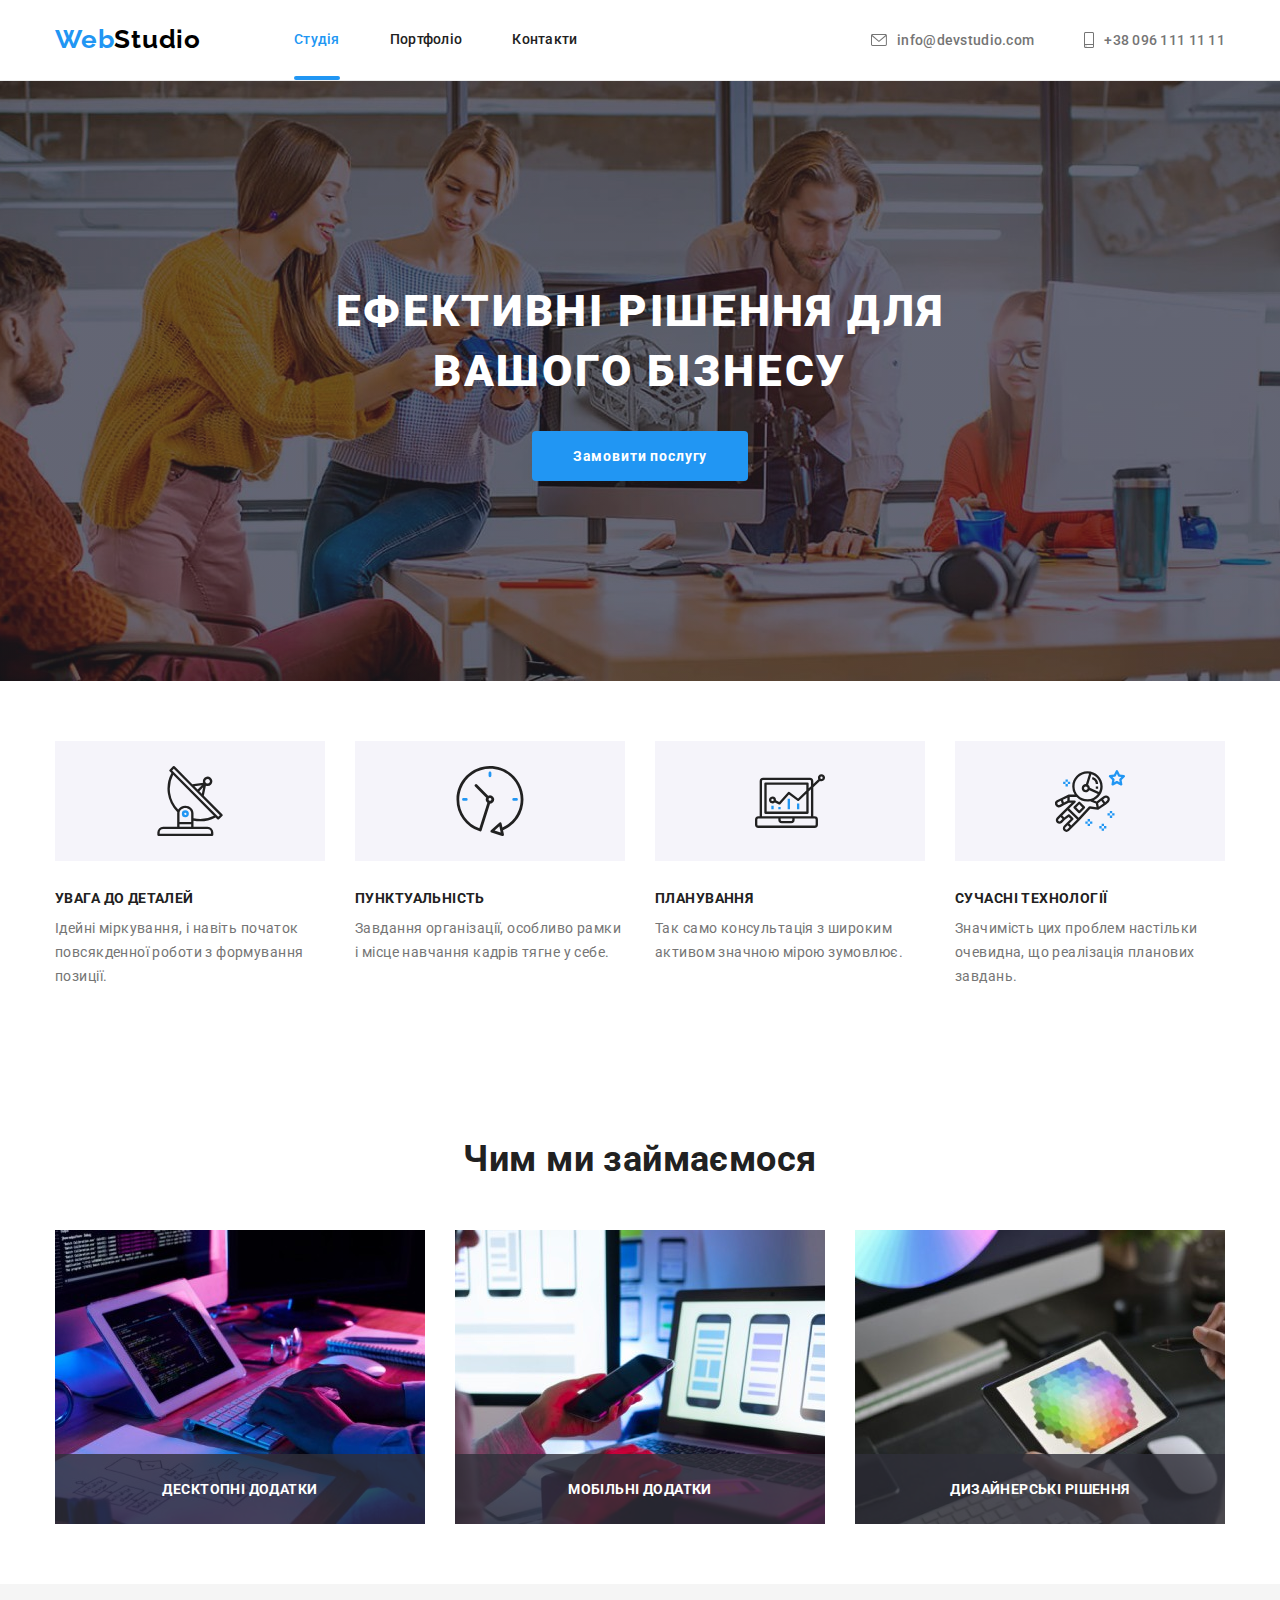
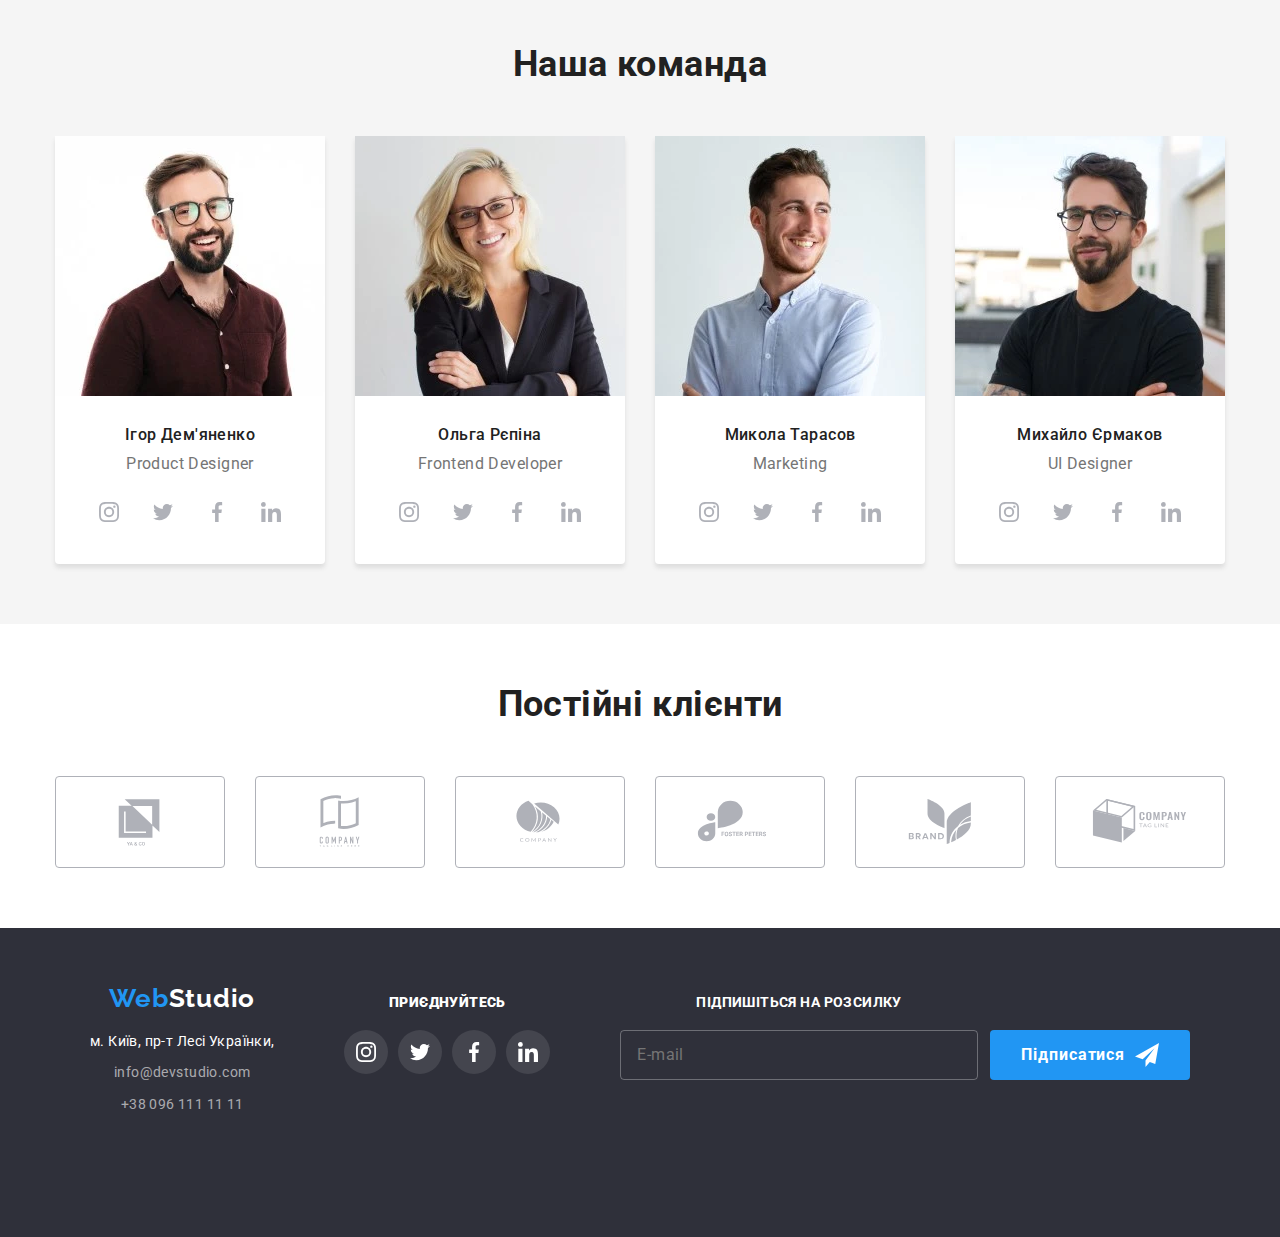
==== commit 5bf516ba: "responsive images" ====
--- a/index.html
+++ b/index.html
@@ -134,8 +134,8 @@
             <li class="doin__item">
               <div class="doing__thumb">
                 <img
-                  class="doing__pic"
-                  src="./images/Desktop-applications.jpg"
+                  srcset="./images/whatdo/key_lg@1x.jpg 1x, ./images/whatdo/key_lg@2x.jpg 2x"
+                  src="./images/key_lg@1x.jpg"
                   alt="Десктопні додатки"
                   width="370"
                   height="294"
@@ -147,9 +147,9 @@
             <li class="doin__item">
               <div class="doing__thumb">
                 <img
-                  class="doing__pic"
-                  src="./images/mobile-applications.jpg"
-                  alt="мобільні додатки"
+                  srcset="./images/whatdo/mob_lg@1x.jpg 1x, ./images/whatdo/mob_lg@2x.jpg 2x"
+                  src="./images/mob_lg@1x.jpg"
+                  alt="Мобільні додатки"
                   width="370"
                   height="294"
                 />
@@ -160,9 +160,9 @@
             <li class="doin__item">
               <div class="doing__thumb">
                 <img
-                  class="doing__pic"
-                  src="./images/design-solutions.jpg"
-                  alt="дизайнерські рішення"
+                  srcset="./images/whatdo/des_lg@1x.jpg 1x, ./images/whatdo/des_lg@2x.jpg 2x"
+                  src="./images/des_lg@1x.jpg"
+                  alt="Дизайнерські рішення"
                   width="370"
                   height="294"
                 />
@@ -180,12 +180,43 @@
           <h2 class="team__title section-title">Наша команда</h2>
           <ul class="team__list list">
             <li class="team__item">
-              <img
-                class="team__pic"
-                src="./images/Igor-photo.jpg"
-                alt="Фото Ігоря Дем'яненко"
-                width="450"
-              />
+              <picture>
+                <source
+                  media="(min-width: 1200px)"
+                  srcset="./images/team/igor_lg@1x.webp 1x, ./images/team/igor_lg@2x.webp 2x"
+                  type="image/webp"
+                />
+                <source
+                  media="(min-width: 1200px)"
+                  srcset="./images/team/igor_lg@1x.jpg 1x, ./images/team/igor_lg@2x.jpg 2x"
+                  type="image/jpg"
+                />
+                <source
+                  media="(min-width: 768px)"
+                  srcset="./images/team/igor_md@1x.webp 1x, ./images/team/igor_md@2x.webp 2x"
+                  type="image/webp"
+                />
+                <source
+                  media="(min-width: 768px)"
+                  srcset="./images/team/igor_md@1x.jpg 1x, ./images/team/igor_md@2x.jpg 2x"
+                  type="image/jpg"
+                />
+                <source
+                  media="(max-width: 767px)"
+                  srcset="./images/team/igor_sm@1x.webp 1x, ./images/team/igor_sm@2x.webp 2x"
+                  type="image/webp"
+                />
+                <source
+                  media="(max-width: 767px)"
+                  srcset="./images/team/igor_sm@1x.jpg 1x, ./images/team/igor_sm@2x.jpg 2x"
+                  type="image/jpg"
+                />
+                <img
+                  class="team-avatar"
+                  src="./images/team/igor_md@1x.jpg"
+                  alt="Фото Ігоря Дем'яненко"
+                />
+              </picture>
               <h3 class="team__name">Ігор Дем'яненко</h3>
               <p class="team__text">Product Designer</p>
               <ul class="socials-list list">
@@ -216,12 +247,43 @@
               </ul>
             </li>
             <li class="team__item">
-              <img
-                class="team__pic"
-                src="./images/Olga-photo.jpg"
-                alt="Фото Ольги Рєпіної"
-                width="450"
-              />
+              <picture>
+                <source
+                  media="(min-width: 1200px)"
+                  srcset="./images/team/olga_lg@1x.webp 1x, ./images/team/olga_lg@2x.webp 2x"
+                  type="image/webp"
+                />
+                <source
+                  media="(min-width: 1200px)"
+                  srcset="./images/team/olga_lg@1x.jpg 1x, ./images/team/olga_lg@2x.jpg 2x"
+                  type="image/jpg"
+                />
+                <source
+                  media="(min-width: 768px)"
+                  srcset="./images/team/olga_md@1x.webp 1x, ./images/team/olga_md@2x.webp 2x"
+                  type="image/webp"
+                />
+                <source
+                  media="(min-width: 768px)"
+                  srcset="./images/team/olga_md@1x.jpg 1x, ./images/team/olga_md@2x.jpg 2x"
+                  type="image/jpg"
+                />
+                <source
+                  media="(max-width: 767px)"
+                  srcset="./images/team/olga_sm@1x.webp 1x, ./images/team/olga_sm@2x.webp 2x"
+                  type="image/webp"
+                />
+                <source
+                  media="(max-width: 767px)"
+                  srcset="./images/team/olga_sm@1x.jpg 1x, ./images/team/olga_sm@2x.jpg 2x"
+                  type="image/jpg"
+                />
+                <img
+                  class="team-avatar"
+                  src="./images/team/olga_md@1x.jpg"
+                  alt="Фото Ольги Рєпіної"
+                />
+              </picture>
               <h3 class="team__name">Ольга Рєпіна</h3>
               <p class="team__text">Frontend Developer</p>
               <ul class="socials-list list">
@@ -252,12 +314,43 @@
               </ul>
             </li>
             <li class="team__item">
-              <img
-                class="team__pic"
-                src="./images/Mikola-Photo.jpg"
-                alt=" Фото Миколи Тарасова"
-                width="450"
-              />
+              <picture>
+                <source
+                  media="(min-width: 1200px)"
+                  srcset="./images/team/mik_lg@1x.webp 1x, ./images/team/mik_lg@2x.webp 2x"
+                  type="image/webp"
+                />
+                <source
+                  media="(min-width: 1200px)"
+                  srcset="./images/team/mik_lg@1x.jpg 1x, ./images/team/mik_lg@2x.jpg 2x"
+                  type="image/jpg"
+                />
+                <source
+                  media="(min-width: 768px)"
+                  srcset="./images/team/mik_md@1x.webp 1x, ./images/team/mik_md@2x.webp 2x"
+                  type="image/webp"
+                />
+                <source
+                  media="(min-width: 768px)"
+                  srcset="./images/team/mik_md@1x.jpg 1x, ./images/team/mik_md@2x.jpg 2x"
+                  type="image/jpg"
+                />
+                <source
+                  media="(max-width: 767px)"
+                  srcset="./images/team/mik_sm@1x.webp 1x, ./images/team/mik_sm@2x.webp 2x"
+                  type="image/webp"
+                />
+                <source
+                  media="(max-width: 767px)"
+                  srcset="./images/team/mik_sm@1x.jpg 1x, ./images/team/mik_sm@2x.jpg 2x"
+                  type="image/jpg"
+                />
+                <img
+                  class="team-avatar"
+                  src="./images/team/mik_md@1x.jpg"
+                  alt="Фото Миколи Тарасова"
+                />
+              </picture>
               <h3 class="team__name">Микола Тарасов</h3>
               <p class="team__text">Marketing</p>
               <ul class="socials-list list">
@@ -288,12 +381,43 @@
               </ul>
             </li>
             <li class="team__item">
-              <img
-                class="team__pic"
-                src="./images/Michael-Photo.jpg"
-                alt="Фото Михайла Єрмакова"
-                width="450"
-              />
+              <picture>
+                <source
+                  media="(min-width: 1200px)"
+                  srcset="./images/team/mih_lg@1x.webp 1x, ./images/team/mih_lg@2x.webp 2x"
+                  type="image/webp"
+                />
+                <source
+                  media="(min-width: 1200px)"
+                  srcset="./images/team/mih_lg@1x.jpg 1x, ./images/team/mih_lg@2x.jpg 2x"
+                  type="image/jpg"
+                />
+                <source
+                  media="(min-width: 768px)"
+                  srcset="./images/team/mih_md@1x.webp 1x, ./images/team/mih_md@2x.webp 2x"
+                  type="image/webp"
+                />
+                <source
+                  media="(min-width: 768px)"
+                  srcset="./images/team/mih_md@1x.jpg 1x, ./images/team/mih_md@2x.jpg 2x"
+                  type="image/jpg"
+                />
+                <source
+                  media="(max-width: 767px)"
+                  srcset="./images/team/mih_sm@1x.webp 1x, ./images/team/mih_sm@2x.webp 2x"
+                  type="image/webp"
+                />
+                <source
+                  media="(max-width: 767px)"
+                  srcset="./images/team/mih_sm@1x.jpg 1x, ./images/team/mih_sm@2x.jpg 2x"
+                  type="image/jpg"
+                />
+                <img
+                  class="team-avatar"
+                  src="./images/team/mih_md@1x.jpg"
+                  alt="Фото Михайла Єрмакова"
+                />
+              </picture>
               <h3 class="team__name">Михайло Єрмаков</h3>
               <p class="team__text">UI Designer</p>
               <ul class="socials-list list">
--- a/css/main.min.css
+++ b/css/main.min.css
@@ -1 +1 @@
-.footer-btn,.modal-btn{display:-webkit-box;display:-ms-flexbox;display:flex;-webkit-box-align:center;-ms-flex-align:center;align-items:center;-webkit-box-pack:center;-ms-flex-pack:center;justify-content:center;width:200px;height:50px;margin-left:auto;margin-right:auto;cursor:pointer;font-weight:700;font-size:16px;line-height:1.875;letter-spacing:.06em;color:#fff;background-color:#2196f3;border-radius:4px;border:none;-webkit-transition:background-color 250ms cubic-bezier(0.4, 0, 0.2, 1),-webkit-box-shadow 250ms cubic-bezier(0.4, 0, 0.2, 1);transition:background-color 250ms cubic-bezier(0.4, 0, 0.2, 1),-webkit-box-shadow 250ms cubic-bezier(0.4, 0, 0.2, 1);transition:background-color 250ms cubic-bezier(0.4, 0, 0.2, 1),box-shadow 250ms cubic-bezier(0.4, 0, 0.2, 1);transition:background-color 250ms cubic-bezier(0.4, 0, 0.2, 1),box-shadow 250ms cubic-bezier(0.4, 0, 0.2, 1),-webkit-box-shadow 250ms cubic-bezier(0.4, 0, 0.2, 1)}.footer-btn:hover,.modal-btn:hover,.footer-btn:focus,.modal-btn:focus{background-color:#188ce8;-webkit-box-shadow:0px 4px 4px rgba(0,0,0,.15);box-shadow:0px 4px 4px rgba(0,0,0,.15)}h1,h2,h3,p{margin:0}img{display:block;max-width:100%;height:auto}.list{padding:0;margin:0;list-style:none}.link{text-decoration:none}body{font-family:roboto,sans-serif;letter-spacing:.03em;color:#757575;background-color:#fff;font-size:14px}.container{max-width:480px;padding-left:15px;padding-right:15px;margin:0 auto}@media screen and (min-width: 768px){.container{max-width:768px}}@media screen and (min-width: 1200px){.container{min-width:1200px}}.section{margin:0px;padding-top:60px;padding-bottom:60px}.section-title{margin-bottom:50px;color:#212121}.visually-hidden{position:absolute;width:1px;height:1px;margin:-1px;border:0;padding:0;white-space:nowrap;-webkit-clip-path:inset(100%);clip-path:inset(100%);clip:rect(0 0 0 0);overflow:hidden}.logo{font-family:raleway,sans-serif;font-weight:700;font-size:24px;line-height:1.1666666667;letter-spacing:.03em;color:#000}@media screen and (min-width: 1200px){.logo{font-size:26px;line-height:.8387096774}}.page-footer__logo{display:block;margin-bottom:20px;color:#fff}.logo__part{color:#2196f3}.page-header{border-bottom:1px solid #ececec}@media screen and (max-width: 767px){.page-header{padding-top:16px;padding-bottom:16px}}.hidden-header{display:none}@media screen and (min-width: 768px){.hidden-header{display:-webkit-box;display:-ms-flexbox;display:flex;-webkit-box-align:center;-ms-flex-align:center;align-items:center}}.flex-header{display:-webkit-box;display:-ms-flexbox;display:flex;-webkit-box-align:center;-ms-flex-align:center;align-items:center}@media screen and (max-width: 1199px){.flex-header{-webkit-box-pack:justify;-ms-flex-pack:justify;justify-content:space-between}}.site-nav{display:none}@media screen and (min-width: 768px){.site-nav{display:-webkit-box;display:-ms-flexbox;display:flex;margin-left:87px;gap:50px}}@media screen and (min-width: 1199px){.site-nav{margin-left:93px}}.navigation{display:-webkit-box;display:-ms-flexbox;display:flex;-webkit-box-align:center;-ms-flex-align:center;align-items:center}.auth-nav{display:none}@media screen and (min-width: 768px){.auth-nav{display:block}}@media screen and (max-width: 1199px){.auth-nav{margin-left:90px}}@media screen and (min-width: 1200px){.auth-nav{display:-webkit-box;display:-ms-flexbox;display:flex;gap:50px;margin-left:auto}}@media screen and (max-width: 1199px){.auth-nav__item:not(:last-child){margin-bottom:10px}}.site-nav__link{display:block;padding-top:32px;padding-bottom:32px;font-weight:500;line-height:1.14;letter-spacing:.02em;position:relative;color:#212121;-webkit-transition:color 250ms cubic-bezier(0.4, 0, 0.2, 1);transition:color 250ms cubic-bezier(0.4, 0, 0.2, 1)}.site-nav__link:focus,.site-nav__link:hover{color:#2196f3}.site-nav__link--ative{color:#2196f3}.site-nav__link::after{position:absolute;content:"";display:block;width:100%;height:4px;bottom:0;background-color:#2196f3;border-radius:2px;opacity:0;-webkit-transform:translateY(-15px) scale(0.3);transform:translateY(-15px) scale(0.3);-webkit-transition:opacity 250ms cubic-bezier(0.4, 0, 0.2, 1),-webkit-transform 250ms cubic-bezier(0.4, 0, 0.2, 1);transition:opacity 250ms cubic-bezier(0.4, 0, 0.2, 1),-webkit-transform 250ms cubic-bezier(0.4, 0, 0.2, 1);transition:opacity 250ms cubic-bezier(0.4, 0, 0.2, 1),transform 250ms cubic-bezier(0.4, 0, 0.2, 1);transition:opacity 250ms cubic-bezier(0.4, 0, 0.2, 1),transform 250ms cubic-bezier(0.4, 0, 0.2, 1),-webkit-transform 250ms cubic-bezier(0.4, 0, 0.2, 1)}.site-nav__link:hover::after{opacity:1;-webkit-transform:translateY(0) scale(1);transform:translateY(0) scale(1)}.site-nav__link--ative.site-nav__link::after{opacity:1;-webkit-transform:translateY(0);transform:translateY(0)}.auth-nav__link{display:-webkit-box;display:-ms-flexbox;display:flex;-webkit-box-align:center;-ms-flex-align:center;align-items:center;color:#757575;font-weight:500;letter-spacing:.02em;-webkit-transition:color 250ms cubic-bezier(0.4, 0, 0.2, 1);transition:color 250ms cubic-bezier(0.4, 0, 0.2, 1)}.auth-nav__link:focus,.auth-nav__link:hover{color:#2196f3}@media screen and (max-width: 1199px){.auth-nav__link{font-size:12px;line-height:1.1666666667}}.auth-nav__icon{margin-right:10px;fill:currentColor}.auth-nav__icon.first-icon{width:14px;height:10px}.auth-nav__icon.second-icon{width:10px;height:14px}@media screen and (min-width: 1200px){.auth-nav__icon.first-icon{width:16px;height:12px}.auth-nav__icon.second-icon{width:10px;height:16px}}.hero{background-color:#2f303a;max-width:480px;text-align:center;padding:118px 0;margin-left:auto;margin-right:auto;background-image:-webkit-gradient(linear, left top, left bottom, from(rgba(47, 48, 58, 0.4)), to(rgba(47, 48, 58, 0.4))),url(../images/hero-bgi.jpg);background-image:linear-gradient(rgba(47, 48, 58, 0.4), rgba(47, 48, 58, 0.4)),url(../images/hero-bgi.jpg);background-repeat:no-repeat;background-position:center;background-size:cover}@media screen and (min-width: 768px){.hero{max-width:768px}}@media screen and (min-width: 1200px){.hero{padding:200px 0;max-width:1600px}}.hero-title{margin-bottom:30px;color:#fff;font-weight:900;font-size:26px;line-height:1.6153846154;letter-spacing:.06em;text-transform:uppercase}@media screen and (min-width: 1200px){.hero-title{font-size:44px;line-height:1.3636363636}}.hero-button{min-width:216px;min-height:50px;padding:10px 32px;border:0;border-radius:4px;color:#fff;background-color:#2196f3;font-family:inherit;cursor:pointer;letter-spacing:.06em;font-weight:700;-webkit-transition:background-color 250ms cubic-bezier(0.4, 0, 0.2, 1);transition:background-color 250ms cubic-bezier(0.4, 0, 0.2, 1)}.hero-button:hover,.hero-button:focus{background-color:#188ce8}@media screen and (min-width: 768px){.feauters__list{display:-webkit-box;display:-ms-flexbox;display:flex;-ms-flex-wrap:wrap;flex-wrap:wrap;gap:30px}}.feauters__item{max-width:450px;margin-bottom:30px}@media screen and (min-width: 768px){.feauters__item{-ms-flex-preferred-size:calc((100% - 30px)/2);flex-basis:calc((100% - 30px)/2)}}@media screen and (min-width: 1200px){.feauters__item{-ms-flex-preferred-size:calc((100% - 90px)/4);flex-basis:calc((100% - 90px)/4)}}.feauters__thumb{display:-webkit-box;display:-ms-flexbox;display:flex;-webkit-box-align:center;-ms-flex-align:center;align-items:center;-webkit-box-pack:center;-ms-flex-pack:center;justify-content:center;max-width:450px;height:120px;margin-bottom:30px;background-color:#f5f4fa}@media screen and (min-width: 768px){.feauters__thumb{width:354px}}@media screen and (min-width: 1200px){.feauters__thumb{width:270px}}.feauters__title{margin-bottom:10px;text-align:center;font-size:14px;line-height:1.14;text-transform:uppercase;color:#212121}@media screen and (min-width: 768px){.feauters__title{text-align:left}}.feauters__text{font-size:14px;line-height:1.71}.doing{display:none}@media screen and (min-width: 1200px){.doing{display:block}}.doing__list{display:-webkit-box;display:-ms-flexbox;display:flex;gap:30px}.doing__item{-ms-flex-preferred-size:calc((100% - 60px)/3);flex-basis:calc((100% - 60px)/3)}.section-title{font-size:36px;line-height:1.16;text-align:center}.doing__thumb{position:relative}.doing__text{position:absolute;width:100%;height:70px;bottom:0;display:-webkit-box;display:-ms-flexbox;display:flex;-webkit-box-pack:center;-ms-flex-pack:center;justify-content:center;-webkit-box-align:center;-ms-flex-align:center;align-items:center;font-weight:700;font-size:14px;line-height:16px;text-align:center;letter-spacing:.03em;text-transform:uppercase;color:#fff;background:rgba(47,48,58,.8)}.team{background-color:#f5f5f5}@media screen and (min-width: 768px){.team__list{display:-webkit-box;display:-ms-flexbox;display:flex;-ms-flex-wrap:wrap;flex-wrap:wrap;gap:30px}}.team__item{max-width:450px;border-bottom-left-radius:4px;border-bottom-right-radius:4px;padding-bottom:30px;margin-bottom:30px;background-color:#fff;-webkit-box-shadow:0px 4px 4px rgba(96,96,96,.15);box-shadow:0px 4px 4px rgba(96,96,96,.15)}.team__item:last-child{margin-bottom:0}@media screen and (min-width: 768px){.team__item{-ms-flex-preferred-size:calc((100% - 30px)/2);flex-basis:calc((100% - 30px)/2);margin:0}}@media screen and (min-width: 1200px){.team__item{-ms-flex-preferred-size:calc((100% - 90px)/4);flex-basis:calc((100% - 90px)/4)}}.team__pic{margin-bottom:30px}.team__name{margin-bottom:10px;font-weight:500;font-size:16px;line-height:1.18;color:#212121;text-align:center}.team__text{margin-bottom:16px;font-size:16px;line-height:1.18;text-align:center}.socials-list{display:-webkit-box;display:-ms-flexbox;display:flex;gap:10px;text-align:center;-webkit-box-pack:center;-ms-flex-pack:center;justify-content:center}.socials-list__item{display:-webkit-box;display:-ms-flexbox;display:flex;-webkit-box-align:center;-ms-flex-align:center;align-items:center;-webkit-box-pack:center;-ms-flex-pack:center;justify-content:center;width:44px;height:44px;fill:#afb1b8;border-radius:50%;-webkit-transition:fill 250ms cubic-bezier(0.4, 0, 0.2, 1),background-color 250ms cubic-bezier(0.4, 0, 0.2, 1);transition:fill 250ms cubic-bezier(0.4, 0, 0.2, 1),background-color 250ms cubic-bezier(0.4, 0, 0.2, 1)}.socials-list__item:hover,.socials-list__item:focus{fill:#fff;background-color:#2196f3}.customers__list{display:-webkit-box;display:-ms-flexbox;display:flex;-ms-flex-wrap:wrap;flex-wrap:wrap;-webkit-box-pack:center;-ms-flex-pack:center;justify-content:center;text-align:center;gap:30px}.customer__item{cursor:pointer;display:-webkit-box;display:-ms-flexbox;display:flex;-webkit-box-pack:center;-ms-flex-pack:center;justify-content:center;-webkit-box-align:center;-ms-flex-align:center;align-items:center;border:1px solid #afb1b8;border-radius:4px;fill:#afb1b8;width:210px;height:92px;-webkit-transition:fill 250ms cubic-bezier(0.4, 0, 0.2, 1),border 250ms cubic-bezier(0.4, 0, 0.2, 1);transition:fill 250ms cubic-bezier(0.4, 0, 0.2, 1),border 250ms cubic-bezier(0.4, 0, 0.2, 1)}.customer__item:hover,.customer__item:focus{border-color:#2196f3;fill:#2196f3}@media screen and (min-width: 1200px){.customer__item{width:170px}}.customer__logo{width:106px;height:60px;fill:inherit}.backdrop{z-index:12;position:fixed;top:0;left:0;width:100%;height:100%;background-color:rgba(0,0,0,.2);opacity:1;-webkit-transition:opacity 250ms cubic-bezier(0.4, 0, 0.2, 1);transition:opacity 250ms cubic-bezier(0.4, 0, 0.2, 1)}.backdrop.is-hidden{opacity:0;pointer-events:none}.modal{z-index:13;position:relative;position:absolute;top:50%;left:50%;-webkit-filter:blur(0);filter:blur(0);-webkit-transform:translate(-50%, -50%) rotate(0deg);transform:translate(-50%, -50%) rotate(0deg);-webkit-transition:-webkit-transform 500ms cubic-bezier(0.4, 0, 0.2, 1);transition:-webkit-transform 500ms cubic-bezier(0.4, 0, 0.2, 1);transition:transform 500ms cubic-bezier(0.4, 0, 0.2, 1);transition:transform 500ms cubic-bezier(0.4, 0, 0.2, 1), -webkit-transform 500ms cubic-bezier(0.4, 0, 0.2, 1);width:450px;height:609px;background-color:#fff}.backdrop.is-hidden .modal{-webkit-filter:blur(50px);filter:blur(50px);-webkit-transform:translate(-50%, -150%) rotate(-90deg);transform:translate(-50%, -150%) rotate(-90deg)}.close-btn{position:absolute;top:8px;right:8px;display:-webkit-box;display:-ms-flexbox;display:flex;-webkit-box-pack:center;-ms-flex-pack:center;justify-content:center;-webkit-box-align:center;-ms-flex-align:center;align-items:center;width:30px;height:30px;border-radius:50%;border:1px solid rgba(0,0,0,.1);background-color:#fff;-webkit-transition:background-color 250ms cubic-bezier(0.4, 0, 0.2, 1),-webkit-box-shadow 250ms cubic-bezier(0.4, 0, 0.2, 1);transition:background-color 250ms cubic-bezier(0.4, 0, 0.2, 1),-webkit-box-shadow 250ms cubic-bezier(0.4, 0, 0.2, 1);transition:background-color 250ms cubic-bezier(0.4, 0, 0.2, 1),box-shadow 250ms cubic-bezier(0.4, 0, 0.2, 1);transition:background-color 250ms cubic-bezier(0.4, 0, 0.2, 1),box-shadow 250ms cubic-bezier(0.4, 0, 0.2, 1),-webkit-box-shadow 250ms cubic-bezier(0.4, 0, 0.2, 1)}.close-btn:hover,.close-btn:focus{background-color:#2196f3;-webkit-box-shadow:0px 3px 1px rgba(0,0,0,.1),0px 1px 2px rgba(0,0,0,.08),0px 2px 2px rgba(0,0,0,.12);box-shadow:0px 3px 1px rgba(0,0,0,.1),0px 1px 2px rgba(0,0,0,.08),0px 2px 2px rgba(0,0,0,.12)}.close-icon{width:18px;height:18px;-webkit-transition:fill 250ms cubic-bezier(0.4, 0, 0.2, 1);transition:fill 250ms cubic-bezier(0.4, 0, 0.2, 1)}.close-btn:hover .close-icon,.close-btn:focus .close-icon{fill:#fff}.modal-form{padding:40px}.modal-title{text-align:center;font-weight:700;font-size:20px;line-height:1.15;text-align:center;letter-spacing:.03em;color:#212121;margin-bottom:12px}.form-block{max-width:100%;position:relative;margin-bottom:10px}.form-label,.comment-field{font-size:12px;line-height:1.1666666667;letter-spacing:.01em;color:#757575}.form-label{margin-bottom:4px;display:block}.form-field{width:100%;padding:11px;padding-left:42px;border:1px solid rgba(33,33,33,.2);border-radius:4px;-webkit-transition:border 250ms cubic-bezier(0.4, 0, 0.2, 1);transition:border 250ms cubic-bezier(0.4, 0, 0.2, 1)}.form-field:focus,.form-field:hover{border-color:#2196f3}.comment-field{resize:none;padding-top:12px;padding-left:16px;height:120px;color:rgba(117,117,117,.5)}:focus-visible{outline:rgba(0,0,0,0)}.form-icon{position:absolute;top:30px;left:12px;-webkit-transition:fill 250ms cubic-bezier(0.4, 0, 0.2, 1);transition:fill 250ms cubic-bezier(0.4, 0, 0.2, 1)}.form-field:focus+.form-icon,.form-field:hover+.form-icon{fill:#2196f3}.policy-block{position:relative;display:-webkit-box;display:-ms-flexbox;display:flex;-webkit-box-align:center;-ms-flex-align:center;align-items:center;-webkit-box-pack:center;-ms-flex-pack:center;justify-content:center}.policy-lable{font-size:12px;line-height:1.1666666667;letter-spacing:.03em;color:#757575;margin-bottom:30px;margin-left:8px}.policy-link{color:#2196f3}.modal-check{-webkit-appearance:none;-moz-appearance:none;appearance:none}.policy-icon{position:absolute;top:-2px;left:0;width:16px;height:15px;background-image:url(../images/icon-check.svg);border-radius:2px;border:2px solid #212121;-webkit-transition:border 250ms cubic-bezier(0.4, 0, 0.2, 1),background-color 250ms cubic-bezier(0.4, 0, 0.2, 1);transition:border 250ms cubic-bezier(0.4, 0, 0.2, 1),background-color 250ms cubic-bezier(0.4, 0, 0.2, 1)}.modal-check:checked+.policy-icon{background-color:#2196f3;background-size:contain;border:none}.modal-btn{padding:10px 52px}.page-footer{padding-top:60px;padding-bottom:60px;text-align:center;background-color:#2f303a}@media screen and (min-width: 768px){.footer-flex{display:-webkit-box;display:-ms-flexbox;display:flex;-ms-flex-pack:distribute;justify-content:space-around;-ms-flex-wrap:wrap;flex-wrap:wrap;-webkit-box-align:baseline;-ms-flex-align:baseline;align-items:baseline}}.contacts{font-style:normal;font-size:14px;line-height:1.71}.contacts .item{margin-bottom:8px}.contacts .item:last-child{margin-bottom:89px}@media screen and (min-width: 768px){.contacts .item:last-child{margin-bottom:60px}}.contacts .link{color:rgba(255,255,255,.6);-webkit-transition:color 250ms cubic-bezier(0.4, 0, 0.2, 1);transition:color 250ms cubic-bezier(0.4, 0, 0.2, 1)}.contacts .location{color:#fff}.contacts .link:hover,.contacts .link:focus{color:#2196f3}.join{color:#fff;margin-bottom:20px;font-weight:700;font-size:14px;line-height:16px;letter-spacing:.03em;text-transform:uppercase}.socials{display:-webkit-box;display:-ms-flexbox;display:flex;-webkit-box-pack:center;-ms-flex-pack:center;justify-content:center;gap:10px;margin-bottom:60px}.socials-link{display:-webkit-box;display:-ms-flexbox;display:flex;-webkit-box-pack:center;-ms-flex-pack:center;justify-content:center;-webkit-box-align:center;-ms-flex-align:center;align-items:center;border-radius:50%;background-color:rgba(255,255,255,.1);width:44px;height:44px;-webkit-transition:background-color 250ms cubic-bezier(0.4, 0, 0.2, 1);transition:background-color 250ms cubic-bezier(0.4, 0, 0.2, 1)}.socials-link:hover,.socials-link:focus{background-color:#2196f3}.socials-logo{width:20px;height:20px;fill:#fff}@media screen and (min-width: 1200px){.footer-form{display:-webkit-box;display:-ms-flexbox;display:flex;-webkit-box-align:end;-ms-flex-align:end;align-items:flex-end}}.footer-form-lable{font-weight:700;font-size:14px;line-height:1.1428571429;letter-spacing:.03em;text-transform:uppercase;color:#fff}.footer-form-field{display:-webkit-box;display:-ms-flexbox;display:flex;-webkit-box-align:center;-ms-flex-align:center;align-items:center;-webkit-box-pack:center;-ms-flex-pack:center;justify-content:center;width:450px;height:50px;padding:15px 16px;margin-top:20px;margin-bottom:20px;font-weight:400;font-size:16px;line-height:4;letter-spacing:.03em;color:rgba(255,255,255,.6);border:1px solid rgba(255,255,255,.3);border-radius:4px;-webkit-transition:border 250ms cubic-bezier(0.4, 0, 0.2, 1);transition:border 250ms cubic-bezier(0.4, 0, 0.2, 1);background-color:inherit}.footer-form-field:focus,.footer-form-field:hover{border:1px solid #2196f3;outline:#2196f3}@media screen and (min-width: 1200px){.footer-form-field{width:358px;margin-bottom:0px}}.footer-btn{padding:10px 28px}@media screen and (min-width: 1200px){.footer-btn{margin-left:12px}}.footer-form-icon{margin-left:10px;fill:#fff}.filter{display:-webkit-box;display:-ms-flexbox;display:flex;-webkit-box-pack:left;-ms-flex-pack:left;justify-content:left;-ms-flex-wrap:wrap;flex-wrap:wrap;gap:8px;margin-bottom:50px;width:326px}.filter__btn{padding:6px 22px;border:0;border-radius:4px;font-weight:500;font-size:16px;line-height:1.62;color:#212121;background-color:#f5f5f5;letter-spacing:.03em;cursor:pointer;-webkit-transition:background-color 250ms cubic-bezier(0.4, 0, 0.2, 1),color 250ms cubic-bezier(0.4, 0, 0.2, 1),-webkit-box-shadow 250ms cubic-bezier(0.4, 0, 0.2, 1);transition:background-color 250ms cubic-bezier(0.4, 0, 0.2, 1),color 250ms cubic-bezier(0.4, 0, 0.2, 1),-webkit-box-shadow 250ms cubic-bezier(0.4, 0, 0.2, 1);transition:background-color 250ms cubic-bezier(0.4, 0, 0.2, 1),color 250ms cubic-bezier(0.4, 0, 0.2, 1),box-shadow 250ms cubic-bezier(0.4, 0, 0.2, 1);transition:background-color 250ms cubic-bezier(0.4, 0, 0.2, 1),color 250ms cubic-bezier(0.4, 0, 0.2, 1),box-shadow 250ms cubic-bezier(0.4, 0, 0.2, 1),-webkit-box-shadow 250ms cubic-bezier(0.4, 0, 0.2, 1)}.filter__btn:hover,.filter__btn:focus{color:#fff;background-color:#2196f3;-webkit-box-shadow:0px 3px 1px rgba(0,0,0,.1),0px 1px 2px rgba(0,0,0,.08),0px 2px 2px rgba(0,0,0,.12);box-shadow:0px 3px 1px rgba(0,0,0,.1),0px 1px 2px rgba(0,0,0,.08),0px 2px 2px rgba(0,0,0,.12)}.card-list__item{margin-bottom:30px;max-width:450px;-webkit-transition:-webkit-box-shadow 250ms cubic-bezier(0.4, 0, 0.2, 1);transition:-webkit-box-shadow 250ms cubic-bezier(0.4, 0, 0.2, 1);transition:box-shadow 250ms cubic-bezier(0.4, 0, 0.2, 1);transition:box-shadow 250ms cubic-bezier(0.4, 0, 0.2, 1), -webkit-box-shadow 250ms cubic-bezier(0.4, 0, 0.2, 1)}.card-list__item:last-child{margin-bottom:0}.card-list__item:focus,.card-list__item:hover{-webkit-box-shadow:0px 1px 1px rgba(0,0,0,.12),0px 4px 4px rgba(0,0,0,.06),1px 4px 6px rgba(0,0,0,.16);box-shadow:0px 1px 1px rgba(0,0,0,.12),0px 4px 4px rgba(0,0,0,.06),1px 4px 6px rgba(0,0,0,.16)}.card-list__title{margin-bottom:4px;font-weight:700;font-size:18px;line-height:2;letter-spacing:.06em;color:#212121}.card-list__desc{font-size:16px;line-height:1.87;color:#757575}.bordered-part{padding-top:20px;padding-bottom:20px;padding-left:24px;border:1px solid #eee}.card-list__thumb{position:relative;overflow:hidden}.card-list__thumb::before{position:absolute;display:inline-block;top:100%;-webkit-transition:-webkit-transform 250ms cubic-bezier(0.4, 0, 0.2, 1);transition:-webkit-transform 250ms cubic-bezier(0.4, 0, 0.2, 1);transition:transform 250ms cubic-bezier(0.4, 0, 0.2, 1);transition:transform 250ms cubic-bezier(0.4, 0, 0.2, 1), -webkit-transform 250ms cubic-bezier(0.4, 0, 0.2, 1);content:"";width:100%;height:100%;background-color:rgba(33,150,243,.9)}.card-list__link:hover .card-list__thumb::before{-webkit-transform:translateY(-100%);transform:translateY(-100%)}.card-list__text{position:absolute;top:50%;left:50%;-webkit-transform:translate(-50%, 50%);transform:translate(-50%, 50%);min-width:322px;min-height:168px;padding:63px 24px;font-weight:400;font-size:18px;line-height:1.5555555556;letter-spacing:.03em;color:#fff;-webkit-transition:-webkit-transform 250ms cubic-bezier(0.4, 0, 0.2, 1);transition:-webkit-transform 250ms cubic-bezier(0.4, 0, 0.2, 1);transition:transform 250ms cubic-bezier(0.4, 0, 0.2, 1);transition:transform 250ms cubic-bezier(0.4, 0, 0.2, 1), -webkit-transform 250ms cubic-bezier(0.4, 0, 0.2, 1)}.card-list__link:hover .card-list__text{-webkit-transform:translate(-50%, -50%);transform:translate(-50%, -50%)}.burger-btn{background-color:#fff;border:none;width:40px;height:40px;z-index:11}.burger-btn .icon-cross{opacity:0}.burger-btn.is-open .icon-cross{opacity:1}.burger-btn.is-open .icon-menu{opacity:0}@media screen and (min-width: 768px){.burger-btn{display:none}}.burger-btn__icon{width:24px;height:16px}.menu{position:fixed;top:0;left:100%;width:100%;background-color:#fff;padding:48px 40px;-webkit-transition:-webkit-transform 250ms cubic-bezier(0.4, 0, 0.2, 1);transition:-webkit-transform 250ms cubic-bezier(0.4, 0, 0.2, 1);transition:transform 250ms cubic-bezier(0.4, 0, 0.2, 1);transition:transform 250ms cubic-bezier(0.4, 0, 0.2, 1), -webkit-transform 250ms cubic-bezier(0.4, 0, 0.2, 1)}.menu.is-open{-webkit-transform:translatex(-100%);transform:translatex(-100%)}.menu__item{margin-bottom:35px}.menu__item:last-child{margin-bottom:302px}.menu__link{text-decoration:none;font-size:40px;line-height:1.175;letter-spacing:.02em;color:#212121}.menu__link--active{color:#2196f3}.menu__contacts-item{margin-bottom:32px}.menu__contacts-item:last-child{margin-bottom:64px}.menu__tel{font-size:34px;line-height:1.1764705882;letter-spacing:.02em;color:#2196f3}.menu__mail{font-size:24px;line-height:1.1666666667;letter-spacing:.02em;color:#757575}.menu__social-list{display:-webkit-box;display:-ms-flexbox;display:flex;-webkit-box-pack:center;-ms-flex-pack:center;justify-content:center}.menu__social-item{padding-right:10px;padding-left:10px;border-right:1px solid rgba(33,33,33,.2)}.menu__social-item:last-child{border:none}.menu__social-link{font-size:18px;line-height:1.2222222222;letter-spacing:.02em;color:#2196f3}/*# sourceMappingURL=main.min.css.map */+.footer-btn,.modal-btn{display:-webkit-box;display:-ms-flexbox;display:flex;-webkit-box-align:center;-ms-flex-align:center;align-items:center;-webkit-box-pack:center;-ms-flex-pack:center;justify-content:center;width:200px;height:50px;margin-left:auto;margin-right:auto;cursor:pointer;font-weight:700;font-size:16px;line-height:1.875;letter-spacing:.06em;color:#fff;background-color:#2196f3;border-radius:4px;border:none;-webkit-transition:background-color 250ms cubic-bezier(0.4, 0, 0.2, 1),-webkit-box-shadow 250ms cubic-bezier(0.4, 0, 0.2, 1);transition:background-color 250ms cubic-bezier(0.4, 0, 0.2, 1),-webkit-box-shadow 250ms cubic-bezier(0.4, 0, 0.2, 1);transition:background-color 250ms cubic-bezier(0.4, 0, 0.2, 1),box-shadow 250ms cubic-bezier(0.4, 0, 0.2, 1);transition:background-color 250ms cubic-bezier(0.4, 0, 0.2, 1),box-shadow 250ms cubic-bezier(0.4, 0, 0.2, 1),-webkit-box-shadow 250ms cubic-bezier(0.4, 0, 0.2, 1)}.footer-btn:hover,.modal-btn:hover,.footer-btn:focus,.modal-btn:focus{background-color:#188ce8;-webkit-box-shadow:0px 4px 4px rgba(0,0,0,.15);box-shadow:0px 4px 4px rgba(0,0,0,.15)}h1,h2,h3,p{margin:0}img{display:block;max-width:100%;height:auto}.list{padding:0;margin:0;list-style:none}.link{text-decoration:none}body{font-family:roboto,sans-serif;letter-spacing:.03em;color:#757575;background-color:#fff;font-size:14px}body.modal-open{overflow:hidden}@media screen and (max-width: 1199px){body.mobile-menu-open{overflow:hidden}}.container{max-width:480px;padding-left:15px;padding-right:15px;margin:0 auto}@media screen and (min-width: 768px){.container{max-width:768px}}@media screen and (min-width: 1200px){.container{max-width:1200px}}.section{margin:0px;padding-top:60px;padding-bottom:60px}.section-title{margin-bottom:50px;color:#212121}.visually-hidden{position:absolute;width:1px;height:1px;margin:-1px;border:0;padding:0;white-space:nowrap;-webkit-clip-path:inset(100%);clip-path:inset(100%);clip:rect(0 0 0 0);overflow:hidden}.logo{font-family:raleway,sans-serif;font-weight:700;font-size:24px;line-height:1.1666666667;letter-spacing:.03em;color:#000}@media screen and (min-width: 1200px){.logo{font-size:26px;line-height:.8387096774}}.page-footer__logo{display:block;margin-bottom:20px;color:#fff}.logo__part{color:#2196f3}.page-header{border-bottom:1px solid #ececec}@media screen and (max-width: 767px){.page-header{padding-top:16px;padding-bottom:16px}}.hidden-header{display:none}@media screen and (min-width: 768px){.hidden-header{display:-webkit-box;display:-ms-flexbox;display:flex;-webkit-box-align:center;-ms-flex-align:center;align-items:center}}.flex-header{display:-webkit-box;display:-ms-flexbox;display:flex;-webkit-box-align:center;-ms-flex-align:center;align-items:center}@media screen and (max-width: 1199px){.flex-header{-webkit-box-pack:justify;-ms-flex-pack:justify;justify-content:space-between}}.site-nav{display:none}@media screen and (min-width: 768px){.site-nav{display:-webkit-box;display:-ms-flexbox;display:flex;margin-left:87px;gap:50px}}@media screen and (min-width: 1199px){.site-nav{margin-left:93px}}.navigation{display:-webkit-box;display:-ms-flexbox;display:flex;-webkit-box-align:center;-ms-flex-align:center;align-items:center}.auth-nav{display:none}@media screen and (min-width: 768px){.auth-nav{display:block}}@media screen and (max-width: 1199px){.auth-nav{margin-left:90px}}@media screen and (min-width: 1200px){.auth-nav{display:-webkit-box;display:-ms-flexbox;display:flex;gap:50px;margin-left:auto}}@media screen and (max-width: 1199px){.auth-nav__item:not(:last-child){margin-bottom:10px}}.site-nav__link{display:block;padding-top:32px;padding-bottom:32px;font-weight:500;line-height:1.14;letter-spacing:.02em;position:relative;color:#212121;-webkit-transition:color 250ms cubic-bezier(0.4, 0, 0.2, 1),-webkit-filter 250ms cubic-bezier(0.4, 0, 0.2, 1);transition:color 250ms cubic-bezier(0.4, 0, 0.2, 1),-webkit-filter 250ms cubic-bezier(0.4, 0, 0.2, 1);transition:color 250ms cubic-bezier(0.4, 0, 0.2, 1),filter 250ms cubic-bezier(0.4, 0, 0.2, 1);transition:color 250ms cubic-bezier(0.4, 0, 0.2, 1),filter 250ms cubic-bezier(0.4, 0, 0.2, 1),-webkit-filter 250ms cubic-bezier(0.4, 0, 0.2, 1)}.site-nav__link:focus,.site-nav__link:hover{color:#2196f3}.site-nav__link--ative{color:#2196f3}.site-nav__link::after{position:absolute;content:"";display:block;width:100%;height:4px;bottom:0;background-color:#2196f3;border-radius:2px;opacity:0;-webkit-transform:translateY(-15px) scale(0.3);transform:translateY(-15px) scale(0.3);-webkit-transition:opacity 250ms cubic-bezier(0.4, 0, 0.2, 1),-webkit-transform 250ms cubic-bezier(0.4, 0, 0.2, 1);transition:opacity 250ms cubic-bezier(0.4, 0, 0.2, 1),-webkit-transform 250ms cubic-bezier(0.4, 0, 0.2, 1);transition:opacity 250ms cubic-bezier(0.4, 0, 0.2, 1),transform 250ms cubic-bezier(0.4, 0, 0.2, 1);transition:opacity 250ms cubic-bezier(0.4, 0, 0.2, 1),transform 250ms cubic-bezier(0.4, 0, 0.2, 1),-webkit-transform 250ms cubic-bezier(0.4, 0, 0.2, 1)}.site-nav__link:hover::after{opacity:1;-webkit-transform:translateY(0) scale(1);transform:translateY(0) scale(1)}.site-nav__link--ative.site-nav__link::after{opacity:1;-webkit-transform:translateY(0);transform:translateY(0)}.auth-nav__link{display:-webkit-box;display:-ms-flexbox;display:flex;-webkit-box-align:center;-ms-flex-align:center;align-items:center;color:#757575;font-weight:500;letter-spacing:.02em;-webkit-transition:color 250ms cubic-bezier(0.4, 0, 0.2, 1),-webkit-filter 250ms cubic-bezier(0.4, 0, 0.2, 1);transition:color 250ms cubic-bezier(0.4, 0, 0.2, 1),-webkit-filter 250ms cubic-bezier(0.4, 0, 0.2, 1);transition:color 250ms cubic-bezier(0.4, 0, 0.2, 1),filter 250ms cubic-bezier(0.4, 0, 0.2, 1);transition:color 250ms cubic-bezier(0.4, 0, 0.2, 1),filter 250ms cubic-bezier(0.4, 0, 0.2, 1),-webkit-filter 250ms cubic-bezier(0.4, 0, 0.2, 1)}.auth-nav__link:focus,.auth-nav__link:hover{color:#2196f3}@media screen and (max-width: 1199px){.auth-nav__link{font-size:12px;line-height:1.1666666667}}.auth-nav__icon{margin-right:10px;fill:currentColor}.auth-nav__icon.first-icon{width:14px;height:10px}.auth-nav__icon.second-icon{width:10px;height:14px}@media screen and (min-width: 1200px){.auth-nav__icon.first-icon{width:16px;height:12px}.auth-nav__icon.second-icon{width:10px;height:16px}}.hero{background-color:#2f303a;max-width:1600px;text-align:center;padding:118px 0;margin-left:auto;margin-right:auto;background-image:-webkit-gradient(linear, left top, left bottom, from(rgba(47, 48, 58, 0.4)), to(rgba(47, 48, 58, 0.4))),url(../images/hero-bgi.jpg);background-image:linear-gradient(rgba(47, 48, 58, 0.4), rgba(47, 48, 58, 0.4)),url(../images/hero-bgi.jpg);background-repeat:no-repeat;background-position:center;background-size:cover;background-image:-webkit-gradient(linear, left top, right top, from(rgba(47, 48, 58, 0.4)), to(rgba(47, 48, 58, 0.4))),url("../images/hero/bg_sm@1x.jpg");background-image:linear-gradient(to right, rgba(47, 48, 58, 0.4), rgba(47, 48, 58, 0.4)),url("../images/hero/bg_sm@1x.jpg")}@media screen and (min-width: 1200px){.hero{padding:200px 0}}@media(min-device-pixel-ratio: 2),(-webkit-min-device-pixel-ratio: 2),(min-resolution: 192dpi),(min-resolution: 2dppx){.hero{background-image:-webkit-gradient(linear, left top, right top, from(rgba(47, 48, 58, 0.4)), to(rgba(47, 48, 58, 0.4))),url("../images/hero/bg_sm@2x.jpg");background-image:linear-gradient(to right, rgba(47, 48, 58, 0.4), rgba(47, 48, 58, 0.4)),url("../images/hero/bg_sm@2x.jpg")}}@media screen and (min-width: 768px){.hero{background-image:-webkit-gradient(linear, left top, right top, from(rgba(47, 48, 58, 0.4)), to(rgba(47, 48, 58, 0.4))),url("../images/hero/bg_m@1x.jpg");background-image:linear-gradient(to right, rgba(47, 48, 58, 0.4), rgba(47, 48, 58, 0.4)),url("../images/hero/bg_m@1x.jpg")}}@media screen and (min-width: 768px)and (min-device-pixel-ratio: 2),screen and (min-width: 768px)and (-webkit-min-device-pixel-ratio: 2),screen and (min-width: 768px)and (min-resolution: 192dpi),screen and (min-width: 768px)and (min-resolution: 2dppx){.hero{background-image:-webkit-gradient(linear, left top, right top, from(rgba(47, 48, 58, 0.4)), to(rgba(47, 48, 58, 0.4))),url("../images/hero/bg_m@2x.jpg");background-image:linear-gradient(to right, rgba(47, 48, 58, 0.4), rgba(47, 48, 58, 0.4)),url("../images/hero/bg_m@2x.jpg")}}@media screen and (min-width: 1200px){.hero{background-image:-webkit-gradient(linear, left top, right top, from(rgba(47, 48, 58, 0.4)), to(rgba(47, 48, 58, 0.4))),url("../images/hero/bg_lg@1x.jpg");background-image:linear-gradient(to right, rgba(47, 48, 58, 0.4), rgba(47, 48, 58, 0.4)),url("../images/hero/bg_lg@1x.jpg")}}@media screen and (min-width: 1200px)and (min-device-pixel-ratio: 2),screen and (min-width: 1200px)and (-webkit-min-device-pixel-ratio: 2),screen and (min-width: 1200px)and (min-resolution: 192dpi),screen and (min-width: 1200px)and (min-resolution: 2dppx){.hero{background-image:-webkit-gradient(linear, left top, right top, from(rgba(47, 48, 58, 0.4)), to(rgba(47, 48, 58, 0.4))),url("../images/hero/bg_lg@2x.jpg");background-image:linear-gradient(to right, rgba(47, 48, 58, 0.4), rgba(47, 48, 58, 0.4)),url("../images/hero/bg_lg@2x.jpg")}}.hero-title{margin-bottom:30px;color:#fff;font-weight:900;font-size:26px;line-height:1.6153846154;letter-spacing:.06em;text-transform:uppercase}@media screen and (min-width: 1200px){.hero-title{font-size:44px;line-height:1.3636363636}}.hero-button{min-width:216px;min-height:50px;padding:10px 32px;border:0;border-radius:4px;color:#fff;background-color:#2196f3;font-family:inherit;cursor:pointer;letter-spacing:.06em;font-weight:700;-webkit-transition:background-color 250ms cubic-bezier(0.4, 0, 0.2, 1);transition:background-color 250ms cubic-bezier(0.4, 0, 0.2, 1)}.hero-button:hover,.hero-button:focus{background-color:#188ce8}@media screen and (min-width: 768px){.feauters__list{display:-webkit-box;display:-ms-flexbox;display:flex;-ms-flex-wrap:wrap;flex-wrap:wrap;gap:30px}}.feauters__item{max-width:450px;margin-bottom:30px}@media screen and (min-width: 768px){.feauters__item{-ms-flex-preferred-size:calc((100% - 30px)/2);flex-basis:calc((100% - 30px)/2)}}@media screen and (min-width: 1200px){.feauters__item{-ms-flex-preferred-size:calc((100% - 90px)/4);flex-basis:calc((100% - 90px)/4)}}.feauters__thumb{display:-webkit-box;display:-ms-flexbox;display:flex;-webkit-box-align:center;-ms-flex-align:center;align-items:center;-webkit-box-pack:center;-ms-flex-pack:center;justify-content:center;max-width:450px;height:120px;margin-bottom:30px;background-color:#f5f4fa}@media screen and (min-width: 768px){.feauters__thumb{width:354px}}@media screen and (min-width: 1200px){.feauters__thumb{width:270px}}.feauters__title{margin-bottom:10px;text-align:center;font-size:14px;line-height:1.14;text-transform:uppercase;color:#212121}@media screen and (min-width: 768px){.feauters__title{text-align:left}}.feauters__text{font-size:14px;line-height:1.71}.doing{display:none}@media screen and (min-width: 1200px){.doing{display:block}}.doing__list{display:-webkit-box;display:-ms-flexbox;display:flex;gap:30px}.doing__item{-ms-flex-preferred-size:calc((100% - 60px)/3);flex-basis:calc((100% - 60px)/3)}.section-title{font-size:36px;line-height:1.16;text-align:center}.doing__thumb{position:relative}.doing__text{position:absolute;width:100%;height:70px;bottom:0;display:-webkit-box;display:-ms-flexbox;display:flex;-webkit-box-pack:center;-ms-flex-pack:center;justify-content:center;-webkit-box-align:center;-ms-flex-align:center;align-items:center;font-weight:700;font-size:14px;line-height:16px;text-align:center;letter-spacing:.03em;text-transform:uppercase;color:#fff;background:rgba(47,48,58,.8)}.team{background-color:#f5f5f5}@media screen and (min-width: 768px){.team__list{display:-webkit-box;display:-ms-flexbox;display:flex;-ms-flex-wrap:wrap;flex-wrap:wrap;gap:30px}}.team__item{max-width:450px;border-bottom-left-radius:4px;border-bottom-right-radius:4px;padding-bottom:30px;margin-bottom:30px;background-color:#fff;-webkit-box-shadow:0px 4px 4px rgba(96,96,96,.15);box-shadow:0px 4px 4px rgba(96,96,96,.15)}.team__item:last-child{margin-bottom:0}@media screen and (min-width: 768px){.team__item{-ms-flex-preferred-size:calc((100% - 30px)/2);flex-basis:calc((100% - 30px)/2);margin:0}}@media screen and (min-width: 1200px){.team__item{-ms-flex-preferred-size:calc((100% - 90px)/4);flex-basis:calc((100% - 90px)/4)}}.team__name{margin-top:30px;margin-bottom:10px;font-weight:500;font-size:16px;line-height:1.18;color:#212121;text-align:center}.team__text{margin-bottom:16px;font-size:16px;line-height:1.18;text-align:center}.socials-list{display:-webkit-box;display:-ms-flexbox;display:flex;gap:10px;text-align:center;-webkit-box-pack:center;-ms-flex-pack:center;justify-content:center}.socials-list__item{display:-webkit-box;display:-ms-flexbox;display:flex;-webkit-box-align:center;-ms-flex-align:center;align-items:center;-webkit-box-pack:center;-ms-flex-pack:center;justify-content:center;width:44px;height:44px;fill:#afb1b8;border-radius:50%;-webkit-transition:fill 250ms cubic-bezier(0.4, 0, 0.2, 1),background-color 250ms cubic-bezier(0.4, 0, 0.2, 1);transition:fill 250ms cubic-bezier(0.4, 0, 0.2, 1),background-color 250ms cubic-bezier(0.4, 0, 0.2, 1)}.socials-list__item:hover,.socials-list__item:focus{fill:#fff;background-color:#2196f3}.customers__list{display:-webkit-box;display:-ms-flexbox;display:flex;-ms-flex-wrap:wrap;flex-wrap:wrap;-webkit-box-pack:center;-ms-flex-pack:center;justify-content:center;text-align:center;gap:30px}.customer__item{cursor:pointer;display:-webkit-box;display:-ms-flexbox;display:flex;-webkit-box-pack:center;-ms-flex-pack:center;justify-content:center;-webkit-box-align:center;-ms-flex-align:center;align-items:center;border:1px solid #afb1b8;border-radius:4px;fill:#afb1b8;width:210px;height:92px;-webkit-transition:fill 250ms cubic-bezier(0.4, 0, 0.2, 1),border 250ms cubic-bezier(0.4, 0, 0.2, 1);transition:fill 250ms cubic-bezier(0.4, 0, 0.2, 1),border 250ms cubic-bezier(0.4, 0, 0.2, 1)}.customer__item:hover,.customer__item:focus{border-color:#2196f3;fill:#2196f3}@media screen and (min-width: 1200px){.customer__item{width:170px}}.customer__logo{width:106px;height:60px;fill:inherit}.backdrop{padding:94px 15px;z-index:12;position:fixed;top:0;left:0;overflow-y:scroll;width:100%;height:100%;background-color:rgba(0,0,0,.2);opacity:1;-webkit-transition:opacity 250ms cubic-bezier(0.4, 0, 0.2, 1);transition:opacity 250ms cubic-bezier(0.4, 0, 0.2, 1)}.backdrop.is-hidden{opacity:0;pointer-events:none}.modal{position:relative;z-index:13;max-width:450px;height:609px;background-color:#fff;-webkit-transform:rotate(0deg);transform:rotate(0deg);-webkit-transition:-webkit-transform 250ms cubic-bezier(0.4, 0, 0.2, 1);transition:-webkit-transform 250ms cubic-bezier(0.4, 0, 0.2, 1);transition:transform 250ms cubic-bezier(0.4, 0, 0.2, 1);transition:transform 250ms cubic-bezier(0.4, 0, 0.2, 1), -webkit-transform 250ms cubic-bezier(0.4, 0, 0.2, 1)}@media screen and (min-width: 480px){.modal{position:relative;position:absolute;top:100%;left:50%;-webkit-filter:blur(0);filter:blur(0);-webkit-transform:translate(-50%, -50%) rotate(0deg);transform:translate(-50%, -50%) rotate(0deg);-webkit-transition:-webkit-transform 500ms cubic-bezier(0.4, 0, 0.2, 1);transition:-webkit-transform 500ms cubic-bezier(0.4, 0, 0.2, 1);transition:transform 500ms cubic-bezier(0.4, 0, 0.2, 1);transition:transform 500ms cubic-bezier(0.4, 0, 0.2, 1), -webkit-transform 500ms cubic-bezier(0.4, 0, 0.2, 1);width:450px;height:609px}}@media screen and (min-width: 1200px){.modal{top:50%}}.backdrop.is-hidden .modal{-webkit-filter:blur(50px);filter:blur(50px);-webkit-transform:translate(-50%, -100%) rotate(-90deg);transform:translate(-50%, -100%) rotate(-90deg)}@media screen and (min-width: 768px){.backdrop.is-hidden .modal{-webkit-transform:translate(-50%, -150%) rotate(-90deg);transform:translate(-50%, -150%) rotate(-90deg)}}.close-btn{position:absolute;top:8px;right:8px;display:-webkit-box;display:-ms-flexbox;display:flex;-webkit-box-pack:center;-ms-flex-pack:center;justify-content:center;-webkit-box-align:center;-ms-flex-align:center;align-items:center;width:30px;height:30px;border-radius:50%;border:1px solid rgba(0,0,0,.1);background-color:#fff;-webkit-transition:background-color 250ms cubic-bezier(0.4, 0, 0.2, 1),-webkit-box-shadow 250ms cubic-bezier(0.4, 0, 0.2, 1);transition:background-color 250ms cubic-bezier(0.4, 0, 0.2, 1),-webkit-box-shadow 250ms cubic-bezier(0.4, 0, 0.2, 1);transition:background-color 250ms cubic-bezier(0.4, 0, 0.2, 1),box-shadow 250ms cubic-bezier(0.4, 0, 0.2, 1);transition:background-color 250ms cubic-bezier(0.4, 0, 0.2, 1),box-shadow 250ms cubic-bezier(0.4, 0, 0.2, 1),-webkit-box-shadow 250ms cubic-bezier(0.4, 0, 0.2, 1)}.close-btn:hover,.close-btn:focus{background-color:#2196f3;-webkit-box-shadow:0px 3px 1px rgba(0,0,0,.1),0px 1px 2px rgba(0,0,0,.08),0px 2px 2px rgba(0,0,0,.12);box-shadow:0px 3px 1px rgba(0,0,0,.1),0px 1px 2px rgba(0,0,0,.08),0px 2px 2px rgba(0,0,0,.12)}.close-icon{width:18px;height:18px;-webkit-transition:fill 250ms cubic-bezier(0.4, 0, 0.2, 1);transition:fill 250ms cubic-bezier(0.4, 0, 0.2, 1)}.close-btn:hover .close-icon,.close-btn:focus .close-icon{fill:#fff}.modal-form{padding:40px}.modal-title{text-align:center;font-weight:700;font-size:20px;line-height:1.15;text-align:center;letter-spacing:.03em;color:#212121;margin-bottom:12px}.form-block{max-width:100%;position:relative;margin-bottom:10px}.form-label,.comment-field{font-size:12px;line-height:1.1666666667;letter-spacing:.01em;color:#757575}.form-label{margin-bottom:4px;display:block}.form-field{width:100%;padding:11px;padding-left:42px;border:1px solid rgba(33,33,33,.2);border-radius:4px;-webkit-transition:border 250ms cubic-bezier(0.4, 0, 0.2, 1);transition:border 250ms cubic-bezier(0.4, 0, 0.2, 1)}.form-field:focus,.form-field:hover{border-color:#2196f3}.comment-field{resize:none;padding-top:12px;padding-left:16px;height:120px;color:rgba(117,117,117,.5)}:focus-visible{outline:rgba(0,0,0,0)}.form-icon{position:absolute;top:30px;left:12px;-webkit-transition:fill 250ms cubic-bezier(0.4, 0, 0.2, 1);transition:fill 250ms cubic-bezier(0.4, 0, 0.2, 1)}.form-field:focus+.form-icon,.form-field:hover+.form-icon{fill:#2196f3}.policy-block{position:relative}.policy-lable{display:block;font-size:12px;line-height:1.1666666667;letter-spacing:.03em;color:#757575;margin-bottom:30px;padding-left:26px}.policy-link{color:#2196f3}.modal-check{-webkit-appearance:none;-moz-appearance:none;appearance:none}.policy-icon{position:absolute;top:0;left:0;width:16px;height:15px;background-image:url(../images/icon-check.svg);border-radius:2px;border:2px solid #212121;-webkit-transition:border 250ms cubic-bezier(0.4, 0, 0.2, 1),background-color 250ms cubic-bezier(0.4, 0, 0.2, 1);transition:border 250ms cubic-bezier(0.4, 0, 0.2, 1),background-color 250ms cubic-bezier(0.4, 0, 0.2, 1)}.modal-check:checked+.policy-icon{background-color:#2196f3;background-size:contain;border:none}.modal-btn{padding:10px 52px}.page-footer{padding-top:60px;padding-bottom:60px;text-align:center;background-color:#2f303a}@media screen and (min-width: 768px){.footer-flex{display:-webkit-box;display:-ms-flexbox;display:flex;-ms-flex-pack:distribute;justify-content:space-around;-ms-flex-wrap:wrap;flex-wrap:wrap;-webkit-box-align:baseline;-ms-flex-align:baseline;align-items:baseline}}.contacts{font-style:normal;font-size:14px;line-height:1.71}.contacts .item{margin-bottom:8px}.contacts .item:last-child{margin-bottom:89px}@media screen and (min-width: 768px){.contacts .item:last-child{margin-bottom:60px}}.contacts .link{color:rgba(255,255,255,.6);-webkit-transition:color 250ms cubic-bezier(0.4, 0, 0.2, 1);transition:color 250ms cubic-bezier(0.4, 0, 0.2, 1)}.contacts .location{color:#fff}.contacts .link:hover,.contacts .link:focus{color:#2196f3}.join{color:#fff;margin-bottom:20px;font-weight:700;font-size:14px;line-height:16px;letter-spacing:.03em;text-transform:uppercase}.socials{display:-webkit-box;display:-ms-flexbox;display:flex;-webkit-box-pack:center;-ms-flex-pack:center;justify-content:center;gap:10px;margin-bottom:60px}.socials-link{display:-webkit-box;display:-ms-flexbox;display:flex;-webkit-box-pack:center;-ms-flex-pack:center;justify-content:center;-webkit-box-align:center;-ms-flex-align:center;align-items:center;border-radius:50%;background-color:rgba(255,255,255,.1);width:44px;height:44px;-webkit-transition:background-color 250ms cubic-bezier(0.4, 0, 0.2, 1);transition:background-color 250ms cubic-bezier(0.4, 0, 0.2, 1)}.socials-link:hover,.socials-link:focus{background-color:#2196f3}.socials-logo{width:20px;height:20px;fill:#fff}@media screen and (min-width: 1200px){.footer-form{display:-webkit-box;display:-ms-flexbox;display:flex;-webkit-box-align:end;-ms-flex-align:end;align-items:flex-end}}.footer-form-lable{font-weight:700;font-size:14px;line-height:1.1428571429;letter-spacing:.03em;text-transform:uppercase;color:#fff}.footer-form-field{display:-webkit-box;display:-ms-flexbox;display:flex;-webkit-box-align:center;-ms-flex-align:center;align-items:center;-webkit-box-pack:center;-ms-flex-pack:center;justify-content:center;width:100%;height:50px;padding:15px 16px;margin-top:20px;margin-bottom:20px;font-weight:400;font-size:16px;line-height:4;letter-spacing:.03em;color:rgba(255,255,255,.6);border:1px solid rgba(255,255,255,.3);border-radius:4px;-webkit-transition:border 250ms cubic-bezier(0.4, 0, 0.2, 1);transition:border 250ms cubic-bezier(0.4, 0, 0.2, 1);background-color:inherit}.footer-form-field:focus,.footer-form-field:hover{border:1px solid #2196f3;outline:#2196f3}@media screen and (min-width: 768px){.footer-form-field{width:450px}}@media screen and (min-width: 1200px){.footer-form-field{width:358px;margin-bottom:0px}}.footer-btn{padding:10px 28px}@media screen and (min-width: 1200px){.footer-btn{margin-left:12px}}.footer-form-icon{margin-left:10px;fill:#fff}.filter{display:-webkit-box;display:-ms-flexbox;display:flex;-webkit-box-pack:left;-ms-flex-pack:left;justify-content:left;-ms-flex-wrap:wrap;flex-wrap:wrap;gap:8px;margin-bottom:50px}@media screen and (max-width: 767px){.filter{max-width:326px}}@media screen and (min-width: 768px){.filter{min-width:575px;-webkit-box-pack:center;-ms-flex-pack:center;justify-content:center}}.filter__btn{padding:6px 22px;border:0;border-radius:4px;font-weight:500;font-size:16px;line-height:1.62;color:#212121;background-color:#f5f5f5;letter-spacing:.03em;cursor:pointer;-webkit-transition:background-color 250ms cubic-bezier(0.4, 0, 0.2, 1),color 250ms cubic-bezier(0.4, 0, 0.2, 1),-webkit-box-shadow 250ms cubic-bezier(0.4, 0, 0.2, 1);transition:background-color 250ms cubic-bezier(0.4, 0, 0.2, 1),color 250ms cubic-bezier(0.4, 0, 0.2, 1),-webkit-box-shadow 250ms cubic-bezier(0.4, 0, 0.2, 1);transition:background-color 250ms cubic-bezier(0.4, 0, 0.2, 1),color 250ms cubic-bezier(0.4, 0, 0.2, 1),box-shadow 250ms cubic-bezier(0.4, 0, 0.2, 1);transition:background-color 250ms cubic-bezier(0.4, 0, 0.2, 1),color 250ms cubic-bezier(0.4, 0, 0.2, 1),box-shadow 250ms cubic-bezier(0.4, 0, 0.2, 1),-webkit-box-shadow 250ms cubic-bezier(0.4, 0, 0.2, 1)}.filter__btn:hover,.filter__btn:focus{color:#fff;background-color:#2196f3;-webkit-box-shadow:0px 3px 1px rgba(0,0,0,.1),0px 1px 2px rgba(0,0,0,.08),0px 2px 2px rgba(0,0,0,.12);box-shadow:0px 3px 1px rgba(0,0,0,.1),0px 1px 2px rgba(0,0,0,.08),0px 2px 2px rgba(0,0,0,.12)}@media screen and (min-width: 768px){.card-list{display:-webkit-box;display:-ms-flexbox;display:flex;-ms-flex-wrap:wrap;flex-wrap:wrap;gap:30px}}.card-list__item{margin-bottom:30px;max-width:450px;-webkit-transition:-webkit-box-shadow 250ms cubic-bezier(0.4, 0, 0.2, 1);transition:-webkit-box-shadow 250ms cubic-bezier(0.4, 0, 0.2, 1);transition:box-shadow 250ms cubic-bezier(0.4, 0, 0.2, 1);transition:box-shadow 250ms cubic-bezier(0.4, 0, 0.2, 1), -webkit-box-shadow 250ms cubic-bezier(0.4, 0, 0.2, 1)}.card-list__item:last-child{margin-bottom:0}.card-list__item:focus,.card-list__item:hover{-webkit-box-shadow:0px 1px 1px rgba(0,0,0,.12),0px 4px 4px rgba(0,0,0,.06),1px 4px 6px rgba(0,0,0,.16);box-shadow:0px 1px 1px rgba(0,0,0,.12),0px 4px 4px rgba(0,0,0,.06),1px 4px 6px rgba(0,0,0,.16)}@media screen and (min-width: 768px){.card-list__item{margin:auto;-ms-flex-preferred-size:calc((100% - 30px)/2);flex-basis:calc((100% - 30px)/2)}}@media screen and (min-width: 1200px){.card-list__item{margin:auto;-ms-flex-preferred-size:calc((100% - 60px)/3);flex-basis:calc((100% - 60px)/3)}}.card-list__title{margin-bottom:4px;font-weight:700;font-size:18px;line-height:2;letter-spacing:.06em;color:#212121}.card-list__desc{font-size:16px;line-height:1.87;color:#757575}.bordered-part{padding-top:20px;padding-bottom:20px;padding-left:24px;border:1px solid #eee}.card-list__thumb{position:relative;overflow:hidden}.card-list__thumb::before{position:absolute;display:inline-block;top:100%;-webkit-transition:-webkit-transform 250ms cubic-bezier(0.4, 0, 0.2, 1);transition:-webkit-transform 250ms cubic-bezier(0.4, 0, 0.2, 1);transition:transform 250ms cubic-bezier(0.4, 0, 0.2, 1);transition:transform 250ms cubic-bezier(0.4, 0, 0.2, 1), -webkit-transform 250ms cubic-bezier(0.4, 0, 0.2, 1);content:"";width:100%;height:100%;background-color:rgba(33,150,243,.9)}.card-list__link:hover .card-list__thumb::before{-webkit-transform:translateY(-100%);transform:translateY(-100%)}.card-list__text{position:absolute;top:50%;left:50%;-webkit-transform:translate(-50%, 50%);transform:translate(-50%, 50%);min-width:322px;min-height:168px;padding:63px 24px;font-weight:400;font-size:18px;line-height:1.5555555556;letter-spacing:.03em;color:#fff;-webkit-transition:-webkit-transform 250ms cubic-bezier(0.4, 0, 0.2, 1);transition:-webkit-transform 250ms cubic-bezier(0.4, 0, 0.2, 1);transition:transform 250ms cubic-bezier(0.4, 0, 0.2, 1);transition:transform 250ms cubic-bezier(0.4, 0, 0.2, 1), -webkit-transform 250ms cubic-bezier(0.4, 0, 0.2, 1)}.card-list__link:hover .card-list__text{-webkit-transform:translate(-50%, -50%);transform:translate(-50%, -50%)}.burger-btn{background-color:#fff;border:none;width:40px;height:40px;z-index:11}.burger-btn:hover .burger-btn__icon,.burger-btn:focus .burger-btn__icon{fill:#2196f3;-webkit-filter:drop-shadow(0px 0px 5px #2196f3);filter:drop-shadow(0px 0px 5px #2196f3)}.burger-btn .icon-menu{-webkit-transform:rotate(-180deg);transform:rotate(-180deg);-webkit-transform-origin:center center;transform-origin:center center;-webkit-transition:-webkit-transform 250ms cubic-bezier(0.4, 0, 0.2, 1);transition:-webkit-transform 250ms cubic-bezier(0.4, 0, 0.2, 1);transition:transform 250ms cubic-bezier(0.4, 0, 0.2, 1);transition:transform 250ms cubic-bezier(0.4, 0, 0.2, 1), -webkit-transform 250ms cubic-bezier(0.4, 0, 0.2, 1)}.burger-btn .icon-cross{opacity:0;-webkit-transform:rotate(0deg);transform:rotate(0deg);-webkit-transform-origin:center center;transform-origin:center center;-webkit-transition:-webkit-transform 250ms cubic-bezier(0.4, 0, 0.2, 1);transition:-webkit-transform 250ms cubic-bezier(0.4, 0, 0.2, 1);transition:transform 250ms cubic-bezier(0.4, 0, 0.2, 1);transition:transform 250ms cubic-bezier(0.4, 0, 0.2, 1), -webkit-transform 250ms cubic-bezier(0.4, 0, 0.2, 1)}.burger-btn.is-open .icon-cross{opacity:1;-webkit-transform:rotate(180deg);transform:rotate(180deg)}.burger-btn.is-open .icon-menu{opacity:0;-webkit-transform:rotate(0deg);transform:rotate(0deg)}@media screen and (min-width: 768px){.burger-btn{display:none}}.burger-btn__icon{-webkit-transition:fill 250ms cubic-bezier(0.4, 0, 0.2, 1);transition:fill 250ms cubic-bezier(0.4, 0, 0.2, 1);width:24px;height:16px}.menu{position:fixed;top:0;left:0;width:100%;height:100vh;background-color:#fff;padding:48px 40px;overflow-y:scroll;-webkit-transform:translateX(100%);transform:translateX(100%);-webkit-transition:-webkit-transform 250ms cubic-bezier(0.4, 0, 0.2, 1);transition:-webkit-transform 250ms cubic-bezier(0.4, 0, 0.2, 1);transition:transform 250ms cubic-bezier(0.4, 0, 0.2, 1);transition:transform 250ms cubic-bezier(0.4, 0, 0.2, 1), -webkit-transform 250ms cubic-bezier(0.4, 0, 0.2, 1)}.menu.is-open{-webkit-transform:translatex(0);transform:translatex(0)}@media screen and (min-width: 768px){.menu.is-open{-webkit-transform:translatex(100%);transform:translatex(100%)}}.menu__item{margin-bottom:35px}.menu__item:last-child{margin-bottom:302px}.menu__link{text-decoration:none;font-size:40px;line-height:1.175;letter-spacing:.02em;color:#212121;-webkit-transition:color 250ms cubic-bezier(0.4, 0, 0.2, 1);transition:color 250ms cubic-bezier(0.4, 0, 0.2, 1)}.menu__link:hover,.menu__link:focus{color:#2196f3}.menu__link--active{color:#2196f3}.menu__contacts-item{margin-bottom:32px}.menu__contacts-item:last-child{margin-bottom:64px}.menu__tel{font-size:34px;line-height:1.1764705882;letter-spacing:.02em;color:#2196f3}.menu__mail{font-size:24px;line-height:1.1666666667;letter-spacing:.02em;color:#757575}.menu__social-list{display:-webkit-box;display:-ms-flexbox;display:flex;-webkit-box-pack:center;-ms-flex-pack:center;justify-content:center}.menu__social-item{padding-right:10px;padding-left:10px;border-right:1px solid rgba(33,33,33,.2)}.menu__social-item:last-child{border:none}.menu__social-link{font-size:18px;line-height:1.2222222222;letter-spacing:.02em;color:#2196f3}/*# sourceMappingURL=main.min.css.map */